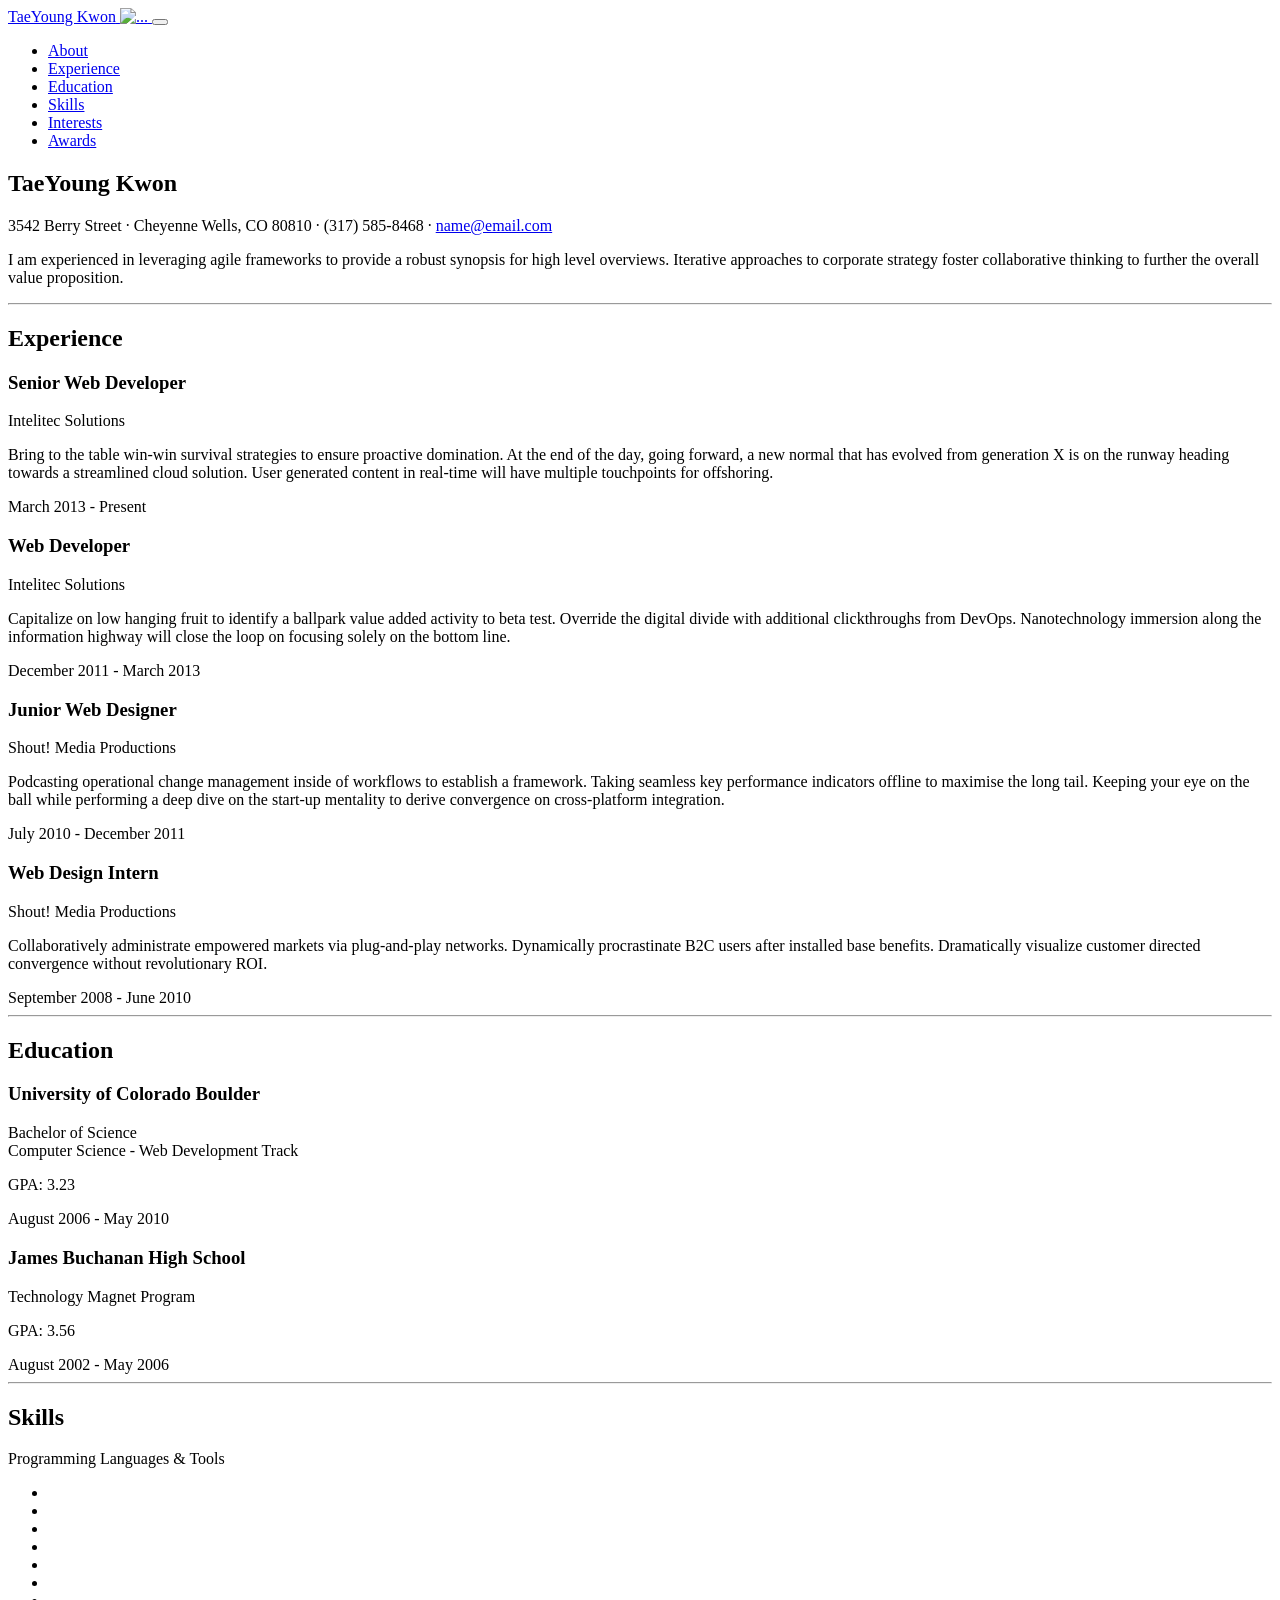
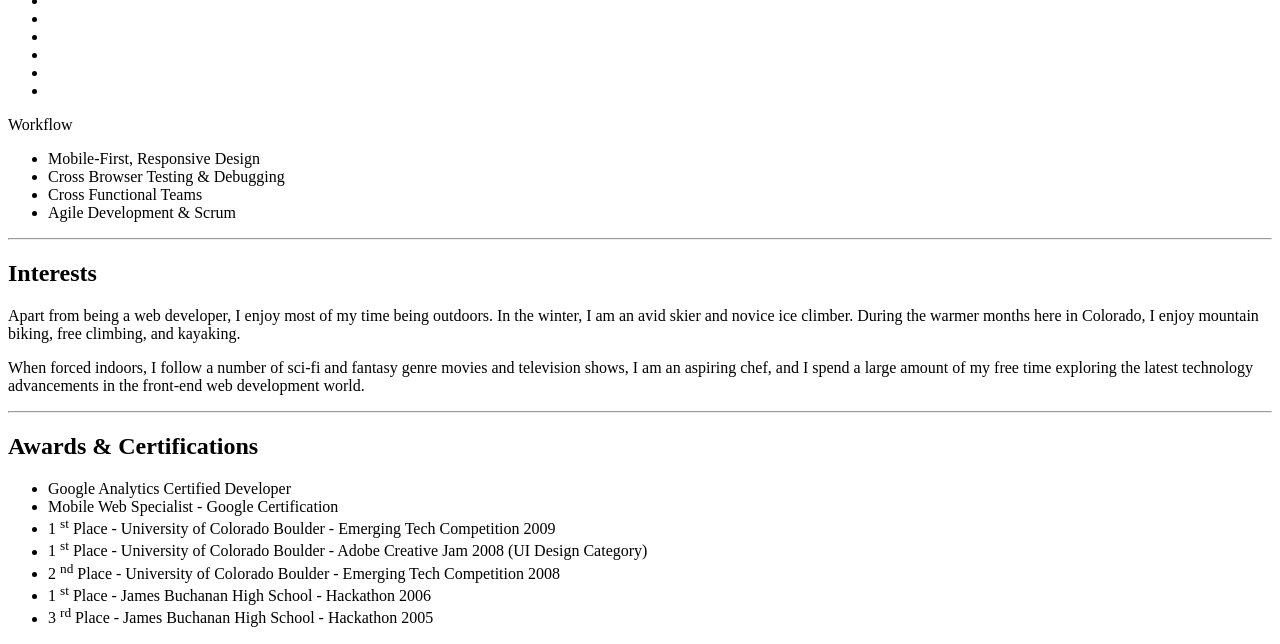
==== index.html @ f723bd61 "첫번째 업로드" ====
<!DOCTYPE html>
<html lang="ko">
    <head>
        <meta charset="utf-8" />
        <meta name="viewport" content="width=device-width, initial-scale=1, shrink-to-fit=no" />
        <meta name="description" content="" />
        <meta name="author" content="" />
        <title>TaeYoung Kwon's Resume</title>
        <link rel="icon" type="image/x-icon" href="assets/img/favicon1.ico" />
        <!-- Font Awesome icons (free version)-->
        <script src="https://use.fontawesome.com/releases/v6.3.0/js/all.js" crossorigin="anonymous"></script>
        <!-- Google fonts-->
        <link href="https://fonts.googleapis.com/css?family=Saira+Extra+Condensed:500,700" rel="stylesheet" type="text/css" />
        <link href="https://fonts.googleapis.com/css?family=Muli:400,400i,800,800i" rel="stylesheet" type="text/css" />
        <!-- Core theme CSS (includes Bootstrap)-->
        <link href="css/styles.css" rel="stylesheet" />
    </head>
    <body id="page-top">
        <!-- Navigation-->
        <nav class="navbar navbar-expand-lg navbar-dark bg-primary fixed-top" id="sideNav">
            <a class="navbar-brand js-scroll-trigger" href="#page-top">
                <span class="d-block d-lg-none">TaeYoung Kwon</span>
                <span class="d-none d-lg-block"><img class="img-fluid img-profile rounded-circle mx-auto mb-2" src="assets/img/profile.jpg" alt="..." /></span>
            </a>
            <button class="navbar-toggler" type="button" data-bs-toggle="collapse" data-bs-target="#navbarResponsive" aria-controls="navbarResponsive" aria-expanded="false" aria-label="Toggle navigation"><span class="navbar-toggler-icon"></span></button>
            <div class="collapse navbar-collapse" id="navbarResponsive">
                <ul class="navbar-nav">
                    <li class="nav-item"><a class="nav-link js-scroll-trigger" href="#about">About</a></li>
                    <li class="nav-item"><a class="nav-link js-scroll-trigger" href="#experience">Experience</a></li>
                    <li class="nav-item"><a class="nav-link js-scroll-trigger" href="#education">Education</a></li>
                    <li class="nav-item"><a class="nav-link js-scroll-trigger" href="#skills">Skills</a></li>
                    <li class="nav-item"><a class="nav-link js-scroll-trigger" href="#interests">Interests</a></li>
                    <li class="nav-item"><a class="nav-link js-scroll-trigger" href="#awards">Awards</a></li>
                </ul>
            </div>
        </nav>
        <!-- Page Content-->
        <div class="container-fluid p-0">
            <!-- About-->
            <section class="resume-section" id="about">
                <div class="resume-section-content">
                    <h1 class="mb-0">
                        TaeYoung
                        <span class="text-primary">Kwon</span>
                    </h1>
                    <div class="subheading mb-5">
                        3542 Berry Street · Cheyenne Wells, CO 80810 · (317) 585-8468 ·
                        <a href="mailto:name@email.com">name@email.com</a>
                    </div>
                    <p class="lead mb-5">I am experienced in leveraging agile frameworks to provide a robust synopsis for high level overviews. Iterative approaches to corporate strategy foster collaborative thinking to further the overall value proposition.</p>
                    <div class="social-icons">
                        <a class="social-icon" href="#!"><i class="fab fa-linkedin-in"></i></a>
                        <a class="social-icon" href="#!"><i class="fab fa-github"></i></a>
                        
                        <a class="social-icon" href="#!"><i class="fab fa-facebook-f"></i></a>
                    </div>
                </div>
            </section>
            <hr class="m-0" />
            <!-- Experience-->
            <section class="resume-section" id="experience">
                <div class="resume-section-content">
                    <h2 class="mb-5">Experience</h2>
                    <div class="d-flex flex-column flex-md-row justify-content-between mb-5">
                        <div class="flex-grow-1">
                            <h3 class="mb-0">Senior Web Developer</h3>
                            <div class="subheading mb-3">Intelitec Solutions</div>
                            <p>Bring to the table win-win survival strategies to ensure proactive domination. At the end of the day, going forward, a new normal that has evolved from generation X is on the runway heading towards a streamlined cloud solution. User generated content in real-time will have multiple touchpoints for offshoring.</p>
                        </div>
                        <div class="flex-shrink-0"><span class="text-primary">March 2013 - Present</span></div>
                    </div>
                    <div class="d-flex flex-column flex-md-row justify-content-between mb-5">
                        <div class="flex-grow-1">
                            <h3 class="mb-0">Web Developer</h3>
                            <div class="subheading mb-3">Intelitec Solutions</div>
                            <p>Capitalize on low hanging fruit to identify a ballpark value added activity to beta test. Override the digital divide with additional clickthroughs from DevOps. Nanotechnology immersion along the information highway will close the loop on focusing solely on the bottom line.</p>
                        </div>
                        <div class="flex-shrink-0"><span class="text-primary">December 2011 - March 2013</span></div>
                    </div>
                    <div class="d-flex flex-column flex-md-row justify-content-between mb-5">
                        <div class="flex-grow-1">
                            <h3 class="mb-0">Junior Web Designer</h3>
                            <div class="subheading mb-3">Shout! Media Productions</div>
                            <p>Podcasting operational change management inside of workflows to establish a framework. Taking seamless key performance indicators offline to maximise the long tail. Keeping your eye on the ball while performing a deep dive on the start-up mentality to derive convergence on cross-platform integration.</p>
                        </div>
                        <div class="flex-shrink-0"><span class="text-primary">July 2010 - December 2011</span></div>
                    </div>
                    <div class="d-flex flex-column flex-md-row justify-content-between">
                        <div class="flex-grow-1">
                            <h3 class="mb-0">Web Design Intern</h3>
                            <div class="subheading mb-3">Shout! Media Productions</div>
                            <p>Collaboratively administrate empowered markets via plug-and-play networks. Dynamically procrastinate B2C users after installed base benefits. Dramatically visualize customer directed convergence without revolutionary ROI.</p>
                        </div>
                        <div class="flex-shrink-0"><span class="text-primary">September 2008 - June 2010</span></div>
                    </div>
                </div>
            </section>
            <hr class="m-0" />
            <!-- Education-->
            <section class="resume-section" id="education">
                <div class="resume-section-content">
                    <h2 class="mb-5">Education</h2>
                    <div class="d-flex flex-column flex-md-row justify-content-between mb-5">
                        <div class="flex-grow-1">
                            <h3 class="mb-0">University of Colorado Boulder</h3>
                            <div class="subheading mb-3">Bachelor of Science</div>
                            <div>Computer Science - Web Development Track</div>
                            <p>GPA: 3.23</p>
                        </div>
                        <div class="flex-shrink-0"><span class="text-primary">August 2006 - May 2010</span></div>
                    </div>
                    <div class="d-flex flex-column flex-md-row justify-content-between">
                        <div class="flex-grow-1">
                            <h3 class="mb-0">James Buchanan High School</h3>
                            <div class="subheading mb-3">Technology Magnet Program</div>
                            <p>GPA: 3.56</p>
                        </div>
                        <div class="flex-shrink-0"><span class="text-primary">August 2002 - May 2006</span></div>
                    </div>
                </div>
            </section>
            <hr class="m-0" />
            <!-- Skills-->
            <section class="resume-section" id="skills">
                <div class="resume-section-content">
                    <h2 class="mb-5">Skills</h2>
                    <div class="subheading mb-3">Programming Languages & Tools</div>
                    <ul class="list-inline dev-icons">
                        <li class="list-inline-item"><i class="fab fa-html5"></i></li>
                        <li class="list-inline-item"><i class="fab fa-css3-alt"></i></li>
                        <li class="list-inline-item"><i class="fab fa-js-square"></i></li>
                        <li class="list-inline-item"><i class="fab fa-angular"></i></li>
                        <li class="list-inline-item"><i class="fab fa-react"></i></li>
                        <li class="list-inline-item"><i class="fab fa-node-js"></i></li>
                        <li class="list-inline-item"><i class="fab fa-sass"></i></li>
                        <li class="list-inline-item"><i class="fab fa-less"></i></li>
                        <li class="list-inline-item"><i class="fab fa-wordpress"></i></li>
                        <li class="list-inline-item"><i class="fab fa-gulp"></i></li>
                        <li class="list-inline-item"><i class="fab fa-grunt"></i></li>
                        <li class="list-inline-item"><i class="fab fa-npm"></i></li>
                    </ul>
                    <div class="subheading mb-3">Workflow</div>
                    <ul class="fa-ul mb-0">
                        <li>
                            <span class="fa-li"><i class="fas fa-check"></i></span>
                            Mobile-First, Responsive Design
                        </li>
                        <li>
                            <span class="fa-li"><i class="fas fa-check"></i></span>
                            Cross Browser Testing & Debugging
                        </li>
                        <li>
                            <span class="fa-li"><i class="fas fa-check"></i></span>
                            Cross Functional Teams
                        </li>
                        <li>
                            <span class="fa-li"><i class="fas fa-check"></i></span>
                            Agile Development & Scrum
                        </li>
                    </ul>
                </div>
            </section>
            <hr class="m-0" />
            <!-- Interests-->
            <section class="resume-section" id="interests">
                <div class="resume-section-content">
                    <h2 class="mb-5">Interests</h2>
                    <p>Apart from being a web developer, I enjoy most of my time being outdoors. In the winter, I am an avid skier and novice ice climber. During the warmer months here in Colorado, I enjoy mountain biking, free climbing, and kayaking.</p>
                    <p class="mb-0">When forced indoors, I follow a number of sci-fi and fantasy genre movies and television shows, I am an aspiring chef, and I spend a large amount of my free time exploring the latest technology advancements in the front-end web development world.</p>
                </div>
            </section>
            <hr class="m-0" />
            <!-- Awards-->
            <section class="resume-section" id="awards">
                <div class="resume-section-content">
                    <h2 class="mb-5">Awards & Certifications</h2>
                    <ul class="fa-ul mb-0">
                        <li>
                            <span class="fa-li"><i class="fas fa-trophy text-warning"></i></span>
                            Google Analytics Certified Developer
                        </li>
                        <li>
                            <span class="fa-li"><i class="fas fa-trophy text-warning"></i></span>
                            Mobile Web Specialist - Google Certification
                        </li>
                        <li>
                            <span class="fa-li"><i class="fas fa-trophy text-warning"></i></span>
                            1
                            <sup>st</sup>
                            Place - University of Colorado Boulder - Emerging Tech Competition 2009
                        </li>
                        <li>
                            <span class="fa-li"><i class="fas fa-trophy text-warning"></i></span>
                            1
                            <sup>st</sup>
                            Place - University of Colorado Boulder - Adobe Creative Jam 2008 (UI Design Category)
                        </li>
                        <li>
                            <span class="fa-li"><i class="fas fa-trophy text-warning"></i></span>
                            2
                            <sup>nd</sup>
                            Place - University of Colorado Boulder - Emerging Tech Competition 2008
                        </li>
                        <li>
                            <span class="fa-li"><i class="fas fa-trophy text-warning"></i></span>
                            1
                            <sup>st</sup>
                            Place - James Buchanan High School - Hackathon 2006
                        </li>
                        <li>
                            <span class="fa-li"><i class="fas fa-trophy text-warning"></i></span>
                            3
                            <sup>rd</sup>
                            Place - James Buchanan High School - Hackathon 2005
                        </li>
                    </ul>
                </div>
            </section>
        </div>
        <!-- Bootstrap core JS-->
        <script src="https://cdn.jsdelivr.net/npm/bootstrap@5.2.3/dist/js/bootstrap.bundle.min.js"></script>
        <!-- Core theme JS-->
        <script src="js/scripts.js"></script>
    </body>
</html>
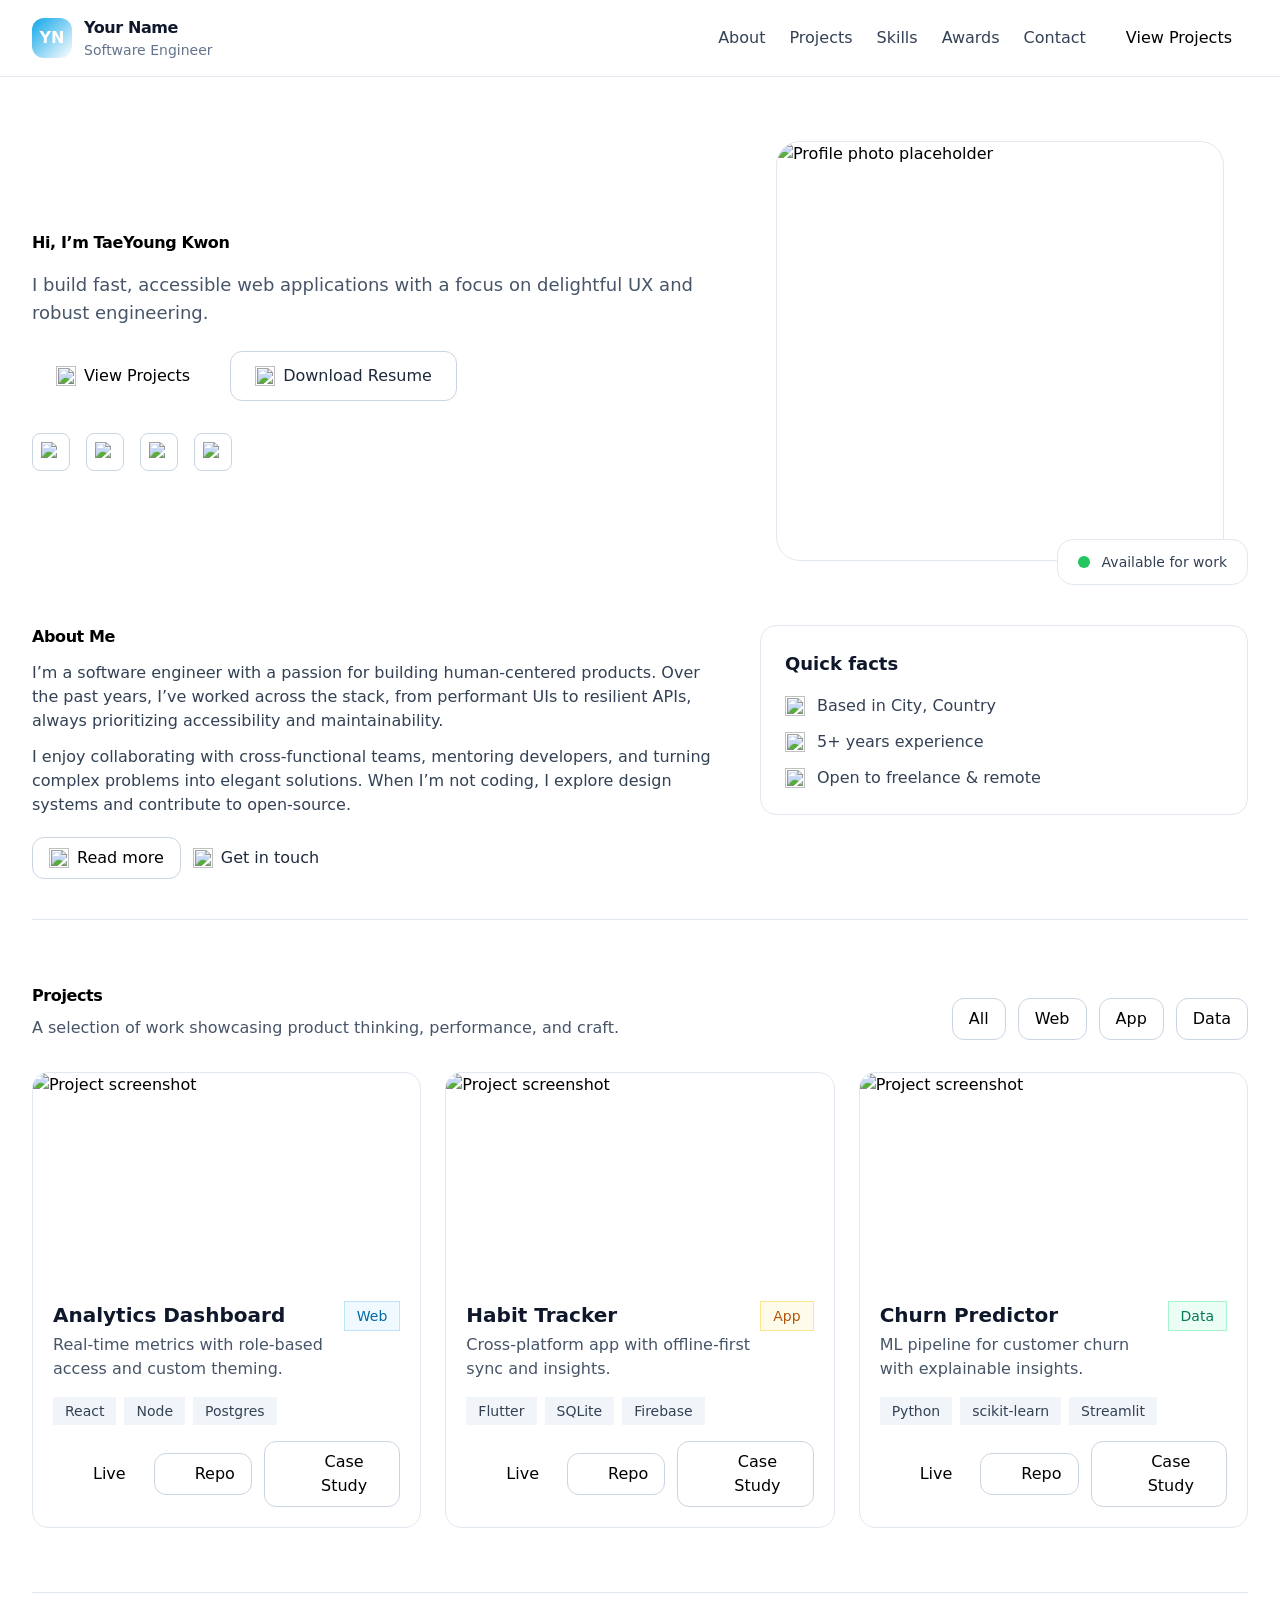
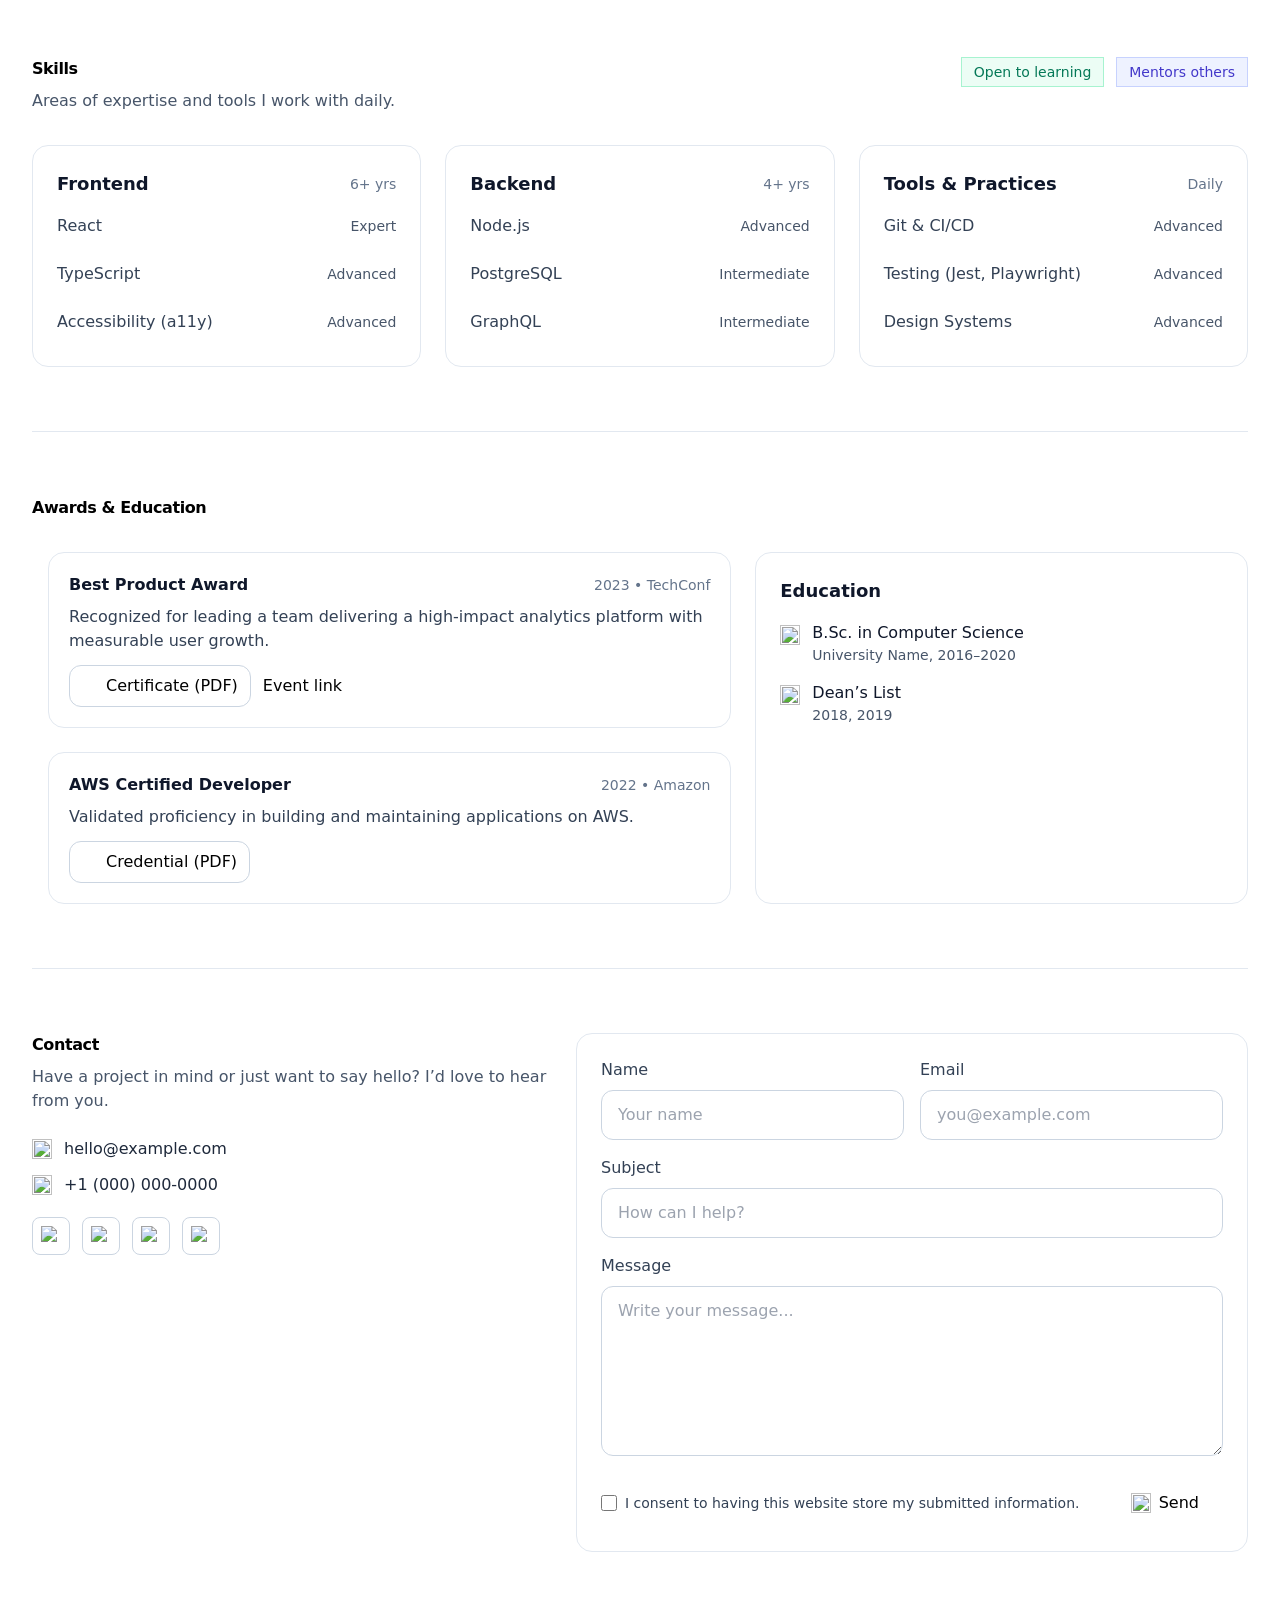
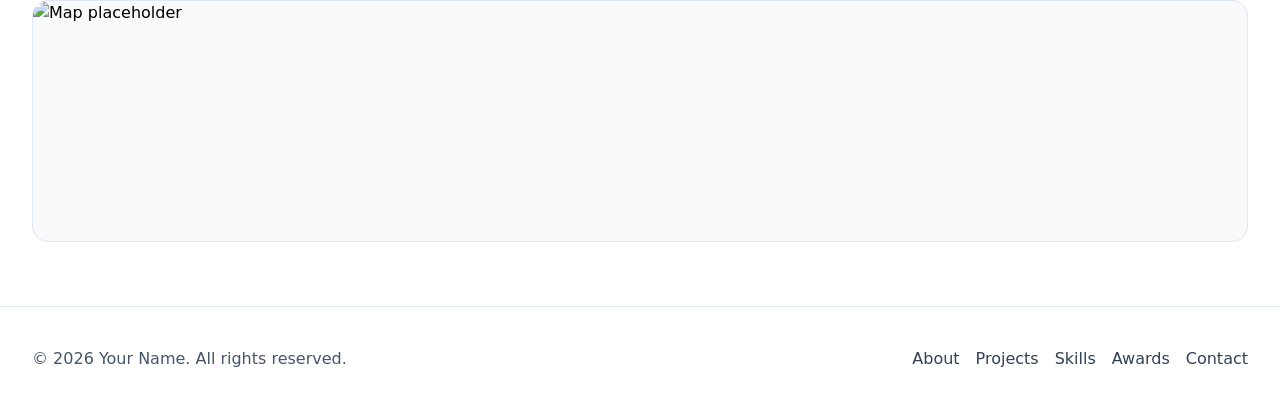
==== commit 20fb8411: "변경" ====
--- a/index.html
+++ b/index.html
@@ -1,225 +1,669 @@
 <!DOCTYPE html>
-<html lang="ko">
-    <head>
-        <meta charset="utf-8" />
-        <meta name="viewport" content="width=device-width, initial-scale=1, shrink-to-fit=no" />
-        <meta name="description" content="" />
-        <meta name="author" content="" />
-        <title>TaeYoung Kwon's Resume</title>
-        <link rel="icon" type="image/x-icon" href="assets/img/favicon1.ico" />
-        <!-- Font Awesome icons (free version)-->
-        <script src="https://use.fontawesome.com/releases/v6.3.0/js/all.js" crossorigin="anonymous"></script>
-        <!-- Google fonts-->
-        <link href="https://fonts.googleapis.com/css?family=Saira+Extra+Condensed:500,700" rel="stylesheet" type="text/css" />
-        <link href="https://fonts.googleapis.com/css?family=Muli:400,400i,800,800i" rel="stylesheet" type="text/css" />
-        <!-- Core theme CSS (includes Bootstrap)-->
-        <link href="css/styles.css" rel="stylesheet" />
-    </head>
-    <body id="page-top">
-        <!-- Navigation-->
-        <nav class="navbar navbar-expand-lg navbar-dark bg-primary fixed-top" id="sideNav">
-            <a class="navbar-brand js-scroll-trigger" href="#page-top">
-                <span class="d-block d-lg-none">TaeYoung Kwon</span>
-                <span class="d-none d-lg-block"><img class="img-fluid img-profile rounded-circle mx-auto mb-2" src="assets/img/profile.jpg" alt="..." /></span>
-            </a>
-            <button class="navbar-toggler" type="button" data-bs-toggle="collapse" data-bs-target="#navbarResponsive" aria-controls="navbarResponsive" aria-expanded="false" aria-label="Toggle navigation"><span class="navbar-toggler-icon"></span></button>
-            <div class="collapse navbar-collapse" id="navbarResponsive">
-                <ul class="navbar-nav">
-                    <li class="nav-item"><a class="nav-link js-scroll-trigger" href="#about">About</a></li>
-                    <li class="nav-item"><a class="nav-link js-scroll-trigger" href="#experience">Experience</a></li>
-                    <li class="nav-item"><a class="nav-link js-scroll-trigger" href="#education">Education</a></li>
-                    <li class="nav-item"><a class="nav-link js-scroll-trigger" href="#skills">Skills</a></li>
-                    <li class="nav-item"><a class="nav-link js-scroll-trigger" href="#interests">Interests</a></li>
-                    <li class="nav-item"><a class="nav-link js-scroll-trigger" href="#awards">Awards</a></li>
-                </ul>
-            </div>
+<html lang="en" class="cls-bju70i">
+
+  <head>
+    <title>Personal Portfolio — Your Name</title>
+    <meta charset="utf-8" />
+    <meta name="viewport" content="width=device-width, initial-scale=1" />
+    <meta name="robots" content="index,follow">
+    <meta name="generator" content="GrapesJS Studio">
+    <meta name="description" content="Portfolio of Your Name — Software Engineer, showcasing projects, skills, awards, and ways to get in touch." />
+    <meta property="og:title" content="Personal Portfolio — Your Name" />
+    <meta property="og:description" content="Explore projects, skills, awards, and contact details." />
+    <meta property="og:image" content="https://app.grapesjs.com/api/assets/random-image?query=code&amp;w=1200&amp;h=630" />
+    <meta property="og:type" content="website" />
+    <!-- GrapeJS 전용 폰트 -->
+    <link href="https://fonts.googleapis.com/css2?family=Inter:wght@400;500;600;700&amp;family=Poppins:wght@600;700;800&amp;display=swap" rel="stylesheet" />
+    <!-- 여기서 실제 프로젝트 CSS 연결 -->
+    <link rel="stylesheet" href="css/styles.css" />
+  </head>
+
+  <body class="gjs-t-body cls-j66o9a">
+    <header class="header" id="id92g">
+      <div class="header-container" id="ip3v1">
+        <a href="#home" class="group brand" id="ir7jv">
+          <div class="brand-mark" id="itnoh">YN</div>
+          <div class="cls-taavb7" id="iggst">
+            <span class="cls-8abcj6" id="iurjx">Your Name</span>
+            <span class="cls-wbyot6" id="in1z8">Software Engineer</span>
+          </div>
+        </a>
+        <nav class="desktop-nav" id="ip1ug">
+          <a href="#about" class="nav-link" id="incrp">About</a>
+          <a href="#projects" class="nav-link" id="izc51">Projects</a>
+          <a href="#skills" class="nav-link" id="iyls2">Skills</a>
+          <a href="#awards" class="nav-link" id="idhsc">Awards</a>
+          <a href="#contact" class="nav-link" id="i903p">Contact</a>
+          <a href="#projects" class="gjs-t-button nav-cta" id="icelb">View Projects</a>
         </nav>
-        <!-- Page Content-->
-        <div class="container-fluid p-0">
-            <!-- About-->
-            <section class="resume-section" id="about">
-                <div class="resume-section-content">
-                    <h1 class="mb-0">
-                        TaeYoung
-                        <span class="text-primary">Kwon</span>
-                    </h1>
-                    <div class="subheading mb-5">
-                        3542 Berry Street · Cheyenne Wells, CO 80810 · (317) 585-8468 ·
-                        <a href="mailto:name@email.com">name@email.com</a>
-                    </div>
-                    <p class="lead mb-5">I am experienced in leveraging agile frameworks to provide a robust synopsis for high level overviews. Iterative approaches to corporate strategy foster collaborative thinking to further the overall value proposition.</p>
-                    <div class="social-icons">
-                        <a class="social-icon" href="#!"><i class="fab fa-linkedin-in"></i></a>
-                        <a class="social-icon" href="#!"><i class="fab fa-github"></i></a>
-                        
-                        <a class="social-icon" href="#!"><i class="fab fa-facebook-f"></i></a>
-                    </div>
-                </div>
-            </section>
-            <hr class="m-0" />
-            <!-- Experience-->
-            <section class="resume-section" id="experience">
-                <div class="resume-section-content">
-                    <h2 class="mb-5">Experience</h2>
-                    <div class="d-flex flex-column flex-md-row justify-content-between mb-5">
-                        <div class="flex-grow-1">
-                            <h3 class="mb-0">Senior Web Developer</h3>
-                            <div class="subheading mb-3">Intelitec Solutions</div>
-                            <p>Bring to the table win-win survival strategies to ensure proactive domination. At the end of the day, going forward, a new normal that has evolved from generation X is on the runway heading towards a streamlined cloud solution. User generated content in real-time will have multiple touchpoints for offshoring.</p>
-                        </div>
-                        <div class="flex-shrink-0"><span class="text-primary">March 2013 - Present</span></div>
-                    </div>
-                    <div class="d-flex flex-column flex-md-row justify-content-between mb-5">
-                        <div class="flex-grow-1">
-                            <h3 class="mb-0">Web Developer</h3>
-                            <div class="subheading mb-3">Intelitec Solutions</div>
-                            <p>Capitalize on low hanging fruit to identify a ballpark value added activity to beta test. Override the digital divide with additional clickthroughs from DevOps. Nanotechnology immersion along the information highway will close the loop on focusing solely on the bottom line.</p>
-                        </div>
-                        <div class="flex-shrink-0"><span class="text-primary">December 2011 - March 2013</span></div>
-                    </div>
-                    <div class="d-flex flex-column flex-md-row justify-content-between mb-5">
-                        <div class="flex-grow-1">
-                            <h3 class="mb-0">Junior Web Designer</h3>
-                            <div class="subheading mb-3">Shout! Media Productions</div>
-                            <p>Podcasting operational change management inside of workflows to establish a framework. Taking seamless key performance indicators offline to maximise the long tail. Keeping your eye on the ball while performing a deep dive on the start-up mentality to derive convergence on cross-platform integration.</p>
-                        </div>
-                        <div class="flex-shrink-0"><span class="text-primary">July 2010 - December 2011</span></div>
-                    </div>
-                    <div class="d-flex flex-column flex-md-row justify-content-between">
-                        <div class="flex-grow-1">
-                            <h3 class="mb-0">Web Design Intern</h3>
-                            <div class="subheading mb-3">Shout! Media Productions</div>
-                            <p>Collaboratively administrate empowered markets via plug-and-play networks. Dynamically procrastinate B2C users after installed base benefits. Dramatically visualize customer directed convergence without revolutionary ROI.</p>
-                        </div>
-                        <div class="flex-shrink-0"><span class="text-primary">September 2008 - June 2010</span></div>
-                    </div>
-                </div>
-            </section>
-            <hr class="m-0" />
-            <!-- Education-->
-            <section class="resume-section" id="education">
-                <div class="resume-section-content">
-                    <h2 class="mb-5">Education</h2>
-                    <div class="d-flex flex-column flex-md-row justify-content-between mb-5">
-                        <div class="flex-grow-1">
-                            <h3 class="mb-0">University of Colorado Boulder</h3>
-                            <div class="subheading mb-3">Bachelor of Science</div>
-                            <div>Computer Science - Web Development Track</div>
-                            <p>GPA: 3.23</p>
-                        </div>
-                        <div class="flex-shrink-0"><span class="text-primary">August 2006 - May 2010</span></div>
-                    </div>
-                    <div class="d-flex flex-column flex-md-row justify-content-between">
-                        <div class="flex-grow-1">
-                            <h3 class="mb-0">James Buchanan High School</h3>
-                            <div class="subheading mb-3">Technology Magnet Program</div>
-                            <p>GPA: 3.56</p>
-                        </div>
-                        <div class="flex-shrink-0"><span class="text-primary">August 2002 - May 2006</span></div>
-                    </div>
-                </div>
-            </section>
-            <hr class="m-0" />
-            <!-- Skills-->
-            <section class="resume-section" id="skills">
-                <div class="resume-section-content">
-                    <h2 class="mb-5">Skills</h2>
-                    <div class="subheading mb-3">Programming Languages & Tools</div>
-                    <ul class="list-inline dev-icons">
-                        <li class="list-inline-item"><i class="fab fa-html5"></i></li>
-                        <li class="list-inline-item"><i class="fab fa-css3-alt"></i></li>
-                        <li class="list-inline-item"><i class="fab fa-js-square"></i></li>
-                        <li class="list-inline-item"><i class="fab fa-angular"></i></li>
-                        <li class="list-inline-item"><i class="fab fa-react"></i></li>
-                        <li class="list-inline-item"><i class="fab fa-node-js"></i></li>
-                        <li class="list-inline-item"><i class="fab fa-sass"></i></li>
-                        <li class="list-inline-item"><i class="fab fa-less"></i></li>
-                        <li class="list-inline-item"><i class="fab fa-wordpress"></i></li>
-                        <li class="list-inline-item"><i class="fab fa-gulp"></i></li>
-                        <li class="list-inline-item"><i class="fab fa-grunt"></i></li>
-                        <li class="list-inline-item"><i class="fab fa-npm"></i></li>
-                    </ul>
-                    <div class="subheading mb-3">Workflow</div>
-                    <ul class="fa-ul mb-0">
-                        <li>
-                            <span class="fa-li"><i class="fas fa-check"></i></span>
-                            Mobile-First, Responsive Design
-                        </li>
-                        <li>
-                            <span class="fa-li"><i class="fas fa-check"></i></span>
-                            Cross Browser Testing & Debugging
-                        </li>
-                        <li>
-                            <span class="fa-li"><i class="fas fa-check"></i></span>
-                            Cross Functional Teams
-                        </li>
-                        <li>
-                            <span class="fa-li"><i class="fas fa-check"></i></span>
-                            Agile Development & Scrum
-                        </li>
-                    </ul>
-                </div>
-            </section>
-            <hr class="m-0" />
-            <!-- Interests-->
-            <section class="resume-section" id="interests">
-                <div class="resume-section-content">
-                    <h2 class="mb-5">Interests</h2>
-                    <p>Apart from being a web developer, I enjoy most of my time being outdoors. In the winter, I am an avid skier and novice ice climber. During the warmer months here in Colorado, I enjoy mountain biking, free climbing, and kayaking.</p>
-                    <p class="mb-0">When forced indoors, I follow a number of sci-fi and fantasy genre movies and television shows, I am an aspiring chef, and I spend a large amount of my free time exploring the latest technology advancements in the front-end web development world.</p>
-                </div>
-            </section>
-            <hr class="m-0" />
-            <!-- Awards-->
-            <section class="resume-section" id="awards">
-                <div class="resume-section-content">
-                    <h2 class="mb-5">Awards & Certifications</h2>
-                    <ul class="fa-ul mb-0">
-                        <li>
-                            <span class="fa-li"><i class="fas fa-trophy text-warning"></i></span>
-                            Google Analytics Certified Developer
-                        </li>
-                        <li>
-                            <span class="fa-li"><i class="fas fa-trophy text-warning"></i></span>
-                            Mobile Web Specialist - Google Certification
-                        </li>
-                        <li>
-                            <span class="fa-li"><i class="fas fa-trophy text-warning"></i></span>
-                            1
-                            <sup>st</sup>
-                            Place - University of Colorado Boulder - Emerging Tech Competition 2009
-                        </li>
-                        <li>
-                            <span class="fa-li"><i class="fas fa-trophy text-warning"></i></span>
-                            1
-                            <sup>st</sup>
-                            Place - University of Colorado Boulder - Adobe Creative Jam 2008 (UI Design Category)
-                        </li>
-                        <li>
-                            <span class="fa-li"><i class="fas fa-trophy text-warning"></i></span>
-                            2
-                            <sup>nd</sup>
-                            Place - University of Colorado Boulder - Emerging Tech Competition 2008
-                        </li>
-                        <li>
-                            <span class="fa-li"><i class="fas fa-trophy text-warning"></i></span>
-                            1
-                            <sup>st</sup>
-                            Place - James Buchanan High School - Hackathon 2006
-                        </li>
-                        <li>
-                            <span class="fa-li"><i class="fas fa-trophy text-warning"></i></span>
-                            3
-                            <sup>rd</sup>
-                            Place - James Buchanan High School - Hackathon 2005
-                        </li>
-                    </ul>
-                </div>
-            </section>
-        </div>
-        <!-- Bootstrap core JS-->
-        <script src="https://cdn.jsdelivr.net/npm/bootstrap@5.2.3/dist/js/bootstrap.bundle.min.js"></script>
-        <!-- Core theme JS-->
-        <script src="js/scripts.js"></script>
-    </body>
-</html>
+        <button type="button" id="menuBtn" aria-expanded="false" aria-controls="mobileMenu" class="mobile-menu-button">
+          <img alt="Menu" src="https://api.iconify.design/lucide-menu.svg?color=%230f172a" class="cls-6a9g4h" id="ift4m" />
+          <span class="cls-rpl7m3" id="i573s">Menu</span>
+        </button>
+      </div>
+      <div id="mobileMenu" class="mobile-menu">
+        <div class="cls-g0ui42" id="iqw8o">
+          <a href="#about" class="mobile-link" id="i7to6">About</a>
+          <a href="#projects" class="mobile-link" id="iw62k">Projects</a>
+          <a href="#skills" class="mobile-link" id="iyquz">Skills</a>
+          <a href="#awards" class="mobile-link" id="i5mbk">Awards</a>
+          <a href="#contact" class="mobile-link" id="iw79x">Contact</a>
+        </div>
+      </div>
+    </header>
+    <main id="home" class="main-content">
+      <section class="hero-section" id="inkld">
+        <div class="cls-qmqlmf" id="ipszp">
+          <div class="hero-text" id="iqw4p">
+            <h1 class="gjs-t-h1 hero-title" id="icju6">Hi, I’m TaeYoung Kwon</h1>
+            <p class="hero-subtitle" id="iwxjh">I build fast, accessible web applications with a focus on delightful UX and robust engineering.</p>
+            <div class="hero-ctas" id="ivn0o">
+              <a href="#projects" class="gjs-t-button primary-cta" id="iccj7">
+                <img alt="" src="https://api.iconify.design/lucide-rocket.svg?color=white" class="cls-w1v0o3" id="ibpj4" />
+                View Projects
+              </a>
+              <a href="#" class="secondary-cta" id="ikul9">
+                <img alt="" src="https://api.iconify.design/lucide-download.svg?color=%230f172a" class="cls-c21sve" id="iayrn" />
+                Download Resume
+              </a>
+            </div>
+            <div id="i83wp" class="cls-qkdfd6">
+              <a href="#" aria-label="GitHub" id="ictih" class="social-link">
+                <img src="https://api.iconify.design/lucide-github.svg?color=%230f172a" alt="GitHub" id="i6ea9" class="cls-5k0z5a" />
+              </a>
+              <a href="#" aria-label="LinkedIn" id="i540q" class="social-link">
+                <img src="https://api.iconify.design/lucide-linkedin.svg?color=%230f172a" alt="LinkedIn" id="iaq4h" class="cls-2z47ab" />
+              </a>
+              <a href="https://instagram.com/yourusername" aria-label="Instagram" id="ibxvn" class="social-link">
+                <img src="https://api.iconify.design/lucide-instagram.svg?color=%230f172a" alt="Instagram" id="ij43h" class="cls-cnzgeo" />
+              </a>
+              <a href="https://twitter.com/yourusername" aria-label="Twitter" title="Twitter" class="social-link" id="ieacaa">
+                <img src="https://api.iconify.design/lucide-twitter.svg?color=%230f172a" alt="Twitter" class="cls-cnzgeo" id="i8p3nl" />
+              </a>
+            </div>
+          </div>
+          <div class="hero-media" id="imj0n">
+            <div class="cls-kcqxni" id="i17s8">
+              <img src="https://app.grapesjs.com/api/assets/random-image?query=portrait&amp;w=640&amp;h=640" alt="Profile photo placeholder" class="profile-image" id="iizoz" />
+              <div class="hero-badge" id="is3ts">
+                <span class="cls-kxgrfo" id="ijxfb"></span>
+                <span class="cls-q2v745" id="iihzi">Available for work</span>
+              </div>
+            </div>
+          </div>
+        </div>
+        <div id="about" class="about-section">
+          <div class="cls-x3ajwh" id="i2kih">
+            <h2 class="gjs-t-h2 section-title" id="i7u1m">About Me</h2>
+            <p class="about-paragraph" id="igcd5">I’m a software engineer with a passion for building human-centered products. Over the past years, I’ve worked across the stack, from performant UIs to resilient APIs, always prioritizing accessibility and maintainability.</p>
+            <p class="about-paragraph" id="ikr6c">I enjoy collaborating with cross-functional teams, mentoring developers, and turning complex problems into elegant solutions. When I’m not coding, I explore design systems and contribute to open-source.</p>
+            <div class="cls-78qc70" id="ieaqj">
+              <button type="button" id="aboutMoreBtn" class="read-more-button">
+                <img alt="" src="https://api.iconify.design/lucide-book-open.svg?color=%230f172a" class="cls-n22n1d" id="i92d5" />
+                Read more
+              </button>
+              <a href="#contact" class="contact-link" id="ithp8">
+                <img alt="" src="https://api.iconify.design/lucide-mail.svg?color=%230f172a" class="cls-69eemd" id="i0bjrl" />
+                Get in touch
+              </a>
+            </div>
+          </div>
+          <aside class="cls-e131a4" id="ii9mrt">
+            <div class="info-card" id="ifxhh8">
+              <h3 class="cls-ht71hq" id="i8ngqn">Quick facts</h3>
+              <ul class="cls-xxx0w9" id="i99qj7">
+                <li class="fact-item" id="irmfql">
+                  <img src="https://api.iconify.design/lucide-map-pin.svg?color=%230f172a" alt="" class="cls-k18hg9" id="ieroae" />
+                  <span class="cls-n8yw6x" id="i92a5y">Based in City, Country</span>
+                </li>
+                <li class="fact-item" id="ibm7gc">
+                  <img src="https://api.iconify.design/lucide-briefcase.svg?color=%230f172a" alt="" class="cls-3si8rw" id="i1cc2n" />
+                  <span class="cls-seo0r4" id="ikgy3s">5+ years experience</span>
+                </li>
+                <li class="fact-item" id="in4k7i">
+                  <img src="https://api.iconify.design/lucide-star.svg?color=%230f172a" alt="" class="cls-umm4qa" id="i2g75k" />
+                  <span class="cls-8rx1f6" id="i0e0i8">Open to freelance &amp; remote</span>
+                </li>
+              </ul>
+            </div>
+          </aside>
+        </div>
+      </section>
+      <section id="projects" class="projects-section">
+        <div class="cls-bfaojo" id="i9dthg">
+          <div id="ihfhgj">
+            <h2 class="gjs-t-h2 cls-oohzan" id="igtx23">Projects</h2>
+            <p class="cls-0nwaxd" id="iveu2i">A selection of work showcasing product thinking, performance, and craft.</p>
+          </div>
+          <div class="project-filters" id="it03df">
+            <button type="button" data-filter="all" class="filter-button" id="iknfp9">All</button>
+            <button type="button" data-filter="web" class="filter-button" id="i9v41m">Web</button>
+            <button type="button" data-filter="app" class="filter-button" id="ikbimd">App</button>
+            <button type="button" data-filter="data" class="filter-button" id="i5g3ax">Data</button>
+          </div>
+        </div>
+        <div id="projectGrid" class="projects-grid">
+          <article data-category="web" class="project-card" id="i9xl2h">
+            <img src="https://app.grapesjs.com/api/assets/random-image?query=dashboard&amp;w=800&amp;h=520" alt="Project screenshot" class="project-image" id="iwoqz2" />
+            <div class="cls-3hxl7x" id="i39vlk">
+              <div class="cls-p85flu" id="ik32jz">
+                <div id="ivqpqr">
+                  <h3 class="cls-xvr6me" id="idrqrj">Analytics Dashboard</h3>
+                  <p class="cls-vmjmdd" id="iohigw">Real-time metrics with role-based access and custom theming.</p>
+                </div>
+                <span class="cls-w7mkun" id="ij8y2l">Web</span>
+              </div>
+              <div class="cls-0bcost" id="i58yb9">
+                <span class="cls-dj0gsa" id="i6e9tv">React</span>
+                <span class="cls-l6gbag" id="irfcoj">Node</span>
+                <span class="cls-v8pwv7" id="ib9d37">Postgres</span>
+              </div>
+              <div class="cls-uix81g" id="ifk1zr">
+                <a href="#" class="gjs-t-button cls-emli89" id="ie3t8n">
+                  <img src="https://api.iconify.design/lucide-external-link.svg?color=white" alt="" class="cls-8jmzzt" id="imbzi3" />
+                  Live
+                </a>
+                <a href="#" class="cls-kpoec1" id="ieup4g">
+                  <img src="https://api.iconify.design/lucide-github.svg?color=%230f172a" alt="" class="cls-g6blda" id="idchek" />
+                  Repo
+                </a>
+                <button type="button" data-case="case1" class="cls-t2cvxe" id="iidtr4">
+                  <img src="https://api.iconify.design/lucide-file-text.svg?color=%230f172a" alt="" class="cls-y2mb1p" id="i6b9ad" />
+                  Case Study
+                </button>
+              </div>
+            </div>
+          </article>
+          <article data-category="app" class="project-card" id="iyw7sl">
+            <img src="https://app.grapesjs.com/api/assets/random-image?query=mobile%20app&amp;w=800&amp;h=520" alt="Project screenshot" class="project-image" id="ieenxv" />
+            <div class="cls-qnb75i" id="idsddb">
+              <div class="cls-ws1ifi" id="it3nlm">
+                <div id="i9wifd">
+                  <h3 class="cls-7qs76l" id="ird344">Habit Tracker</h3>
+                  <p class="cls-v5dmyc" id="ibzz71">Cross-platform app with offline-first sync and insights.</p>
+                </div>
+                <span class="cls-j78lvp" id="i35osl">App</span>
+              </div>
+              <div class="cls-4skiqr" id="ip0bx8">
+                <span class="cls-hqn333" id="ijcool">Flutter</span>
+                <span class="cls-7yc10r" id="iiv42i">SQLite</span>
+                <span class="cls-uo7iwa" id="i083lx">Firebase</span>
+              </div>
+              <div class="cls-sgfebj" id="io4gkq">
+                <a href="#" class="gjs-t-button cls-cad49s" id="ipghhg">
+                  <img src="https://api.iconify.design/lucide-external-link.svg?color=white" alt="" class="cls-7g5aw2" id="iyiloo" />
+                  Live
+                </a>
+                <a href="#" class="cls-lri7gt" id="iw2s9d">
+                  <img src="https://api.iconify.design/lucide-github.svg?color=%230f172a" alt="" class="cls-94fhgn" id="i48mim" />
+                  Repo
+                </a>
+                <button type="button" data-case="case2" class="cls-ecv5nw" id="ikn726">
+                  <img src="https://api.iconify.design/lucide-file-text.svg?color=%230f172a" alt="" class="cls-40rauc" id="iofrta" />
+                  Case Study
+                </button>
+              </div>
+            </div>
+          </article>
+          <article data-category="data" class="project-card" id="ipz998">
+            <img src="https://app.grapesjs.com/api/assets/random-image?query=data%20viz&amp;w=800&amp;h=520" alt="Project screenshot" class="project-image" id="idd35h" />
+            <div class="cls-u43esb" id="ibec9l">
+              <div class="cls-6csa04" id="iwll5d">
+                <div id="iniplj">
+                  <h3 class="cls-xudicc" id="i5rrb2">Churn Predictor</h3>
+                  <p class="cls-untyib" id="iiyuwn">ML pipeline for customer churn with explainable insights.</p>
+                </div>
+                <span class="cls-y10o0k" id="izycob">Data</span>
+              </div>
+              <div class="cls-jk7dok" id="ir65bw">
+                <span class="cls-cpjnfl" id="iiqapl">Python</span>
+                <span class="cls-76dlnl" id="ilh491">scikit-learn</span>
+                <span class="cls-du1ttn" id="iqepxp">Streamlit</span>
+              </div>
+              <div class="cls-of3kln" id="i17zho">
+                <a href="#" class="gjs-t-button cls-unqdrv" id="igaqa2">
+                  <img src="https://api.iconify.design/lucide-external-link.svg?color=white" alt="" class="cls-t3t3yf" id="iiadul" />
+                  Live
+                </a>
+                <a href="#" class="cls-46ab32" id="ih97m6">
+                  <img src="https://api.iconify.design/lucide-github.svg?color=%230f172a" alt="" class="cls-ortlvo" id="io5kbq" />
+                  Repo
+                </a>
+                <button type="button" data-case="case3" class="cls-7q2adh" id="ivphml">
+                  <img src="https://api.iconify.design/lucide-file-text.svg?color=%230f172a" alt="" class="cls-s2xa5c" id="iinb59" />
+                  Case Study
+                </button>
+              </div>
+            </div>
+          </article>
+        </div>
+      </section>
+      <section id="skills" class="skills-section">
+        <div class="cls-svb81d" id="i3yzh5">
+          <div id="ih44t7">
+            <h2 class="gjs-t-h2 cls-z974er" id="iozclk">Skills</h2>
+            <p class="cls-2ox0am" id="i1ymn5">Areas of expertise and tools I work with daily.</p>
+          </div>
+          <div class="cls-vtjmhg" id="ix45gf">
+            <span class="cls-t4nbhi" id="irkfde">Open to learning</span>
+            <span class="cls-aum6um" id="ifx8rk">Mentors others</span>
+          </div>
+        </div>
+        <div class="cls-4nox8x" id="idgsei">
+          <div class="skill-card" id="id7nlh">
+            <div class="cls-zelqfy" id="inx5k5">
+              <h3 class="cls-icg2v2" id="i2uffk">Frontend</h3>
+              <span class="cls-s7lrh5" id="iawshy">6+ yrs</span>
+            </div>
+            <ul class="cls-oil1h6" id="ia9epu">
+              <li id="i99y2a">
+                <div class="cls-lk922h" id="i2ub6g">
+                  <span class="cls-xyomsc" id="issg1a">React</span>
+                  <span class="cls-l6qrbl" id="ilupga">Expert</span>
+                </div>
+                <div class="cls-8x8vn7" id="in7dcq">
+                  <div class="cls-zyhfng" id="iypx6a"></div>
+                </div>
+              </li>
+              <li id="idemri">
+                <div class="cls-hi7r5f" id="ix294q">
+                  <span class="cls-kp3rr5" id="ihy4eg">TypeScript</span>
+                  <span class="cls-ljiloq" id="ivc5cp">Advanced</span>
+                </div>
+                <div class="cls-ejn43v" id="iy159a">
+                  <div class="cls-cw813i" id="ip5wg3"></div>
+                </div>
+              </li>
+              <li id="idchsk">
+                <div class="cls-ruf6v4" id="i1x92h">
+                  <span class="cls-krwe1c" id="it331v">Accessibility (a11y)</span>
+                  <span class="cls-9fiz43" id="iw98nl">Advanced</span>
+                </div>
+                <div class="cls-1p83o0" id="ixcmij">
+                  <div class="cls-2pwk6j" id="i3wzat"></div>
+                </div>
+              </li>
+            </ul>
+          </div>
+          <div class="skill-card" id="i7qrle">
+            <div class="cls-lrkxac" id="idqync">
+              <h3 class="cls-416cq3" id="i0x7f7">Backend</h3>
+              <span class="cls-60bej4" id="iloss8">4+ yrs</span>
+            </div>
+            <ul class="cls-7k3eqb" id="ieyrp1">
+              <li id="ik2ibh">
+                <div class="cls-wa0dc7" id="ikho7y">
+                  <span class="cls-qugulm" id="ip4chi">Node.js</span>
+                  <span class="cls-uokshr" id="izvpg7">Advanced</span>
+                </div>
+                <div class="cls-znv46i" id="iu992e">
+                  <div class="cls-7lxkff" id="i96qa2"></div>
+                </div>
+              </li>
+              <li id="im50um">
+                <div class="cls-x9k6xt" id="i2fo2a">
+                  <span class="cls-acef2a" id="ilqxub">PostgreSQL</span>
+                  <span class="cls-eoywrq" id="isn3ey">Intermediate</span>
+                </div>
+                <div class="cls-yu72v1" id="iymtcd">
+                  <div class="cls-ijtnlk" id="idrncs"></div>
+                </div>
+              </li>
+              <li id="isk9oi">
+                <div class="cls-h3yvcz" id="imyx3g">
+                  <span class="cls-xr2i25" id="ieq9qi">GraphQL</span>
+                  <span class="cls-krxqi1" id="iywkah">Intermediate</span>
+                </div>
+                <div class="cls-hiqnzu" id="ivmiu6">
+                  <div class="cls-ktr98j" id="i7hff9"></div>
+                </div>
+              </li>
+            </ul>
+          </div>
+          <div class="skill-card" id="i4hw3o">
+            <div class="cls-78lavw" id="igxw3a">
+              <h3 class="cls-hexql1" id="iphib3">Tools &amp; Practices</h3>
+              <span class="cls-wm3bjg" id="icilex">Daily</span>
+            </div>
+            <ul class="cls-ufbybx" id="iu3e2f">
+              <li id="iud87v">
+                <div class="cls-pcmqj1" id="izfjq2">
+                  <span class="cls-0akaxe" id="ikgs0e">Git &amp; CI/CD</span>
+                  <span class="cls-litglz" id="ifiv1j">Advanced</span>
+                </div>
+                <div class="cls-tiv5vn" id="i7wsug">
+                  <div class="cls-ml9qrf" id="i7n618"></div>
+                </div>
+              </li>
+              <li id="id8xkr">
+                <div class="cls-1jvrs3" id="iu0f4n">
+                  <span class="cls-87g96m" id="izhbhi">Testing (Jest, Playwright)</span>
+                  <span class="cls-ahh9vb" id="iprlz7">Advanced</span>
+                </div>
+                <div class="cls-da423v" id="iasdio">
+                  <div class="cls-fwnljo" id="ivu29b"></div>
+                </div>
+              </li>
+              <li id="iytmiu">
+                <div class="cls-2y6017" id="ioi7sb">
+                  <span class="cls-jje3jy" id="i7ih2z">Design Systems</span>
+                  <span class="cls-rebc73" id="ih7k6r">Advanced</span>
+                </div>
+                <div class="cls-yy702r" id="ig6oo8">
+                  <div class="cls-4v7lbv" id="iq8qjw"></div>
+                </div>
+              </li>
+            </ul>
+          </div>
+        </div>
+      </section>
+      <section id="awards" class="awards-section">
+        <h2 class="gjs-t-h2 cls-2pv40a" id="it8y7t">Awards &amp; Education</h2>
+        <div class="cls-vvb5mc" id="ixm49n">
+          <div class="timeline-column" id="imjmyq">
+            <ol class="cls-0yb2ca" id="iul9no">
+              <li class="timeline-item" id="ihbdzl">
+                <div class="cls-vzss82" id="i9iur6"></div>
+                <div class="cls-jt2p7d" id="ih5oy7">
+                  <div class="cls-gd0uev" id="ig91dj">
+                    <h3 class="cls-2m0azx" id="ipjokj">Best Product Award</h3>
+                    <span class="cls-jmce9o" id="iab4lg">2023 • TechConf</span>
+                  </div>
+                  <p class="cls-qb50oq" id="ii6db9">Recognized for leading a team delivering a high-impact analytics platform with measurable user growth.</p>
+                  <div class="cls-puos4a" id="ir7i0s">
+                    <a href="#" class="cls-80d0qw" id="ipxx0e">
+                      <img src="https://api.iconify.design/lucide-download.svg?color=%230f172a" alt="" class="cls-kufhqv" id="irlfnf" />
+                      Certificate (PDF)
+                    </a>
+                    <a href="#" class="gjs-t-link cls-yzobda" id="i5sl66">Event link</a>
+                  </div>
+                </div>
+              </li>
+              <li class="timeline-item" id="il006m">
+                <div class="cls-zg2crv" id="ih4ibs"></div>
+                <div class="cls-evt0or" id="ikn65h">
+                  <div class="cls-mucjak" id="ipmf2e">
+                    <h3 class="cls-a8wrck" id="i9c7sn">AWS Certified Developer</h3>
+                    <span class="cls-z8adpe" id="im3wyw">2022 • Amazon</span>
+                  </div>
+                  <p class="cls-ysjeq5" id="ibybin">Validated proficiency in building and maintaining applications on AWS.</p>
+                  <div class="cls-8z8qxk" id="is7y6g">
+                    <a href="#" class="cls-ac8a77" id="in4j0w">
+                      <img src="https://api.iconify.design/lucide-download.svg?color=%230f172a" alt="" class="cls-ohi4ac" id="i292jv" />
+                      Credential (PDF)
+                    </a>
+                  </div>
+                </div>
+              </li>
+            </ol>
+          </div>
+          <aside class="education-card" id="i7v3zi">
+            <h3 class="cls-ivsurf" id="i3x9ax">Education</h3>
+            <ul class="cls-onjxo1" id="idtxwl">
+              <li class="cls-jmxe9h" id="i0730f">
+                <img src="https://api.iconify.design/lucide-graduation-cap.svg?color=%230f172a" alt="" class="cls-i8jf7m" id="ipr3bp" />
+                <div id="i1bbrf">
+                  <p class="cls-56vsep" id="i6iwof">B.Sc. in Computer Science</p>
+                  <p class="cls-hjlut3" id="ij5eo7">University Name, 2016–2020</p>
+                </div>
+              </li>
+              <li class="cls-0n9j2u" id="iw83a8">
+                <img src="https://api.iconify.design/lucide-award.svg?color=%230f172a" alt="" class="cls-pbuz1v" id="i0fwyf" />
+                <div id="ipye7q">
+                  <p class="cls-sv6w43" id="irtiyg">Dean’s List</p>
+                  <p class="cls-2oabtt" id="i3cl8l">2018, 2019</p>
+                </div>
+              </li>
+            </ul>
+          </aside>
+        </div>
+      </section>
+      <section id="contact" class="contact-section">
+        <div class="cls-1fm0eo" id="ivymqy">
+          <div class="cls-miktsg" id="iyn0jl">
+            <h2 class="gjs-t-h2 cls-sq0dis" id="if7j9l">Contact</h2>
+            <p class="cls-71oy3q" id="i37i9b">Have a project in mind or just want to say hello? I’d love to hear from you.</p>
+            <div class="cls-f1ykpr" id="iwq5p5">
+              <a href="mailto:hello@example.com" class="cls-7b07bq" id="ibzvn3">
+                <img src="https://api.iconify.design/lucide-mail.svg?color=%230f172a" alt="" class="cls-k99i55" id="ikvif6" />
+                hello@example.com
+              </a>
+              <a href="#" class="cls-hnriad" id="if9cub">
+                <img src="https://api.iconify.design/lucide-phone.svg?color=%230f172a" alt="" class="cls-mgnjek" id="i9td5u" />
+                +1 (000) 000-0000
+              </a>
+              <div id="i4yzml" class="cls-ywq1ip">
+                <a href="#" id="imnjt1" class="cls-vwtm65">
+                  <img src="https://api.iconify.design/lucide-github.svg?color=%230f172a" alt="GitHub" id="ik092z" class="cls-gwx2r1" />
+                </a>
+                <a href="#" id="iep3ch" class="cls-9wg378">
+                  <img src="https://api.iconify.design/lucide-linkedin.svg?color=%230f172a" alt="LinkedIn" id="iiyq9p" class="cls-fx2pxx" />
+                </a>
+                <a href="https://instagram.com/yourusername" id="iyygs2" aria-label="Instagram" title="Instagram" class="cls-z1a8te">
+                  <img src="https://api.iconify.design/lucide-instagram.svg?color=%230f172a" alt="Instagram" id="igc3no" class="cls-78lo9x" />
+                </a>
+                <a href="https://twitter.com/yourusername" aria-label="Twitter" title="Twitter" class="cls-z1a8te" id="iiwjxh">
+                  <img src="https://api.iconify.design/lucide-twitter.svg?color=%230f172a" alt="Twitter" class="cls-78lo9x" id="iapfj8" />
+                </a>
+              </div>
+            </div>
+          </div>
+          <form method="get" id="contactForm" class="contact-form">
+            <div class="cls-6azdyu" id="i2kdox">
+              <div class="cls-jt10d9" id="i0mzb9">
+                <label class="cls-b2444d" id="ivneea">Name</label>
+                <input type="text" name="name" required placeholder="Your name" class="cls-vmxftx" id="ilqa54" />
+              </div>
+              <div class="cls-x6cbnp" id="i5iqy6">
+                <label class="cls-vithkx" id="i0y397">Email</label>
+                <input type="email" name="email" required placeholder="you@example.com" class="cls-4ow2i7" id="iys1ed" />
+              </div>
+              <div class="cls-326xu6" id="i45u8k">
+                <label class="cls-2986yl" id="ih02n5">Subject</label>
+                <input type="text" name="subject" required placeholder="How can I help?" class="cls-dp58iu" id="igi3ss" />
+              </div>
+              <div class="cls-3rlxb2" id="icn656">
+                <label class="cls-hg2d9m" id="i0ivp1">Message</label>
+                <textarea name="message" required rows="6" placeholder="Write your message..." class="cls-4tuul2" id="igtjmb"></textarea>
+              </div>
+            </div>
+            <div class="cls-x61fpc" id="innyje">
+              <div class="cls-edi5zl" id="i775mr">
+                <input type="checkbox" id="consent" required class="cls-qakt2z" />
+                <label for="consent" class="cls-osvp17" id="i6k2d5">I consent to having this website store my submitted information.</label>
+              </div>
+              <button type="submit" class="gjs-t-button cls-8itlqe" id="izrq7d">
+                <img src="https://api.iconify.design/lucide-send.svg?color=white" alt="" class="cls-66cx5p" id="ipnqfa" />
+                Send
+              </button>
+            </div>
+            <p id="formStatus" class="cls-qzajwc">Thanks! Your message has been sent.</p>
+          </form>
+        </div>
+        <div class="cls-mttubz" id="ist9ch">
+          <img loading="lazy" src="https://app.grapesjs.com/api/assets/random-image?query=city%20map&amp;w=1280&amp;h=360" alt="Map placeholder" class="cls-ld729i" id="ik36bh" />
+        </div>
+      </section>
+    </main>
+    <footer class="footer" id="iwewtu">
+      <div class="cls-bksab4" id="in04ze">
+        <p class="cls-wdq7lt" id="iuio99">© <span id="year">2026</span> Your Name. All rights reserved.</p>
+        <div class="cls-f446q3" id="iiy8f7">
+          <a href="#about" class="cls-kd6pqq" id="ij0ib3">About</a>
+          <a href="#projects" class="cls-2uanbd" id="i5iip1">Projects</a>
+          <a href="#skills" class="cls-exbuey" id="iyf06n">Skills</a>
+          <a href="#awards" class="cls-x4bt6c" id="i12miy">Awards</a>
+          <a href="#contact" class="cls-63bewy" id="ij05p3">Contact</a>
+        </div>
+      </div>
+    </footer>
+    <div id="aboutModal" aria-hidden="true" class="cls-yx4p0z">
+      <div class="cls-g3codq" id="iltbxh">
+        <div class="cls-hql210" id="iflae4">
+          <h3 class="cls-i52t4s" id="ityaog">More about me</h3>
+          <button type="button" id="aboutModalClose" class="cls-k1m0os">
+            <img src="https://api.iconify.design/lucide-x.svg?color=%230f172a" alt="Close" class="cls-v3z69l" id="ix7phs" />
+          </button>
+        </div>
+        <div class="cls-2zvkxx" id="ijubao">
+          <p class="cls-ek3v1f" id="ix910v">I’m a problem solver who loves connecting user needs with technical solutions. My approach balances clean architecture, thoughtful UI, and measurable outcomes. I believe in continuous learning and giving back to the community through mentorship and open-source contributions.</p>
+          <p class="cls-yw6dhx" id="i6167n">Outside of work, you can find me exploring typography, cycling, and experimenting with new frameworks and tooling.</p>
+        </div>
+      </div>
+    </div>
+    <div id="caseModal" aria-hidden="true" class="cls-pfodi6">
+      <div class="cls-3p664m" id="ivvcuq">
+        <div class="cls-rj43fa" id="i1deiu">
+          <div id="idefp3">
+            <h3 id="caseTitle" class="cls-7ozcgj">Case Study</h3>
+            <p id="caseSubtitle" class="cls-6pyrux">Overview, goals, and outcomes.</p>
+          </div>
+          <button type="button" id="caseModalClose" class="cls-9f9g6h">
+            <img src="https://api.iconify.design/lucide-x.svg?color=%230f172a" alt="Close" class="cls-wkm9k4" id="il5jq8" />
+          </button>
+        </div>
+        <div class="cls-pzk1ya" id="ivlprr">
+          <div class="cls-kys3uc" id="is3jc9">
+            <img id="caseImage" src="https://app.grapesjs.com/api/assets/random-image?query=case%20study&amp;w=1024&amp;h=480" alt="Case study image" class="cls-nxz6vs" />
+            <h4 class="cls-begqoa" id="iftjrm">Problem</h4>
+            <p class="cls-apxh2f" id="i9nb1q">Users needed actionable insights without sifting through cluttered reports.</p>
+            <h4 class="cls-ni29uy" id="ii5jqf">Solution</h4>
+            <p class="cls-io9kyh" id="iwzhdm">Designed a modular dashboard with drill-down panels, real-time streaming, and accessible interactions.</p>
+            <h4 class="cls-zecxc3" id="ib13jz">Impact</h4>
+            <p class="cls-tk9wte" id="iv79e5">Reduced time-to-insight by 45% and increased engagement by 30% MoM.</p>
+          </div>
+          <aside class="cls-9hb8sf" id="ipgivp">
+            <div class="cls-c2fut4" id="ilu1fw">
+              <h5 class="cls-pa85og" id="iwjf9i">Tech stack</h5>
+              <ul class="cls-2ayhnk" id="i78e9u">
+                <li id="i3fgcv">React, TypeScript</li>
+                <li id="ioeo3f">Node.js, GraphQL</li>
+                <li id="ihud6z">PostgreSQL, Redis</li>
+              </ul>
+              <div class="cls-usktqh" id="iznbqu">
+                <a href="#" class="gjs-t-button cls-crso0d" id="iejuj5">Live</a>
+                <a href="#" class="cls-mvc3bj" id="ieycsg">Repo</a>
+              </div>
+            </div>
+          </aside>
+        </div>
+      </div>
+    </div>
+    <script id="ih52os">
+      const yearEl = document.getElementById('year');
+      if (yearEl) yearEl.textContent = new Date().getFullYear();
+
+      const menuBtn = document.getElementById('menuBtn');
+      const mobileMenu = document.getElementById('mobileMenu');
+      if (menuBtn && mobileMenu) {
+        menuBtn.addEventListener('click', () => {
+          const isOpen = !mobileMenu.classList.contains('hidden');
+          mobileMenu.classList.toggle('hidden');
+          menuBtn.setAttribute('aria-expanded', String(!isOpen));
+        });
+        mobileMenu.querySelectorAll('a').forEach(a => {
+          a.addEventListener('click', () => {
+            mobileMenu.classList.add('hidden');
+            menuBtn.setAttribute('aria-expanded', 'false');
+          });
+        });
+      }
+
+      const aboutModal = document.getElementById('aboutModal');
+      const aboutMoreBtn = document.getElementById('aboutMoreBtn');
+      const aboutModalClose = document.getElementById('aboutModalClose');
+
+      function openAboutModal() {
+        if (!aboutModal) return;
+        aboutModal.classList.remove('hidden');
+        aboutModal.classList.add('flex');
+        aboutModal.setAttribute('aria-hidden', 'false');
+      }
+
+      function closeAboutModal() {
+        if (!aboutModal) return;
+        aboutModal.classList.add('hidden');
+        aboutModal.classList.remove('flex');
+        aboutModal.setAttribute('aria-hidden', 'true');
+      }
+      if (aboutMoreBtn) aboutMoreBtn.addEventListener('click', openAboutModal);
+      if (aboutModal) {
+        aboutModal.addEventListener('click', (e) => {
+          if (e.target === aboutModal) closeAboutModal();
+        });
+      }
+      if (aboutModalClose) aboutModalClose.addEventListener('click', closeAboutModal);
+
+      const caseModal = document.getElementById('caseModal');
+      const caseModalClose = document.getElementById('caseModalClose');
+      const caseTitle = document.getElementById('caseTitle');
+      const caseSubtitle = document.getElementById('caseSubtitle');
+      const caseImage = document.getElementById('caseImage');
+      document.querySelectorAll('.caseStudyBtn').forEach(btn => {
+        btn.addEventListener('click', () => {
+          const which = btn.getAttribute('data-case');
+          if (which === 'case1') {
+            caseTitle.textContent = 'Analytics Dashboard — Case Study';
+            caseSubtitle.textContent = 'Designing a scalable, accessible dashboard.';
+            caseImage.src = 'https://app.grapesjs.com/api/assets/random-image?query=analytics&w=1024&h=480';
+          } else if (which === 'case2') {
+            caseTitle.textContent = 'Habit Tracker — Case Study';
+            caseSubtitle.textContent = 'Building an offline-first mobile app.';
+            caseImage.src = 'https://app.grapesjs.com/api/assets/random-image?query=mobile%20design&w=1024&h=480';
+          } else {
+            caseTitle.textContent = 'Churn Predictor — Case Study';
+            caseSubtitle.textContent = 'End-to-end ML pipeline with explainability.';
+            caseImage.src = 'https://app.grapesjs.com/api/assets/random-image?query=data%20science&w=1024&h=480';
+          }
+          caseModal.classList.remove('hidden');
+          caseModal.classList.add('flex');
+          caseModal.setAttribute('aria-hidden', 'false');
+        });
+      });
+
+      function closeCaseModal() {
+        caseModal.classList.add('hidden');
+        caseModal.classList.remove('flex');
+        caseModal.setAttribute('aria-hidden', 'true');
+      }
+      if (caseModal) {
+        caseModal.addEventListener('click', (e) => {
+          if (e.target === caseModal) closeCaseModal();
+        });
+      }
+      if (caseModalClose) caseModalClose.addEventListener('click', closeCaseModal);
+
+      const filters = document.querySelectorAll('[data-filter]');
+      const cards = document.querySelectorAll('[data-gjs-name="Project Card"]');
+      filters.forEach(f => {
+        f.addEventListener('click', () => {
+          const value = f.getAttribute('data-filter');
+          filters.forEach(x => x.classList.remove('bg-slate-900', 'text-white'));
+          f.classList.add('bg-slate-900', 'text-white');
+          cards.forEach(card => {
+            const cat = card.getAttribute('data-category');
+            if (value === 'all' || cat === value) {
+              card.classList.remove('hidden');
+            } else {
+              card.classList.add('hidden');
+            }
+          });
+        });
+      });
+
+      const contactForm = document.getElementById('contactForm');
+      const formStatus = document.getElementById('formStatus');
+      if (contactForm) {
+        contactForm.addEventListener('submit', (e) => {
+          e.preventDefault();
+          formStatus.classList.remove('hidden');
+          contactForm.reset();
+          setTimeout(() => {
+            formStatus.classList.add('hidden');
+          }, 4000);
+        });
+      }
+    </script>
+  </body>
+
+</html>
--- a/css/styles.css
+++ b/css/styles.css
@@ -0,0 +1,2577 @@
+html {
+  scroll-behavior: smooth;
+}
+
+*,
+::before,
+::after {
+  box-sizing: border-box;
+  undefined: undefined;
+  border-width: 0;
+  border-style: solid;
+  border-color: #e5e7eb;
+}
+
+html,
+:host {
+  line-height: 1.5;
+  undefined: undefined;
+  -webkit-text-size-adjust: 100%;
+  -moz-tab-size: 4;
+  tab-size: 4;
+  font-family: ui-sans-serif, system-ui, sans-serif, "Apple Color Emoji", "Segoe UI Emoji", "Segoe UI Symbol", "Noto Color Emoji";
+  font-feature-settings: normal;
+  font-variation-settings: normal;
+  -webkit-tap-highlight-color: transparent;
+}
+
+body {
+  margin: 0;
+  undefined: undefined;
+  line-height: inherit;
+}
+
+hr {
+  height: 0;
+  undefined: undefined;
+  color: inherit;
+  border-top-width: 1px;
+}
+
+abbr:where([title]) {
+  text-decoration: underline dotted;
+}
+
+h1,
+h2,
+h3,
+h4,
+h5,
+h6 {
+  font-size: inherit;
+  font-weight: inherit;
+}
+
+a {
+  color: inherit;
+  text-decoration: inherit;
+}
+
+b,
+strong {
+  font-weight: bolder;
+}
+
+code,
+kbd,
+samp,
+pre {
+  font-family: ui-monospace, SFMono-Regular, Menlo, Monaco, Consolas, "Liberation Mono", "Courier New", monospace;
+  undefined: undefined;
+  font-feature-settings: normal;
+  font-variation-settings: normal;
+  font-size: 1em;
+}
+
+small {
+  font-size: 80%;
+}
+
+sub,
+sup {
+  font-size: 75%;
+  line-height: 0;
+  position: relative;
+  vertical-align: baseline;
+}
+
+sub {
+  bottom: -0.25em;
+}
+
+sup {
+  top: -0.5em;
+}
+
+table {
+  text-indent: 0;
+  undefined: undefined;
+  border-color: inherit;
+  border-collapse: collapse;
+}
+
+button,
+input,
+optgroup,
+select,
+textarea {
+  font-family: inherit;
+  undefined: undefined;
+  font-feature-settings: inherit;
+  font-variation-settings: inherit;
+  font-size: 100%;
+  font-weight: inherit;
+  line-height: inherit;
+  letter-spacing: inherit;
+  color: inherit;
+  margin: 0;
+  padding: 0;
+}
+
+button,
+select {
+  text-transform: none;
+}
+
+button,
+input:where([type='button']),
+input:where([type='reset']),
+input:where([type='submit']) {
+  -webkit-appearance: button;
+  undefined: undefined;
+  background-color: transparent;
+  background-image: none;
+}
+
+:-moz-focusring {
+  outline: auto;
+}
+
+:-moz-ui-invalid {
+  box-shadow: none;
+}
+
+progress {
+  vertical-align: baseline;
+}
+
+::-webkit-inner-spin-button,
+::-webkit-outer-spin-button {
+  height: auto;
+}
+
+[type='search'] {
+  -webkit-appearance: textfield;
+  undefined: undefined;
+  outline-offset: -2px;
+}
+
+::-webkit-search-decoration {
+  -webkit-appearance: none;
+}
+
+::-webkit-file-upload-button {
+  -webkit-appearance: button;
+  undefined: undefined;
+  font: inherit;
+}
+
+summary {
+  display: list-item;
+}
+
+blockquote,
+dl,
+dd,
+h1,
+h2,
+h3,
+h4,
+h5,
+h6,
+hr,
+figure,
+p,
+pre {
+  margin: 0;
+}
+
+fieldset {
+  margin: 0;
+  padding: 0;
+}
+
+legend {
+  padding: 0;
+}
+
+ol,
+ul,
+menu {
+  list-style: none;
+  margin: 0;
+  padding: 0;
+}
+
+dialog {
+  padding: 0;
+}
+
+textarea {
+  resize: vertical;
+}
+
+input::placeholder,
+textarea::placeholder {
+  opacity: 1;
+  undefined: undefined;
+  color: #9ca3af;
+}
+
+button,
+[role="button"] {
+  cursor: pointer;
+}
+
+:disabled {
+  cursor: default;
+}
+
+img,
+svg,
+video,
+canvas,
+audio,
+iframe,
+embed,
+object {
+  display: block;
+  undefined: undefined;
+  vertical-align: middle;
+}
+
+img,
+video {
+  max-width: 100%;
+  height: auto;
+}
+
+[hidden] {
+  display: none;
+}
+
+.cls-j66o9a *::selection {
+  background-color: rgb(224 242 254 / 1);
+  color: rgb(12 74 110 / 1);
+}
+
+.cls-j66o9a *::selection:hover {
+  color: rgb(12 74 110 / 1);
+  background-color: rgb(224 242 254 / 1);
+}
+
+.cls-j66o9a *::selection::selection {
+  color: rgb(12 74 110 / 1);
+  background-color: rgb(224 242 254 / 1);
+}
+
+.cls-j66o9a::selection::selection {
+  color: rgb(12 74 110 / 1);
+  background-color: rgb(224 242 254 / 1);
+}
+
+.header {
+  position: sticky;
+  top: 0px;
+  z-index: 50;
+  background-color: rgb(255 255 255 / 0.9);
+  backdrop-filter: blur(8px);
+  border-bottom-width: 1px;
+  border-color: rgb(226 232 240 / 1);
+}
+
+.header-container {
+  margin-left: auto;
+  margin-right: auto;
+  max-width: 80rem;
+  padding-left: 2rem;
+  padding-right: 2rem;
+  padding-top: 1rem;
+  padding-bottom: 1rem;
+  display: flex;
+  align-items: center;
+  justify-content: space-between;
+}
+
+.brand {
+  display: flex;
+  align-items: center;
+  gap: 0.75rem;
+}
+
+.brand-mark {
+  width: 2.5rem;
+  height: 2.5rem;
+  border-radius: 0.75rem;
+  background-image: linear-gradient(to bottom right, #0ea5e9, rgb(14 165 233 / 0));
+  display: flex;
+  align-items: center;
+  justify-content: center;
+  color: rgb(255 255 255 / 1);
+  font-weight: 700;
+}
+
+.cls-taavb7 {
+  display: flex;
+  flex-direction: column;
+}
+
+.cls-8abcj6 {
+  font-weight: 600;
+  color: rgb(15 23 42 / 1);
+  letter-spacing: -0.025em;
+}
+
+.cls-wbyot6 {
+  color: rgb(100 116 139 / 1);
+  font-size: 0.875rem;
+  line-height: 1.25rem;
+}
+
+.desktop-nav {
+  display: flex;
+  align-items: center;
+  gap: 1.5rem;
+}
+
+.nav-link {
+  color: rgb(51 65 85 / 1);
+  text-underline-offset: 4px;
+}
+
+.nav-link:hover {
+  color: rgb(15 23 42 / 1);
+  text-decoration-line: underline;
+}
+
+.nav-cta {
+  padding-left: 1rem;
+  padding-right: 1rem;
+  padding-top: 0.5rem;
+  padding-bottom: 0.5rem;
+  transition-property: color, background-color, border-color, text-decoration-color, fill, stroke;
+  transition-timing-function: cubic-bezier(0.4, 0, 0.2, 1);
+  transition-duration: 150ms;
+}
+
+.nav-cta:hover {
+  background-color: rgb(49 46 129 / 1);
+}
+
+.mobile-menu-button {
+  display: none;
+  align-items: center;
+  gap: 0.5rem;
+  padding-left: 0.75rem;
+  padding-right: 0.75rem;
+  padding-top: 0.5rem;
+  padding-bottom: 0.5rem;
+  border-radius: 0.5rem;
+  border-width: 1px;
+  border-color: rgb(203 213 225 / 1);
+}
+
+.mobile-menu-button:hover {
+  border-color: rgb(148 163 184 / 1);
+  background-color: rgb(248 250 252 / 1);
+}
+
+.cls-6a9g4h {
+  width: 1.25rem;
+  height: 1.25rem;
+}
+
+.cls-rpl7m3 {
+  color: rgb(30 41 59 / 1);
+}
+
+.mobile-menu {
+  display: none;
+  border-top-width: 1px;
+  border-color: rgb(226 232 240 / 1);
+}
+
+.cls-g0ui42 {
+  margin-left: auto;
+  margin-right: auto;
+  max-width: 80rem;
+  padding-left: 2rem;
+  padding-right: 2rem;
+  padding-top: 1rem;
+  padding-bottom: 1rem;
+  display: flex;
+  flex-direction: column;
+  gap: 0.75rem;
+}
+
+.mobile-link {
+  color: rgb(30 41 59 / 1);
+  padding-top: 0.5rem;
+  padding-bottom: 0.5rem;
+  border-radius: 0.5rem;
+  padding-left: 0.75rem;
+  padding-right: 0.75rem;
+}
+
+.mobile-link:hover {
+  background-color: rgb(248 250 252 / 1);
+}
+
+.main-content {
+  margin-left: auto;
+  margin-right: auto;
+  max-width: 80rem;
+  padding-left: 2rem;
+  padding-right: 2rem;
+}
+
+.hero-section {
+  padding-top: 4rem;
+  padding-bottom: 2.5rem;
+  border-bottom-width: 1px;
+  border-color: rgb(226 232 240 / 1);
+}
+
+.cls-qmqlmf {
+  display: flex;
+  align-items: center;
+  justify-content: space-between;
+  gap: 3rem;
+}
+
+.hero-text {
+  max-width: 42rem;
+}
+
+.hero-title {
+  font-weight: 800;
+  letter-spacing: -0.025em;
+}
+
+.hero-subtitle {
+  margin-top: 1rem;
+  color: rgb(71 85 105 / 1);
+  font-size: 1.125rem;
+  line-height: 1.75rem;
+}
+
+.hero-ctas {
+  margin-top: 1.5rem;
+  display: flex;
+  align-items: center;
+  gap: 1rem;
+}
+
+.primary-cta {
+  padding-left: 1.5rem;
+  padding-right: 1.5rem;
+  padding-top: 0.75rem;
+  padding-bottom: 0.75rem;
+  transition-property: color, background-color, border-color, text-decoration-color, fill, stroke;
+  transition-timing-function: cubic-bezier(0.4, 0, 0.2, 1);
+  transition-duration: 150ms;
+  display: flex;
+  align-items: center;
+  gap: 0.5rem;
+}
+
+.primary-cta:hover {
+  background-color: rgb(49 46 129 / 1);
+}
+
+.cls-w1v0o3 {
+  width: 1.25rem;
+  height: 1.25rem;
+}
+
+.secondary-cta {
+  padding-left: 1.5rem;
+  padding-right: 1.5rem;
+  padding-top: 0.75rem;
+  padding-bottom: 0.75rem;
+  border-radius: 0.75rem;
+  border-width: 1px;
+  border-color: rgb(203 213 225 / 1);
+  color: rgb(30 41 59 / 1);
+  display: flex;
+  align-items: center;
+  gap: 0.5rem;
+}
+
+.secondary-cta:hover {
+  background-color: rgb(248 250 252 / 1);
+}
+
+.cls-c21sve {
+  width: 1.25rem;
+  height: 1.25rem;
+}
+
+.cls-qkdfd6 {
+  margin-top: 2rem;
+  display: flex;
+  align-items: center;
+  gap: 1rem;
+}
+
+.social-link {
+  padding: 0.5rem;
+  border-radius: 0.5rem;
+  border-width: 1px;
+  border-color: rgb(203 213 225 / 1);
+}
+
+.social-link:hover {
+  background-color: rgb(248 250 252 / 1);
+}
+
+.cls-5k0z5a {
+  width: 1.25rem;
+  height: 1.25rem;
+}
+
+.cls-2z47ab {
+  width: 1.25rem;
+  height: 1.25rem;
+}
+
+.cls-cnzgeo {
+  width: 1.25rem;
+  height: 1.25rem;
+}
+
+.hero-media {
+  flex: 1 1 0%;
+  width: 100%;
+}
+
+.cls-kcqxni {
+  position: relative;
+  width: 100%;
+  max-width: 28rem;
+  margin-left: auto;
+  margin-right: auto;
+}
+
+.profile-image {
+  width: 100%;
+  height: 420px;
+  object-fit: cover;
+  border-radius: 1.5rem;
+  border-width: 1px;
+  border-color: rgb(226 232 240 / 1);
+}
+
+.hero-badge {
+  position: absolute;
+  bottom: -1.5rem;
+  right: -1.5rem;
+  background-color: rgb(255 255 255 / 1);
+  border-width: 1px;
+  border-color: rgb(226 232 240 / 1);
+  border-radius: 1rem;
+  padding-left: 1.25rem;
+  padding-right: 1.25rem;
+  padding-top: 0.75rem;
+  padding-bottom: 0.75rem;
+  display: flex;
+  align-items: center;
+  gap: 0.75rem;
+}
+
+.cls-kxgrfo {
+  width: 0.75rem;
+  height: 0.75rem;
+  border-radius: 9999px;
+  background-color: rgb(34 197 94 / 1);
+}
+
+.cls-q2v745 {
+  color: rgb(51 65 85 / 1);
+  font-size: 0.875rem;
+  line-height: 1.25rem;
+}
+
+.about-section {
+  margin-top: 4rem;
+  display: grid;
+  grid-template-columns: repeat(12, minmax(0, 1fr));
+  gap: 2rem;
+}
+
+.cls-x3ajwh {
+  grid-column: span 7 / span 7;
+}
+
+.section-title {
+  font-weight: 600;
+  letter-spacing: -0.025em;
+}
+
+.about-paragraph {
+  margin-top: 0.75rem;
+  color: rgb(51 65 85 / 1);
+}
+
+.cls-78qc70 {
+  margin-top: 1.25rem;
+  display: flex;
+  align-items: center;
+  gap: 0.75rem;
+}
+
+.read-more-button {
+  padding-left: 1rem;
+  padding-right: 1rem;
+  padding-top: 0.5rem;
+  padding-bottom: 0.5rem;
+  border-radius: 0.75rem;
+  border-width: 1px;
+  border-color: rgb(203 213 225 / 1);
+  display: flex;
+  align-items: center;
+  gap: 0.5rem;
+}
+
+.read-more-button:hover {
+  background-color: rgb(248 250 252 / 1);
+}
+
+.cls-n22n1d {
+  width: 1.25rem;
+  height: 1.25rem;
+}
+
+.contact-link {
+  color: rgb(30 41 59 / 1);
+  text-underline-offset: 4px;
+  display: flex;
+  align-items: center;
+  gap: 0.5rem;
+}
+
+.contact-link:hover {
+  color: rgb(49 46 129 / 1);
+  text-decoration-line: underline;
+}
+
+.cls-69eemd {
+  width: 1.25rem;
+  height: 1.25rem;
+}
+
+.cls-e131a4 {
+  grid-column: span 5 / span 5;
+}
+
+.info-card {
+  border-width: 1px;
+  border-color: rgb(226 232 240 / 1);
+  border-radius: 1rem;
+  padding: 1.5rem;
+  background-color: rgb(255 255 255 / 1);
+}
+
+.cls-ht71hq {
+  color: rgb(15 23 42 / 1);
+  font-weight: 600;
+  font-size: 1.125rem;
+  line-height: 1.75rem;
+}
+
+.cls-xxx0w9 {
+  margin-top: 1rem;
+  display: flex;
+  flex-direction: column;
+  gap: 0.75rem;
+}
+
+.fact-item {
+  display: flex;
+  align-items: center;
+  gap: 0.75rem;
+}
+
+.cls-k18hg9 {
+  width: 1.25rem;
+  height: 1.25rem;
+}
+
+.cls-n8yw6x {
+  color: rgb(51 65 85 / 1);
+}
+
+.cls-3si8rw {
+  width: 1.25rem;
+  height: 1.25rem;
+}
+
+.cls-seo0r4 {
+  color: rgb(51 65 85 / 1);
+}
+
+.cls-umm4qa {
+  width: 1.25rem;
+  height: 1.25rem;
+}
+
+.cls-8rx1f6 {
+  color: rgb(51 65 85 / 1);
+}
+
+.projects-section {
+  padding-top: 4rem;
+  padding-bottom: 4rem;
+  border-bottom-width: 1px;
+  border-color: rgb(226 232 240 / 1);
+}
+
+.cls-bfaojo {
+  display: flex;
+  align-items: flex-end;
+  justify-content: space-between;
+}
+
+.cls-oohzan {
+  font-weight: 600;
+  letter-spacing: -0.025em;
+}
+
+.cls-0nwaxd {
+  margin-top: 0.5rem;
+  color: rgb(71 85 105 / 1);
+}
+
+.project-filters {
+  display: flex;
+  align-items: center;
+  gap: 0.75rem;
+}
+
+.filter-button {
+  padding-left: 1rem;
+  padding-right: 1rem;
+  padding-top: 0.5rem;
+  padding-bottom: 0.5rem;
+  border-radius: 0.75rem;
+  border-width: 1px;
+  border-color: rgb(203 213 225 / 1);
+}
+
+.filter-button:hover {
+  background-color: rgb(248 250 252 / 1);
+}
+
+.projects-grid {
+  margin-top: 2rem;
+  display: grid;
+  grid-template-columns: repeat(12, minmax(0, 1fr));
+  gap: 1.5rem;
+}
+
+.project-card {
+  grid-column: span 4 / span 4;
+  border-width: 1px;
+  border-color: rgb(226 232 240 / 1);
+  border-radius: 1rem;
+  overflow: hidden;
+}
+
+.project-image {
+  width: 100%;
+  height: 13rem;
+  object-fit: cover;
+}
+
+.cls-3hxl7x {
+  padding: 1.25rem;
+  display: flex;
+  flex-direction: column;
+  gap: 1rem;
+}
+
+.cls-p85flu {
+  display: flex;
+  align-items: flex-start;
+  justify-content: space-between;
+}
+
+.cls-xvr6me {
+  font-size: 1.25rem;
+  line-height: 1.75rem;
+  font-weight: 600;
+  color: rgb(15 23 42 / 1);
+}
+
+.cls-vmjmdd {
+  color: rgb(71 85 105 / 1);
+  margin-top: 0.25rem;
+}
+
+.cls-w7mkun {
+  padding-left: 0.75rem;
+  padding-right: 0.75rem;
+  padding-top: 0.25rem;
+  padding-bottom: 0.25rem;
+  font-size: 0.875rem;
+  line-height: 1.25rem;
+  background-color: rgb(240 249 255 / 1);
+  color: rgb(3 105 161 / 1);
+  border-width: 1px;
+  border-color: rgb(186 230 253 / 1);
+}
+
+.cls-0bcost {
+  display: flex;
+  align-items: center;
+  flex-wrap: wrap;
+  gap: 0.5rem;
+}
+
+.cls-dj0gsa {
+  padding-left: 0.75rem;
+  padding-right: 0.75rem;
+  padding-top: 0.25rem;
+  padding-bottom: 0.25rem;
+  background-color: rgb(241 245 249 / 1);
+  color: rgb(51 65 85 / 1);
+  font-size: 0.875rem;
+  line-height: 1.25rem;
+}
+
+.cls-l6gbag {
+  padding-left: 0.75rem;
+  padding-right: 0.75rem;
+  padding-top: 0.25rem;
+  padding-bottom: 0.25rem;
+  background-color: rgb(241 245 249 / 1);
+  color: rgb(51 65 85 / 1);
+  font-size: 0.875rem;
+  line-height: 1.25rem;
+}
+
+.cls-v8pwv7 {
+  padding-left: 0.75rem;
+  padding-right: 0.75rem;
+  padding-top: 0.25rem;
+  padding-bottom: 0.25rem;
+  background-color: rgb(241 245 249 / 1);
+  color: rgb(51 65 85 / 1);
+  font-size: 0.875rem;
+  line-height: 1.25rem;
+}
+
+.cls-uix81g {
+  display: flex;
+  align-items: center;
+  gap: 0.75rem;
+}
+
+.cls-emli89 {
+  padding-left: 1rem;
+  padding-right: 1rem;
+  padding-top: 0.5rem;
+  padding-bottom: 0.5rem;
+  transition-property: color, background-color, border-color, text-decoration-color, fill, stroke;
+  transition-timing-function: cubic-bezier(0.4, 0, 0.2, 1);
+  transition-duration: 150ms;
+  display: flex;
+  align-items: center;
+  gap: 0.5rem;
+}
+
+.cls-emli89:hover {
+  background-color: rgb(49 46 129 / 1);
+}
+
+.cls-8jmzzt {
+  width: 1rem;
+  height: 1rem;
+}
+
+.cls-kpoec1 {
+  padding-left: 1rem;
+  padding-right: 1rem;
+  padding-top: 0.5rem;
+  padding-bottom: 0.5rem;
+  border-radius: 0.75rem;
+  border-width: 1px;
+  border-color: rgb(203 213 225 / 1);
+  display: flex;
+  align-items: center;
+  gap: 0.5rem;
+}
+
+.cls-kpoec1:hover {
+  background-color: rgb(248 250 252 / 1);
+}
+
+.cls-g6blda {
+  width: 1rem;
+  height: 1rem;
+}
+
+.cls-t2cvxe {
+  padding-left: 1rem;
+  padding-right: 1rem;
+  padding-top: 0.5rem;
+  padding-bottom: 0.5rem;
+  border-radius: 0.75rem;
+  border-width: 1px;
+  border-color: rgb(203 213 225 / 1);
+  display: flex;
+  align-items: center;
+  gap: 0.5rem;
+}
+
+.cls-t2cvxe:hover {
+  background-color: rgb(248 250 252 / 1);
+}
+
+.cls-y2mb1p {
+  width: 1rem;
+  height: 1rem;
+}
+
+.cls-qnb75i {
+  padding: 1.25rem;
+  display: flex;
+  flex-direction: column;
+  gap: 1rem;
+}
+
+.cls-ws1ifi {
+  display: flex;
+  align-items: flex-start;
+  justify-content: space-between;
+}
+
+.cls-7qs76l {
+  font-size: 1.25rem;
+  line-height: 1.75rem;
+  font-weight: 600;
+  color: rgb(15 23 42 / 1);
+}
+
+.cls-v5dmyc {
+  color: rgb(71 85 105 / 1);
+  margin-top: 0.25rem;
+}
+
+.cls-j78lvp {
+  padding-left: 0.75rem;
+  padding-right: 0.75rem;
+  padding-top: 0.25rem;
+  padding-bottom: 0.25rem;
+  font-size: 0.875rem;
+  line-height: 1.25rem;
+  background-color: rgb(255 251 235 / 1);
+  color: rgb(180 83 9 / 1);
+  border-width: 1px;
+  border-color: rgb(253 230 138 / 1);
+}
+
+.cls-4skiqr {
+  display: flex;
+  align-items: center;
+  flex-wrap: wrap;
+  gap: 0.5rem;
+}
+
+.cls-hqn333 {
+  padding-left: 0.75rem;
+  padding-right: 0.75rem;
+  padding-top: 0.25rem;
+  padding-bottom: 0.25rem;
+  background-color: rgb(241 245 249 / 1);
+  color: rgb(51 65 85 / 1);
+  font-size: 0.875rem;
+  line-height: 1.25rem;
+}
+
+.cls-7yc10r {
+  padding-left: 0.75rem;
+  padding-right: 0.75rem;
+  padding-top: 0.25rem;
+  padding-bottom: 0.25rem;
+  background-color: rgb(241 245 249 / 1);
+  color: rgb(51 65 85 / 1);
+  font-size: 0.875rem;
+  line-height: 1.25rem;
+}
+
+.cls-uo7iwa {
+  padding-left: 0.75rem;
+  padding-right: 0.75rem;
+  padding-top: 0.25rem;
+  padding-bottom: 0.25rem;
+  background-color: rgb(241 245 249 / 1);
+  color: rgb(51 65 85 / 1);
+  font-size: 0.875rem;
+  line-height: 1.25rem;
+}
+
+.cls-sgfebj {
+  display: flex;
+  align-items: center;
+  gap: 0.75rem;
+}
+
+.cls-cad49s {
+  padding-left: 1rem;
+  padding-right: 1rem;
+  padding-top: 0.5rem;
+  padding-bottom: 0.5rem;
+  transition-property: color, background-color, border-color, text-decoration-color, fill, stroke;
+  transition-timing-function: cubic-bezier(0.4, 0, 0.2, 1);
+  transition-duration: 150ms;
+  display: flex;
+  align-items: center;
+  gap: 0.5rem;
+}
+
+.cls-cad49s:hover {
+  background-color: rgb(49 46 129 / 1);
+}
+
+.cls-7g5aw2 {
+  width: 1rem;
+  height: 1rem;
+}
+
+.cls-lri7gt {
+  padding-left: 1rem;
+  padding-right: 1rem;
+  padding-top: 0.5rem;
+  padding-bottom: 0.5rem;
+  border-radius: 0.75rem;
+  border-width: 1px;
+  border-color: rgb(203 213 225 / 1);
+  display: flex;
+  align-items: center;
+  gap: 0.5rem;
+}
+
+.cls-lri7gt:hover {
+  background-color: rgb(248 250 252 / 1);
+}
+
+.cls-94fhgn {
+  width: 1rem;
+  height: 1rem;
+}
+
+.cls-ecv5nw {
+  padding-left: 1rem;
+  padding-right: 1rem;
+  padding-top: 0.5rem;
+  padding-bottom: 0.5rem;
+  border-radius: 0.75rem;
+  border-width: 1px;
+  border-color: rgb(203 213 225 / 1);
+  display: flex;
+  align-items: center;
+  gap: 0.5rem;
+}
+
+.cls-ecv5nw:hover {
+  background-color: rgb(248 250 252 / 1);
+}
+
+.cls-40rauc {
+  width: 1rem;
+  height: 1rem;
+}
+
+.cls-u43esb {
+  padding: 1.25rem;
+  display: flex;
+  flex-direction: column;
+  gap: 1rem;
+}
+
+.cls-6csa04 {
+  display: flex;
+  align-items: flex-start;
+  justify-content: space-between;
+}
+
+.cls-xudicc {
+  font-size: 1.25rem;
+  line-height: 1.75rem;
+  font-weight: 600;
+  color: rgb(15 23 42 / 1);
+}
+
+.cls-untyib {
+  color: rgb(71 85 105 / 1);
+  margin-top: 0.25rem;
+}
+
+.cls-y10o0k {
+  padding-left: 0.75rem;
+  padding-right: 0.75rem;
+  padding-top: 0.25rem;
+  padding-bottom: 0.25rem;
+  font-size: 0.875rem;
+  line-height: 1.25rem;
+  background-color: rgb(236 253 245 / 1);
+  color: rgb(4 120 87 / 1);
+  border-width: 1px;
+  border-color: rgb(167 243 208 / 1);
+}
+
+.cls-jk7dok {
+  display: flex;
+  align-items: center;
+  flex-wrap: wrap;
+  gap: 0.5rem;
+}
+
+.cls-cpjnfl {
+  padding-left: 0.75rem;
+  padding-right: 0.75rem;
+  padding-top: 0.25rem;
+  padding-bottom: 0.25rem;
+  background-color: rgb(241 245 249 / 1);
+  color: rgb(51 65 85 / 1);
+  font-size: 0.875rem;
+  line-height: 1.25rem;
+}
+
+.cls-76dlnl {
+  padding-left: 0.75rem;
+  padding-right: 0.75rem;
+  padding-top: 0.25rem;
+  padding-bottom: 0.25rem;
+  background-color: rgb(241 245 249 / 1);
+  color: rgb(51 65 85 / 1);
+  font-size: 0.875rem;
+  line-height: 1.25rem;
+}
+
+.cls-du1ttn {
+  padding-left: 0.75rem;
+  padding-right: 0.75rem;
+  padding-top: 0.25rem;
+  padding-bottom: 0.25rem;
+  background-color: rgb(241 245 249 / 1);
+  color: rgb(51 65 85 / 1);
+  font-size: 0.875rem;
+  line-height: 1.25rem;
+}
+
+.cls-of3kln {
+  display: flex;
+  align-items: center;
+  gap: 0.75rem;
+}
+
+.cls-unqdrv {
+  padding-left: 1rem;
+  padding-right: 1rem;
+  padding-top: 0.5rem;
+  padding-bottom: 0.5rem;
+  transition-property: color, background-color, border-color, text-decoration-color, fill, stroke;
+  transition-timing-function: cubic-bezier(0.4, 0, 0.2, 1);
+  transition-duration: 150ms;
+  display: flex;
+  align-items: center;
+  gap: 0.5rem;
+}
+
+.cls-unqdrv:hover {
+  background-color: rgb(49 46 129 / 1);
+}
+
+.cls-t3t3yf {
+  width: 1rem;
+  height: 1rem;
+}
+
+.cls-46ab32 {
+  padding-left: 1rem;
+  padding-right: 1rem;
+  padding-top: 0.5rem;
+  padding-bottom: 0.5rem;
+  border-radius: 0.75rem;
+  border-width: 1px;
+  border-color: rgb(203 213 225 / 1);
+  display: flex;
+  align-items: center;
+  gap: 0.5rem;
+}
+
+.cls-46ab32:hover {
+  background-color: rgb(248 250 252 / 1);
+}
+
+.cls-ortlvo {
+  width: 1rem;
+  height: 1rem;
+}
+
+.cls-7q2adh {
+  padding-left: 1rem;
+  padding-right: 1rem;
+  padding-top: 0.5rem;
+  padding-bottom: 0.5rem;
+  border-radius: 0.75rem;
+  border-width: 1px;
+  border-color: rgb(203 213 225 / 1);
+  display: flex;
+  align-items: center;
+  gap: 0.5rem;
+}
+
+.cls-7q2adh:hover {
+  background-color: rgb(248 250 252 / 1);
+}
+
+.cls-s2xa5c {
+  width: 1rem;
+  height: 1rem;
+}
+
+.skills-section {
+  padding-top: 4rem;
+  padding-bottom: 4rem;
+  border-bottom-width: 1px;
+  border-color: rgb(226 232 240 / 1);
+}
+
+.cls-svb81d {
+  display: flex;
+  align-items: flex-start;
+  justify-content: space-between;
+}
+
+.cls-z974er {
+  font-weight: 600;
+  letter-spacing: -0.025em;
+}
+
+.cls-2ox0am {
+  margin-top: 0.5rem;
+  color: rgb(71 85 105 / 1);
+}
+
+.cls-vtjmhg {
+  display: flex;
+  align-items: center;
+  gap: 0.75rem;
+}
+
+.cls-t4nbhi {
+  padding-left: 0.75rem;
+  padding-right: 0.75rem;
+  padding-top: 0.25rem;
+  padding-bottom: 0.25rem;
+  font-size: 0.875rem;
+  line-height: 1.25rem;
+  background-color: rgb(236 253 245 / 1);
+  color: rgb(4 120 87 / 1);
+  border-width: 1px;
+  border-color: rgb(167 243 208 / 1);
+}
+
+.cls-aum6um {
+  padding-left: 0.75rem;
+  padding-right: 0.75rem;
+  padding-top: 0.25rem;
+  padding-bottom: 0.25rem;
+  font-size: 0.875rem;
+  line-height: 1.25rem;
+  background-color: rgb(238 242 255 / 1);
+  color: rgb(67 56 202 / 1);
+  border-width: 1px;
+  border-color: rgb(199 210 254 / 1);
+}
+
+.cls-4nox8x {
+  margin-top: 2rem;
+  display: grid;
+  grid-template-columns: repeat(12, minmax(0, 1fr));
+  gap: 1.5rem;
+}
+
+.skill-card {
+  grid-column: span 4 / span 4;
+  border-width: 1px;
+  border-color: rgb(226 232 240 / 1);
+  border-radius: 1rem;
+  padding: 1.5rem;
+  background-color: rgb(255 255 255 / 1);
+}
+
+.cls-zelqfy {
+  display: flex;
+  align-items: center;
+  justify-content: space-between;
+}
+
+.cls-icg2v2 {
+  color: rgb(15 23 42 / 1);
+  font-weight: 600;
+  font-size: 1.125rem;
+  line-height: 1.75rem;
+}
+
+.cls-s7lrh5 {
+  color: rgb(100 116 139 / 1);
+  font-size: 0.875rem;
+  line-height: 1.25rem;
+}
+
+.cls-oil1h6 {
+  margin-top: 1rem;
+  display: flex;
+  flex-direction: column;
+  gap: 1rem;
+}
+
+.cls-lk922h {
+  display: flex;
+  align-items: center;
+  justify-content: space-between;
+}
+
+.cls-xyomsc {
+  color: rgb(51 65 85 / 1);
+}
+
+.cls-l6qrbl {
+  color: rgb(71 85 105 / 1);
+  font-size: 0.875rem;
+  line-height: 1.25rem;
+}
+
+.cls-8x8vn7 {
+  margin-top: 0.5rem;
+}
+
+.cls-zyhfng {
+  width: 90%;
+}
+
+.cls-hi7r5f {
+  display: flex;
+  align-items: center;
+  justify-content: space-between;
+}
+
+.cls-kp3rr5 {
+  color: rgb(51 65 85 / 1);
+}
+
+.cls-ljiloq {
+  color: rgb(71 85 105 / 1);
+  font-size: 0.875rem;
+  line-height: 1.25rem;
+}
+
+.cls-ejn43v {
+  margin-top: 0.5rem;
+}
+
+.cls-cw813i {
+  width: 85%;
+}
+
+.cls-ruf6v4 {
+  display: flex;
+  align-items: center;
+  justify-content: space-between;
+}
+
+.cls-krwe1c {
+  color: rgb(51 65 85 / 1);
+}
+
+.cls-9fiz43 {
+  color: rgb(71 85 105 / 1);
+  font-size: 0.875rem;
+  line-height: 1.25rem;
+}
+
+.cls-1p83o0 {
+  margin-top: 0.5rem;
+}
+
+.cls-2pwk6j {
+  width: 80%;
+}
+
+.cls-lrkxac {
+  display: flex;
+  align-items: center;
+  justify-content: space-between;
+}
+
+.cls-416cq3 {
+  color: rgb(15 23 42 / 1);
+  font-weight: 600;
+  font-size: 1.125rem;
+  line-height: 1.75rem;
+}
+
+.cls-60bej4 {
+  color: rgb(100 116 139 / 1);
+  font-size: 0.875rem;
+  line-height: 1.25rem;
+}
+
+.cls-7k3eqb {
+  margin-top: 1rem;
+  display: flex;
+  flex-direction: column;
+  gap: 1rem;
+}
+
+.cls-wa0dc7 {
+  display: flex;
+  align-items: center;
+  justify-content: space-between;
+}
+
+.cls-qugulm {
+  color: rgb(51 65 85 / 1);
+}
+
+.cls-uokshr {
+  color: rgb(71 85 105 / 1);
+  font-size: 0.875rem;
+  line-height: 1.25rem;
+}
+
+.cls-znv46i {
+  margin-top: 0.5rem;
+}
+
+.cls-7lxkff {
+  width: 80%;
+}
+
+.cls-x9k6xt {
+  display: flex;
+  align-items: center;
+  justify-content: space-between;
+}
+
+.cls-acef2a {
+  color: rgb(51 65 85 / 1);
+}
+
+.cls-eoywrq {
+  color: rgb(71 85 105 / 1);
+  font-size: 0.875rem;
+  line-height: 1.25rem;
+}
+
+.cls-yu72v1 {
+  margin-top: 0.5rem;
+}
+
+.cls-ijtnlk {
+  width: 70%;
+}
+
+.cls-h3yvcz {
+  display: flex;
+  align-items: center;
+  justify-content: space-between;
+}
+
+.cls-xr2i25 {
+  color: rgb(51 65 85 / 1);
+}
+
+.cls-krxqi1 {
+  color: rgb(71 85 105 / 1);
+  font-size: 0.875rem;
+  line-height: 1.25rem;
+}
+
+.cls-hiqnzu {
+  margin-top: 0.5rem;
+}
+
+.cls-ktr98j {
+  width: 65%;
+}
+
+.cls-78lavw {
+  display: flex;
+  align-items: center;
+  justify-content: space-between;
+}
+
+.cls-hexql1 {
+  color: rgb(15 23 42 / 1);
+  font-weight: 600;
+  font-size: 1.125rem;
+  line-height: 1.75rem;
+}
+
+.cls-wm3bjg {
+  color: rgb(100 116 139 / 1);
+  font-size: 0.875rem;
+  line-height: 1.25rem;
+}
+
+.cls-ufbybx {
+  margin-top: 1rem;
+  display: flex;
+  flex-direction: column;
+  gap: 1rem;
+}
+
+.cls-pcmqj1 {
+  display: flex;
+  align-items: center;
+  justify-content: space-between;
+}
+
+.cls-0akaxe {
+  color: rgb(51 65 85 / 1);
+}
+
+.cls-litglz {
+  color: rgb(71 85 105 / 1);
+  font-size: 0.875rem;
+  line-height: 1.25rem;
+}
+
+.cls-tiv5vn {
+  margin-top: 0.5rem;
+}
+
+.cls-ml9qrf {
+  width: 85%;
+}
+
+.cls-1jvrs3 {
+  display: flex;
+  align-items: center;
+  justify-content: space-between;
+}
+
+.cls-87g96m {
+  color: rgb(51 65 85 / 1);
+}
+
+.cls-ahh9vb {
+  color: rgb(71 85 105 / 1);
+  font-size: 0.875rem;
+  line-height: 1.25rem;
+}
+
+.cls-da423v {
+  margin-top: 0.5rem;
+}
+
+.cls-fwnljo {
+  width: 80%;
+}
+
+.cls-2y6017 {
+  display: flex;
+  align-items: center;
+  justify-content: space-between;
+}
+
+.cls-jje3jy {
+  color: rgb(51 65 85 / 1);
+}
+
+.cls-rebc73 {
+  color: rgb(71 85 105 / 1);
+  font-size: 0.875rem;
+  line-height: 1.25rem;
+}
+
+.cls-yy702r {
+  margin-top: 0.5rem;
+}
+
+.cls-4v7lbv {
+  width: 75%;
+}
+
+.awards-section {
+  padding-top: 4rem;
+  padding-bottom: 4rem;
+  border-bottom-width: 1px;
+  border-color: rgb(226 232 240 / 1);
+}
+
+.cls-2pv40a {
+  font-weight: 600;
+  letter-spacing: -0.025em;
+}
+
+.cls-vvb5mc {
+  margin-top: 2rem;
+  display: grid;
+  grid-template-columns: repeat(12, minmax(0, 1fr));
+  gap: 1.5rem;
+}
+
+.timeline-column {
+  grid-column: span 7 / span 7;
+}
+
+.cls-0yb2ca {
+  display: flex;
+  flex-direction: column;
+  gap: 1.5rem;
+}
+
+.timeline-item {
+  display: flex;
+  align-items: flex-start;
+  gap: 1rem;
+}
+
+.cls-vzss82 {
+  margin-top: 0.25rem;
+}
+
+.cls-jt2p7d {
+  flex: 1 1 0%;
+  border-width: 1px;
+  border-color: rgb(226 232 240 / 1);
+  border-radius: 1rem;
+  padding: 1.25rem;
+  background-color: rgb(255 255 255 / 1);
+}
+
+.cls-gd0uev {
+  display: flex;
+  align-items: center;
+  justify-content: space-between;
+}
+
+.cls-2m0azx {
+  color: rgb(15 23 42 / 1);
+  font-weight: 600;
+}
+
+.cls-jmce9o {
+  color: rgb(100 116 139 / 1);
+  font-size: 0.875rem;
+  line-height: 1.25rem;
+}
+
+.cls-qb50oq {
+  color: rgb(51 65 85 / 1);
+  margin-top: 0.5rem;
+}
+
+.cls-puos4a {
+  margin-top: 0.75rem;
+  display: flex;
+  align-items: center;
+  gap: 0.75rem;
+}
+
+.cls-80d0qw {
+  padding-left: 0.75rem;
+  padding-right: 0.75rem;
+  padding-top: 0.5rem;
+  padding-bottom: 0.5rem;
+  border-radius: 0.75rem;
+  border-width: 1px;
+  border-color: rgb(203 213 225 / 1);
+  display: flex;
+  align-items: center;
+  gap: 0.5rem;
+}
+
+.cls-80d0qw:hover {
+  background-color: rgb(248 250 252 / 1);
+}
+
+.cls-kufhqv {
+  width: 1rem;
+  height: 1rem;
+}
+
+.cls-yzobda:hover {
+  text-decoration-line: underline;
+}
+
+.cls-zg2crv {
+  margin-top: 0.25rem;
+}
+
+.cls-evt0or {
+  flex: 1 1 0%;
+  border-width: 1px;
+  border-color: rgb(226 232 240 / 1);
+  border-radius: 1rem;
+  padding: 1.25rem;
+  background-color: rgb(255 255 255 / 1);
+}
+
+.cls-mucjak {
+  display: flex;
+  align-items: center;
+  justify-content: space-between;
+}
+
+.cls-a8wrck {
+  color: rgb(15 23 42 / 1);
+  font-weight: 600;
+}
+
+.cls-z8adpe {
+  color: rgb(100 116 139 / 1);
+  font-size: 0.875rem;
+  line-height: 1.25rem;
+}
+
+.cls-ysjeq5 {
+  color: rgb(51 65 85 / 1);
+  margin-top: 0.5rem;
+}
+
+.cls-8z8qxk {
+  margin-top: 0.75rem;
+  display: flex;
+  align-items: center;
+  gap: 0.75rem;
+}
+
+.cls-ac8a77 {
+  padding-left: 0.75rem;
+  padding-right: 0.75rem;
+  padding-top: 0.5rem;
+  padding-bottom: 0.5rem;
+  border-radius: 0.75rem;
+  border-width: 1px;
+  border-color: rgb(203 213 225 / 1);
+  display: flex;
+  align-items: center;
+  gap: 0.5rem;
+}
+
+.cls-ac8a77:hover {
+  background-color: rgb(248 250 252 / 1);
+}
+
+.cls-ohi4ac {
+  width: 1rem;
+  height: 1rem;
+}
+
+.education-card {
+  grid-column: span 5 / span 5;
+  border-width: 1px;
+  border-color: rgb(226 232 240 / 1);
+  border-radius: 1rem;
+  padding: 1.5rem;
+  background-color: rgb(255 255 255 / 1);
+}
+
+.cls-ivsurf {
+  color: rgb(15 23 42 / 1);
+  font-weight: 600;
+  font-size: 1.125rem;
+  line-height: 1.75rem;
+}
+
+.cls-onjxo1 {
+  margin-top: 1rem;
+  display: flex;
+  flex-direction: column;
+  gap: 1rem;
+}
+
+.cls-jmxe9h {
+  display: flex;
+  align-items: flex-start;
+  gap: 0.75rem;
+}
+
+.cls-i8jf7m {
+  width: 1.25rem;
+  height: 1.25rem;
+  margin-top: 0.25rem;
+}
+
+.cls-56vsep {
+  color: rgb(15 23 42 / 1);
+  font-weight: 500;
+}
+
+.cls-hjlut3 {
+  color: rgb(71 85 105 / 1);
+  font-size: 0.875rem;
+  line-height: 1.25rem;
+}
+
+.cls-0n9j2u {
+  display: flex;
+  align-items: flex-start;
+  gap: 0.75rem;
+}
+
+.cls-pbuz1v {
+  width: 1.25rem;
+  height: 1.25rem;
+  margin-top: 0.25rem;
+}
+
+.cls-sv6w43 {
+  color: rgb(15 23 42 / 1);
+  font-weight: 500;
+}
+
+.cls-2oabtt {
+  color: rgb(71 85 105 / 1);
+  font-size: 0.875rem;
+  line-height: 1.25rem;
+}
+
+.contact-section {
+  padding-top: 4rem;
+  padding-bottom: 4rem;
+}
+
+.cls-1fm0eo {
+  display: flex;
+  align-items: flex-start;
+  justify-content: space-between;
+}
+
+.cls-miktsg {
+  max-width: 36rem;
+}
+
+.cls-sq0dis {
+  font-weight: 600;
+  letter-spacing: -0.025em;
+}
+
+.cls-71oy3q {
+  margin-top: 0.5rem;
+  color: rgb(71 85 105 / 1);
+}
+
+.cls-f1ykpr {
+  margin-top: 1.5rem;
+  display: flex;
+  flex-direction: column;
+  gap: 0.75rem;
+}
+
+.cls-7b07bq {
+  display: flex;
+  align-items: center;
+  gap: 0.75rem;
+  color: rgb(30 41 59 / 1);
+}
+
+.cls-7b07bq:hover {
+  text-decoration-line: underline;
+}
+
+.cls-k99i55 {
+  width: 1.25rem;
+  height: 1.25rem;
+}
+
+.cls-hnriad {
+  display: flex;
+  align-items: center;
+  gap: 0.75rem;
+  color: rgb(30 41 59 / 1);
+}
+
+.cls-hnriad:hover {
+  text-decoration-line: underline;
+}
+
+.cls-mgnjek {
+  width: 1.25rem;
+  height: 1.25rem;
+}
+
+.cls-ywq1ip {
+  display: flex;
+  align-items: center;
+  gap: 0.75rem;
+  margin-top: 0.5rem;
+}
+
+.cls-vwtm65 {
+  padding: 0.5rem;
+  border-radius: 0.5rem;
+  border-width: 1px;
+  border-color: rgb(203 213 225 / 1);
+}
+
+.cls-vwtm65:hover {
+  background-color: rgb(248 250 252 / 1);
+}
+
+.cls-gwx2r1 {
+  width: 1.25rem;
+  height: 1.25rem;
+}
+
+.cls-9wg378 {
+  padding: 0.5rem;
+  border-radius: 0.5rem;
+  border-width: 1px;
+  border-color: rgb(203 213 225 / 1);
+}
+
+.cls-9wg378:hover {
+  background-color: rgb(248 250 252 / 1);
+}
+
+.cls-fx2pxx {
+  width: 1.25rem;
+  height: 1.25rem;
+}
+
+.cls-z1a8te {
+  padding: 0.5rem;
+  border-radius: 0.5rem;
+  border-width: 1px;
+  border-color: rgb(203 213 225 / 1);
+}
+
+.cls-z1a8te:hover {
+  background-color: rgb(248 250 252 / 1);
+}
+
+.cls-78lo9x {
+  width: 1.25rem;
+  height: 1.25rem;
+}
+
+.contact-form {
+  border-width: 1px;
+  border-color: rgb(226 232 240 / 1);
+  border-radius: 1rem;
+  padding: 1.5rem;
+  background-color: rgb(255 255 255 / 1);
+  width: 100%;
+  max-width: 42rem;
+}
+
+.cls-6azdyu {
+  display: grid;
+  grid-template-columns: repeat(2, minmax(0, 1fr));
+  gap: 1rem;
+}
+
+.cls-jt10d9 {
+  grid-column: span 1 / span 1;
+}
+
+.cls-b2444d {
+  display: block;
+  color: rgb(51 65 85 / 1);
+  font-weight: 500;
+  margin-bottom: 0.5rem;
+}
+
+.cls-vmxftx {
+  width: 100%;
+  padding-left: 1rem;
+  padding-right: 1rem;
+  padding-top: 0.75rem;
+  padding-bottom: 0.75rem;
+  border-radius: 0.75rem;
+  border-width: 1px;
+  border-color: rgb(203 213 225 / 1);
+}
+
+.cls-vmxftx:hover {
+  border-color: rgb(148 163 184 / 1);
+}
+
+.cls-vmxftx:focus {
+  outline: 2px solid transparent;
+  outline-offset: 2px;
+  box-shadow: 0 0 0 0px #fff, 0 0 0 calc(2px + 0px) rgb(59 130 246 / 0.5), 0 0 #0000;
+}
+
+.cls-x6cbnp {
+  grid-column: span 1 / span 1;
+}
+
+.cls-vithkx {
+  display: block;
+  color: rgb(51 65 85 / 1);
+  font-weight: 500;
+  margin-bottom: 0.5rem;
+}
+
+.cls-4ow2i7 {
+  width: 100%;
+  padding-left: 1rem;
+  padding-right: 1rem;
+  padding-top: 0.75rem;
+  padding-bottom: 0.75rem;
+  border-radius: 0.75rem;
+  border-width: 1px;
+  border-color: rgb(203 213 225 / 1);
+}
+
+.cls-4ow2i7:hover {
+  border-color: rgb(148 163 184 / 1);
+}
+
+.cls-4ow2i7:focus {
+  outline: 2px solid transparent;
+  outline-offset: 2px;
+  box-shadow: 0 0 0 0px #fff, 0 0 0 calc(2px + 0px) rgb(59 130 246 / 0.5), 0 0 #0000;
+}
+
+.cls-326xu6 {
+  grid-column: span 2 / span 2;
+}
+
+.cls-2986yl {
+  display: block;
+  color: rgb(51 65 85 / 1);
+  font-weight: 500;
+  margin-bottom: 0.5rem;
+}
+
+.cls-dp58iu {
+  width: 100%;
+  padding-left: 1rem;
+  padding-right: 1rem;
+  padding-top: 0.75rem;
+  padding-bottom: 0.75rem;
+  border-radius: 0.75rem;
+  border-width: 1px;
+  border-color: rgb(203 213 225 / 1);
+}
+
+.cls-dp58iu:hover {
+  border-color: rgb(148 163 184 / 1);
+}
+
+.cls-dp58iu:focus {
+  outline: 2px solid transparent;
+  outline-offset: 2px;
+  box-shadow: 0 0 0 0px #fff, 0 0 0 calc(2px + 0px) rgb(59 130 246 / 0.5), 0 0 #0000;
+}
+
+.cls-3rlxb2 {
+  grid-column: span 2 / span 2;
+}
+
+.cls-hg2d9m {
+  display: block;
+  color: rgb(51 65 85 / 1);
+  font-weight: 500;
+  margin-bottom: 0.5rem;
+}
+
+.cls-4tuul2 {
+  width: 100%;
+  padding-left: 1rem;
+  padding-right: 1rem;
+  padding-top: 0.75rem;
+  padding-bottom: 0.75rem;
+  border-radius: 0.75rem;
+  border-width: 1px;
+  border-color: rgb(203 213 225 / 1);
+}
+
+.cls-4tuul2:hover {
+  border-color: rgb(148 163 184 / 1);
+}
+
+.cls-4tuul2:focus {
+  outline: 2px solid transparent;
+  outline-offset: 2px;
+  box-shadow: 0 0 0 0px #fff, 0 0 0 calc(2px + 0px) rgb(59 130 246 / 0.5), 0 0 #0000;
+}
+
+.cls-x61fpc {
+  margin-top: 1rem;
+  display: flex;
+  align-items: center;
+  justify-content: space-between;
+}
+
+.cls-edi5zl {
+  display: flex;
+  align-items: center;
+  gap: 0.5rem;
+}
+
+.cls-qakt2z {
+  width: 1rem;
+  height: 1rem;
+  accent-color: #0284c7;
+  border-radius: 0.25rem;
+}
+
+.cls-qakt2z:focus {
+  outline: 2px solid transparent;
+  outline-offset: 2px;
+}
+
+.cls-osvp17 {
+  color: rgb(51 65 85 / 1);
+  font-size: 0.875rem;
+  line-height: 1.25rem;
+}
+
+.cls-8itlqe {
+  padding-left: 1.5rem;
+  padding-right: 1.5rem;
+  padding-top: 0.75rem;
+  padding-bottom: 0.75rem;
+  transition-property: color, background-color, border-color, text-decoration-color, fill, stroke;
+  transition-timing-function: cubic-bezier(0.4, 0, 0.2, 1);
+  transition-duration: 150ms;
+  display: flex;
+  align-items: center;
+  gap: 0.5rem;
+}
+
+.cls-8itlqe:hover {
+  background-color: rgb(49 46 129 / 1);
+}
+
+.cls-66cx5p {
+  width: 1.25rem;
+  height: 1.25rem;
+}
+
+.cls-qzajwc {
+  display: none;
+  margin-top: 1rem;
+  color: rgb(4 120 87 / 1);
+  background-color: rgb(236 253 245 / 1);
+  border-width: 1px;
+  border-color: rgb(167 243 208 / 1);
+  border-radius: 0.75rem;
+  padding-left: 1rem;
+  padding-right: 1rem;
+  padding-top: 0.75rem;
+  padding-bottom: 0.75rem;
+}
+
+.cls-mttubz {
+  margin-top: 3rem;
+  border-width: 1px;
+  border-color: rgb(226 232 240 / 1);
+  border-radius: 1rem;
+  overflow: hidden;
+  background-color: rgb(248 250 252 / 1);
+}
+
+.cls-ld729i {
+  width: 100%;
+  height: 15rem;
+  object-fit: cover;
+}
+
+.footer {
+  border-top-width: 1px;
+  border-color: rgb(226 232 240 / 1);
+}
+
+.cls-bksab4 {
+  margin-left: auto;
+  margin-right: auto;
+  max-width: 80rem;
+  padding-left: 2rem;
+  padding-right: 2rem;
+  padding-top: 2.5rem;
+  padding-bottom: 2.5rem;
+  display: flex;
+  align-items: center;
+  justify-content: space-between;
+}
+
+.cls-wdq7lt {
+  color: rgb(71 85 105 / 1);
+}
+
+.cls-f446q3 {
+  display: flex;
+  align-items: center;
+  gap: 1rem;
+}
+
+.cls-kd6pqq {
+  color: rgb(51 65 85 / 1);
+}
+
+.cls-kd6pqq:hover {
+  color: rgb(15 23 42 / 1);
+  text-decoration-line: underline;
+}
+
+.cls-2uanbd {
+  color: rgb(51 65 85 / 1);
+}
+
+.cls-2uanbd:hover {
+  color: rgb(15 23 42 / 1);
+  text-decoration-line: underline;
+}
+
+.cls-exbuey {
+  color: rgb(51 65 85 / 1);
+}
+
+.cls-exbuey:hover {
+  color: rgb(15 23 42 / 1);
+  text-decoration-line: underline;
+}
+
+.cls-x4bt6c {
+  color: rgb(51 65 85 / 1);
+}
+
+.cls-x4bt6c:hover {
+  color: rgb(15 23 42 / 1);
+  text-decoration-line: underline;
+}
+
+.cls-63bewy {
+  color: rgb(51 65 85 / 1);
+}
+
+.cls-63bewy:hover {
+  color: rgb(15 23 42 / 1);
+  text-decoration-line: underline;
+}
+
+.cls-yx4p0z {
+  display: none;
+  position: fixed;
+  inset: 0px;
+  align-items: center;
+  justify-content: center;
+  padding: 1rem;
+}
+
+.cls-g3codq {
+  background-color: rgb(255 255 255 / 1);
+  border-width: 1px;
+  border-color: rgb(226 232 240 / 1);
+  border-radius: 1rem;
+  padding: 1.5rem;
+}
+
+.cls-hql210 {
+  display: flex;
+  align-items: flex-start;
+  justify-content: space-between;
+}
+
+.cls-i52t4s {
+  font-size: 1.25rem;
+  line-height: 1.75rem;
+  font-weight: 600;
+  color: rgb(15 23 42 / 1);
+}
+
+.cls-k1m0os {
+  padding: 0.5rem;
+  border-radius: 0.5rem;
+  border-width: 1px;
+  border-color: rgb(203 213 225 / 1);
+}
+
+.cls-k1m0os:hover {
+  background-color: rgb(248 250 252 / 1);
+}
+
+.cls-v3z69l {
+  width: 1.25rem;
+  height: 1.25rem;
+}
+
+.cls-2zvkxx {
+  margin-top: 0.75rem;
+  max-height: 60vh;
+  overflow-y: auto;
+}
+
+.cls-ek3v1f {
+  color: rgb(51 65 85 / 1);
+}
+
+.cls-yw6dhx {
+  color: rgb(51 65 85 / 1);
+  margin-top: 0.75rem;
+}
+
+.cls-pfodi6 {
+  display: none;
+  position: fixed;
+  inset: 0px;
+  align-items: center;
+  justify-content: center;
+  padding: 1rem;
+}
+
+.cls-3p664m {
+  background-color: rgb(255 255 255 / 1);
+  border-width: 1px;
+  border-color: rgb(226 232 240 / 1);
+  border-radius: 1rem;
+  padding: 1.5rem;
+  width: 100%;
+}
+
+.cls-rj43fa {
+  display: flex;
+  align-items: flex-start;
+  justify-content: space-between;
+}
+
+.cls-7ozcgj {
+  font-size: 1.25rem;
+  line-height: 1.75rem;
+  font-weight: 600;
+  color: rgb(15 23 42 / 1);
+}
+
+.cls-6pyrux {
+  color: rgb(71 85 105 / 1);
+  margin-top: 0.25rem;
+}
+
+.cls-9f9g6h {
+  padding: 0.5rem;
+  border-radius: 0.5rem;
+  border-width: 1px;
+  border-color: rgb(203 213 225 / 1);
+}
+
+.cls-9f9g6h:hover {
+  background-color: rgb(248 250 252 / 1);
+}
+
+.cls-wkm9k4 {
+  width: 1.25rem;
+  height: 1.25rem;
+}
+
+.cls-pzk1ya {
+  margin-top: 1rem;
+  display: grid;
+  grid-template-columns: repeat(12, minmax(0, 1fr));
+  gap: 1.5rem;
+}
+
+.cls-kys3uc {
+  grid-column: span 7 / span 7;
+}
+
+.cls-nxz6vs {
+  width: 100%;
+  height: 15rem;
+  object-fit: cover;
+  border-radius: 0.75rem;
+  border-width: 1px;
+  border-color: rgb(226 232 240 / 1);
+}
+
+.cls-begqoa {
+  margin-top: 1.5rem;
+  color: rgb(15 23 42 / 1);
+  font-weight: 600;
+}
+
+.cls-apxh2f {
+  color: rgb(51 65 85 / 1);
+  margin-top: 0.5rem;
+}
+
+.cls-ni29uy {
+  margin-top: 1rem;
+  color: rgb(15 23 42 / 1);
+  font-weight: 600;
+}
+
+.cls-io9kyh {
+  color: rgb(51 65 85 / 1);
+  margin-top: 0.5rem;
+}
+
+.cls-zecxc3 {
+  margin-top: 1rem;
+  color: rgb(15 23 42 / 1);
+  font-weight: 600;
+}
+
+.cls-tk9wte {
+  color: rgb(51 65 85 / 1);
+  margin-top: 0.5rem;
+}
+
+.cls-9hb8sf {
+  grid-column: span 5 / span 5;
+}
+
+.cls-c2fut4 {
+  border-width: 1px;
+  border-color: rgb(226 232 240 / 1);
+  border-radius: 1rem;
+  padding: 1.25rem;
+  background-color: rgb(255 255 255 / 1);
+}
+
+.cls-pa85og {
+  color: rgb(15 23 42 / 1);
+  font-weight: 500;
+}
+
+.cls-2ayhnk {
+  margin-top: 0.75rem;
+  display: flex;
+  flex-direction: column;
+  gap: 0.5rem;
+  color: rgb(51 65 85 / 1);
+}
+
+.cls-usktqh {
+  margin-top: 1rem;
+  display: flex;
+  align-items: center;
+  gap: 0.75rem;
+}
+
+.cls-crso0d {
+  padding-left: 1rem;
+  padding-right: 1rem;
+  padding-top: 0.5rem;
+  padding-bottom: 0.5rem;
+  transition-property: color, background-color, border-color, text-decoration-color, fill, stroke;
+  transition-timing-function: cubic-bezier(0.4, 0, 0.2, 1);
+  transition-duration: 150ms;
+}
+
+.cls-crso0d:hover {
+  background-color: rgb(49 46 129 / 1);
+}
+
+.cls-mvc3bj {
+  padding-left: 1rem;
+  padding-right: 1rem;
+  padding-top: 0.5rem;
+  padding-bottom: 0.5rem;
+  border-radius: 0.75rem;
+  border-width: 1px;
+  border-color: rgb(203 213 225 / 1);
+}
+
+.cls-mvc3bj:hover {
+  background-color: rgb(248 250 252 / 1);
+}
+
+@media (max-width: 992px) {
+  .gjs-t-h1 {
+    font-size: 42px;
+  }
+
+  .gjs-t-h2 {
+    font-size: 28px;
+  }
+
+  .desktop-nav {
+    display: none;
+  }
+
+  .mobile-menu-button {
+    display: flex;
+  }
+
+  .mobile-menu {
+    display: block;
+  }
+
+  .cls-qmqlmf {
+    flex-direction: column;
+    align-items: flex-start;
+  }
+
+  .cls-x3ajwh {
+    grid-column: span 12 / span 12;
+  }
+
+  .cls-e131a4 {
+    grid-column: span 12 / span 12;
+  }
+
+  .cls-bfaojo {
+    flex-direction: column;
+    align-items: flex-start;
+    gap: 1rem;
+  }
+
+  .project-card {
+    grid-column: span 6 / span 6;
+  }
+
+  .cls-svb81d {
+    flex-direction: column;
+    gap: 1rem;
+  }
+
+  .skill-card {
+    grid-column: span 6 / span 6;
+  }
+
+  .timeline-column {
+    grid-column: span 12 / span 12;
+  }
+
+  .education-card {
+    grid-column: span 12 / span 12;
+  }
+
+  .cls-1fm0eo {
+    flex-direction: column;
+    gap: 1.5rem;
+  }
+
+  .cls-bksab4 {
+    flex-direction: column;
+    gap: 1rem;
+  }
+
+  .cls-kys3uc {
+    grid-column: span 12 / span 12;
+  }
+
+  .cls-9hb8sf {
+    grid-column: span 12 / span 12;
+  }
+}
+
+@media (max-width: 480px) {
+  .gjs-t-h1 {
+    font-size: 34px;
+  }
+
+  .gjs-t-h2 {
+    font-size: 24px;
+  }
+
+  .project-card {
+    grid-column: span 12 / span 12;
+  }
+
+  .skill-card {
+    grid-column: span 12 / span 12;
+  }
+}
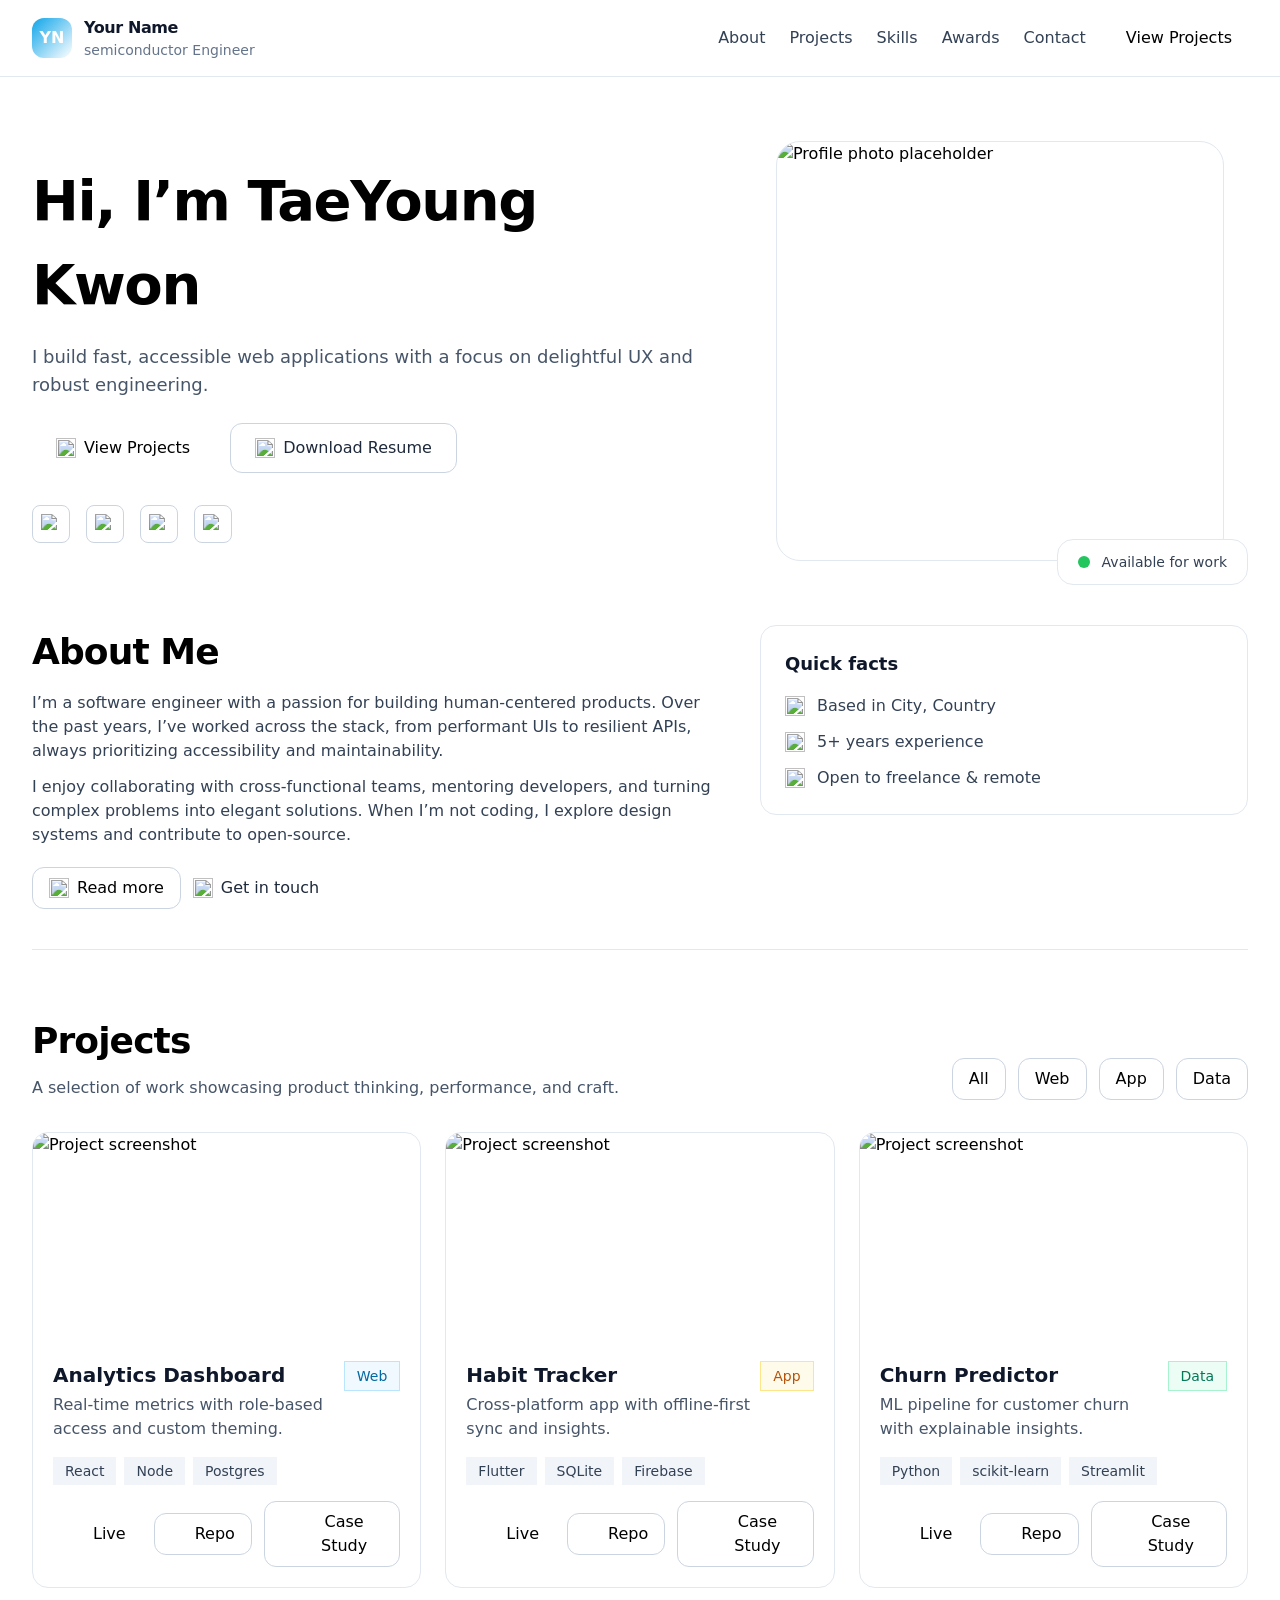
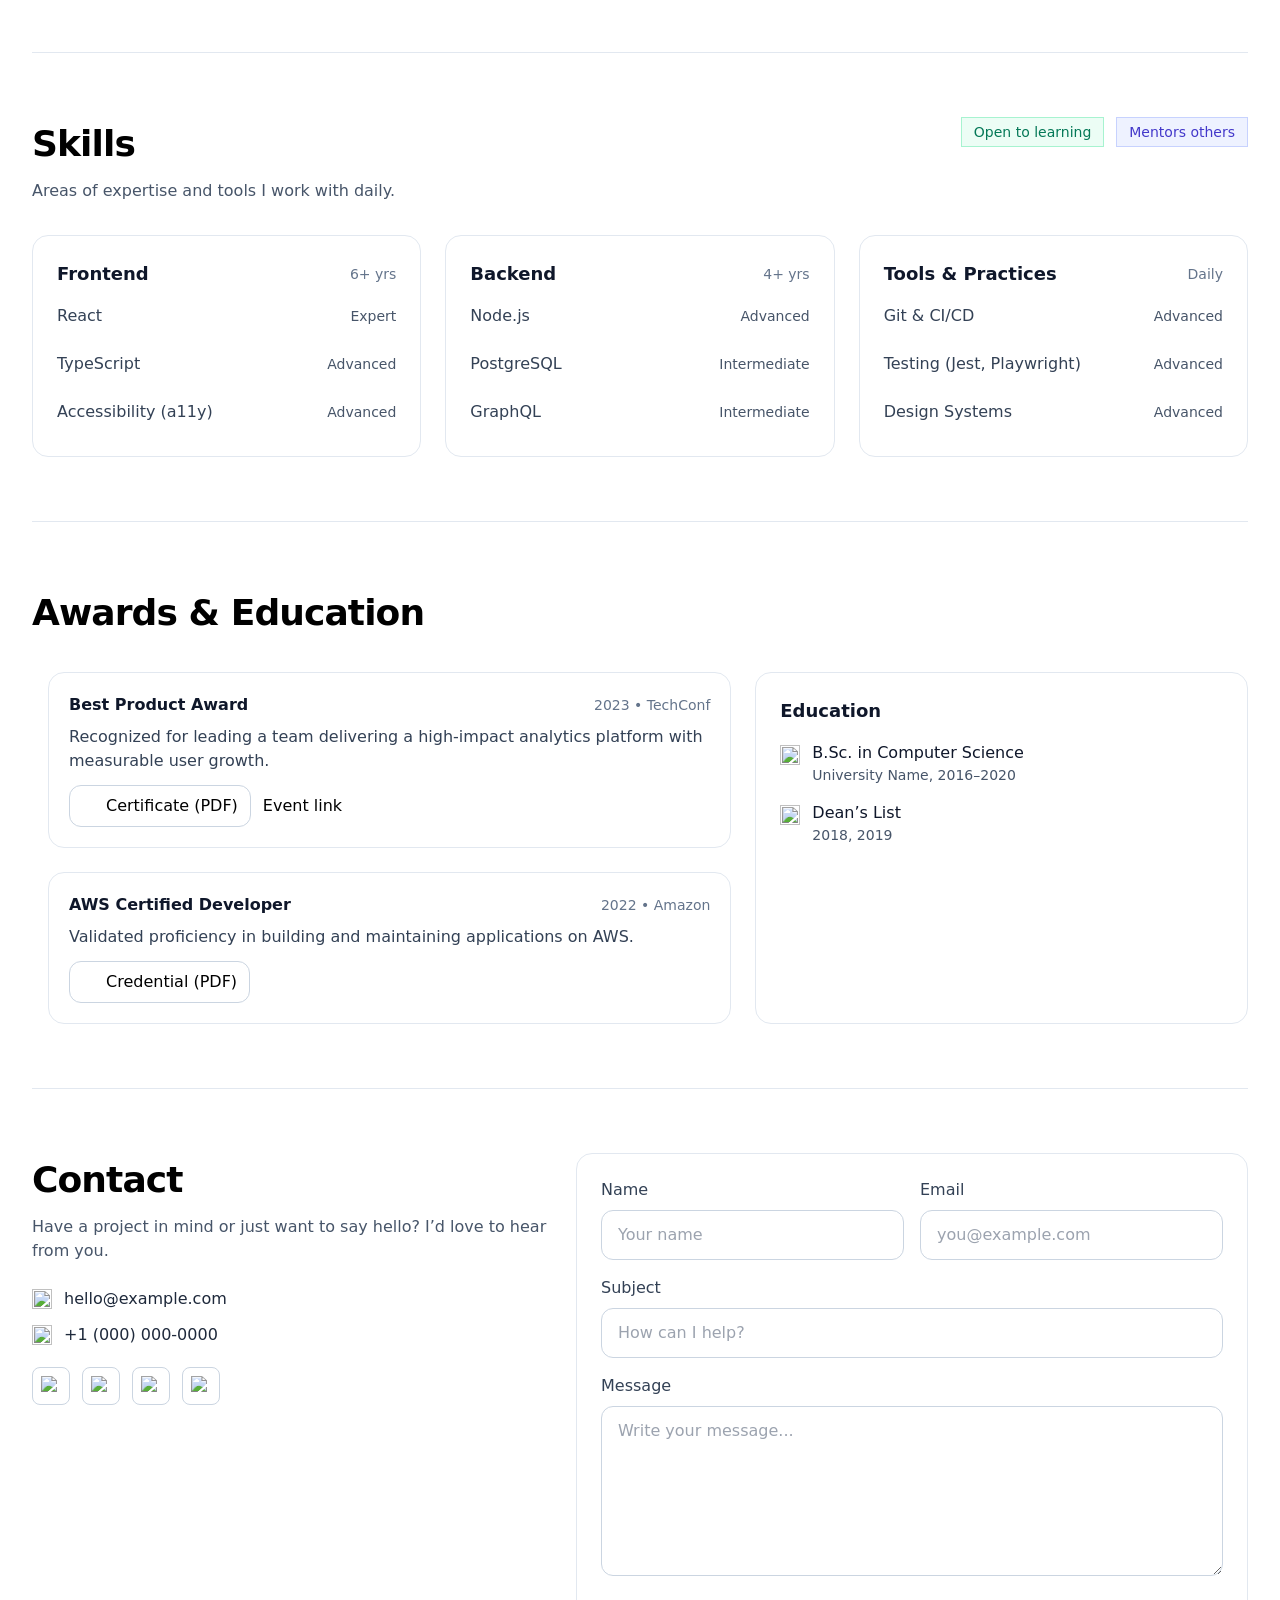
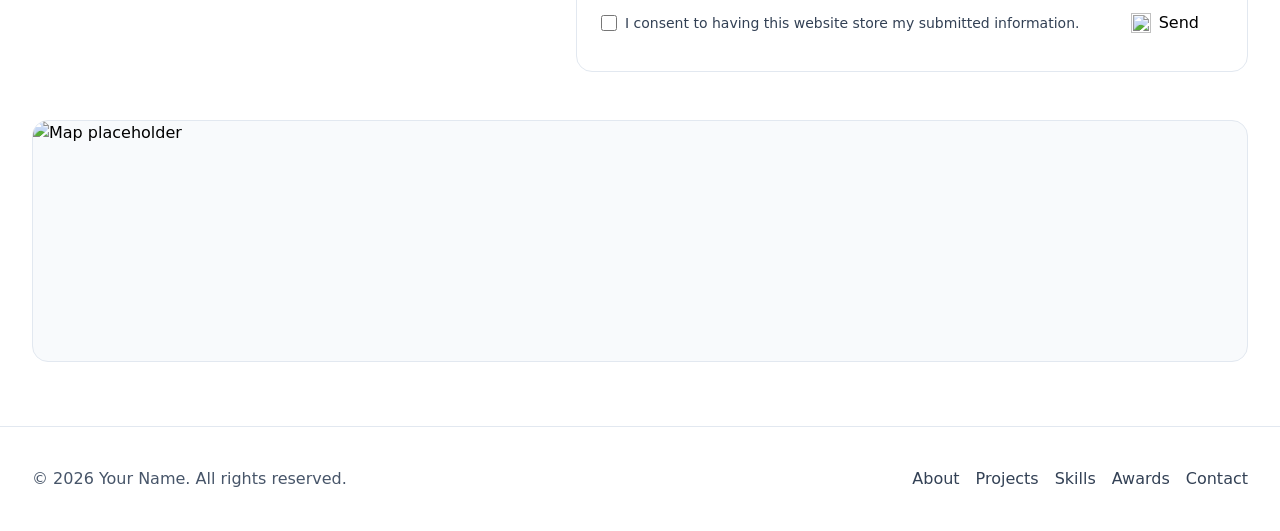
==== commit fc126fea: "커밋메시지 테스트" ====
--- a/index.html
+++ b/index.html
@@ -25,7 +25,7 @@
           <div class="brand-mark" id="itnoh">YN</div>
           <div class="cls-taavb7" id="iggst">
             <span class="cls-8abcj6" id="iurjx">Your Name</span>
-            <span class="cls-wbyot6" id="in1z8">Software Engineer</span>
+            <span class="cls-wbyot6" id="in1z8">semiconductor Engineer</span>
           </div>
         </a>
         <nav class="desktop-nav" id="ip1ug">
--- a/css/styles.css
+++ b/css/styles.css
@@ -2478,13 +2478,22 @@
   background-color: rgb(248 250 252 / 1);
 }
 
+/* Headings (GrapeJS 템플릿 공통) */
+.gjs-t-h1 {
+  font-size: 56px;
+}
+
+.gjs-t-h2 {
+  font-size: 36px;
+}
+
 @media (max-width: 992px) {
   .gjs-t-h1 {
-    font-size: 42px;
+    font-size: 46px;
   }
 
   .gjs-t-h2 {
-    font-size: 28px;
+    font-size: 30px;
   }
 
   .desktop-nav {
@@ -2560,11 +2569,11 @@
 
 @media (max-width: 480px) {
   .gjs-t-h1 {
-    font-size: 34px;
+    font-size: 38px;
   }
 
   .gjs-t-h2 {
-    font-size: 24px;
+    font-size: 26px;
   }
 
   .project-card {
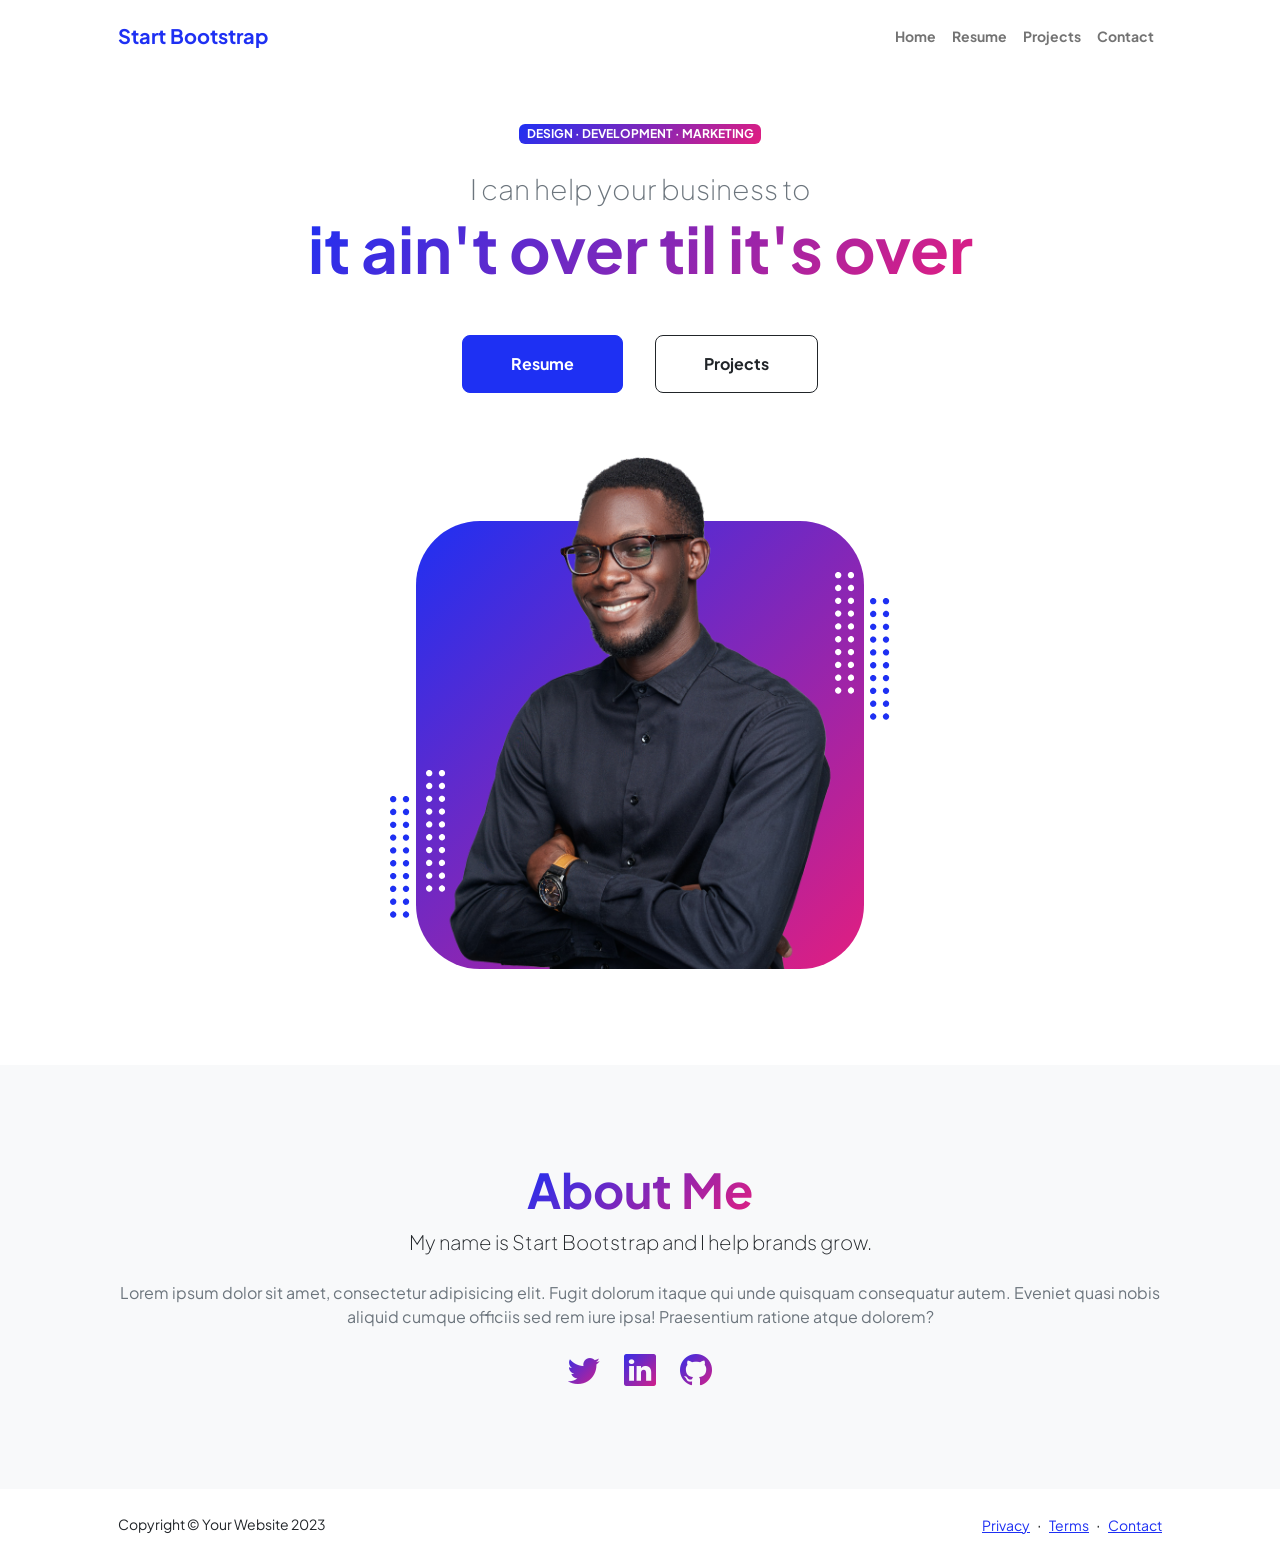
==== commit 725351b0: "changed" ====
--- a/index.html
+++ b/index.html
@@ -1,669 +1,218 @@
 <!DOCTYPE html>
-<html lang="en" class="cls-bju70i">
-
-  <head>
-    <title>Personal Portfolio — Your Name</title>
-    <meta charset="utf-8" />
-    <meta name="viewport" content="width=device-width, initial-scale=1" />
-    <meta name="robots" content="index,follow">
-    <meta name="generator" content="GrapesJS Studio">
-    <meta name="description" content="Portfolio of Your Name — Software Engineer, showcasing projects, skills, awards, and ways to get in touch." />
-    <meta property="og:title" content="Personal Portfolio — Your Name" />
-    <meta property="og:description" content="Explore projects, skills, awards, and contact details." />
-    <meta property="og:image" content="https://app.grapesjs.com/api/assets/random-image?query=code&amp;w=1200&amp;h=630" />
-    <meta property="og:type" content="website" />
-    <!-- GrapeJS 전용 폰트 -->
-    <link href="https://fonts.googleapis.com/css2?family=Inter:wght@400;500;600;700&amp;family=Poppins:wght@600;700;800&amp;display=swap" rel="stylesheet" />
-    <!-- 여기서 실제 프로젝트 CSS 연결 -->
-    <link rel="stylesheet" href="css/styles.css" />
-  </head>
-
-  <body class="gjs-t-body cls-j66o9a">
-    <header class="header" id="id92g">
-      <div class="header-container" id="ip3v1">
-        <a href="#home" class="group brand" id="ir7jv">
-          <div class="brand-mark" id="itnoh">YN</div>
-          <div class="cls-taavb7" id="iggst">
-            <span class="cls-8abcj6" id="iurjx">Your Name</span>
-            <span class="cls-wbyot6" id="in1z8">semiconductor Engineer</span>
-          </div>
-        </a>
-        <nav class="desktop-nav" id="ip1ug">
-          <a href="#about" class="nav-link" id="incrp">About</a>
-          <a href="#projects" class="nav-link" id="izc51">Projects</a>
-          <a href="#skills" class="nav-link" id="iyls2">Skills</a>
-          <a href="#awards" class="nav-link" id="idhsc">Awards</a>
-          <a href="#contact" class="nav-link" id="i903p">Contact</a>
-          <a href="#projects" class="gjs-t-button nav-cta" id="icelb">View Projects</a>
-        </nav>
-        <button type="button" id="menuBtn" aria-expanded="false" aria-controls="mobileMenu" class="mobile-menu-button">
-          <img alt="Menu" src="https://api.iconify.design/lucide-menu.svg?color=%230f172a" class="cls-6a9g4h" id="ift4m" />
-          <span class="cls-rpl7m3" id="i573s">Menu</span>
-        </button>
-      </div>
-      <div id="mobileMenu" class="mobile-menu">
-        <div class="cls-g0ui42" id="iqw8o">
-          <a href="#about" class="mobile-link" id="i7to6">About</a>
-          <a href="#projects" class="mobile-link" id="iw62k">Projects</a>
-          <a href="#skills" class="mobile-link" id="iyquz">Skills</a>
-          <a href="#awards" class="mobile-link" id="i5mbk">Awards</a>
-          <a href="#contact" class="mobile-link" id="iw79x">Contact</a>
-        </div>
-      </div>
-    </header>
-    <main id="home" class="main-content">
-      <section class="hero-section" id="inkld">
-        <div class="cls-qmqlmf" id="ipszp">
-          <div class="hero-text" id="iqw4p">
-            <h1 class="gjs-t-h1 hero-title" id="icju6">Hi, I’m TaeYoung Kwon</h1>
-            <p class="hero-subtitle" id="iwxjh">I build fast, accessible web applications with a focus on delightful UX and robust engineering.</p>
-            <div class="hero-ctas" id="ivn0o">
-              <a href="#projects" class="gjs-t-button primary-cta" id="iccj7">
-                <img alt="" src="https://api.iconify.design/lucide-rocket.svg?color=white" class="cls-w1v0o3" id="ibpj4" />
-                View Projects
-              </a>
-              <a href="#" class="secondary-cta" id="ikul9">
-                <img alt="" src="https://api.iconify.design/lucide-download.svg?color=%230f172a" class="cls-c21sve" id="iayrn" />
-                Download Resume
-              </a>
+<html lang="en">
+    <head>
+        <meta charset="utf-8" />
+        <meta name="viewport" content="width=device-width, initial-scale=1, shrink-to-fit=no" />
+        <meta name="description" content="" />
+        <meta name="author" content="" />
+        <title>Personal - Start Bootstrap Theme</title>
+        <!-- Favicon-->
+        <link rel="icon" type="image/x-icon" href="assets/favicon.ico" />
+        <!-- Custom Google font-->
+        <link rel="preconnect" href="https://fonts.googleapis.com" />
+        <link rel="preconnect" href="https://fonts.gstatic.com" crossorigin />
+        <link href="https://fonts.googleapis.com/css2?family=Plus+Jakarta+Sans:wght@100;200;300;400;500;600;700;800;900&amp;display=swap" rel="stylesheet" />
+        <!-- Bootstrap icons-->
+        <link href="https://cdn.jsdelivr.net/npm/bootstrap-icons@1.8.1/font/bootstrap-icons.css" rel="stylesheet" />
+        <!-- Core theme CSS (includes Bootstrap)-->
+        <link href="css/styles.css" rel="stylesheet" />
+    </head>
+    <body class="d-flex flex-column h-100">
+        <main class="flex-shrink-0">
+            <!-- Navigation-->
+            <nav class="navbar navbar-expand-lg navbar-light bg-white py-3">
+                <div class="container px-5">
+                    <a class="navbar-brand" href="index.html"><span class="fw-bolder text-primary">Start Bootstrap</span></a>
+                    <button class="navbar-toggler" type="button" data-bs-toggle="collapse" data-bs-target="#navbarSupportedContent" aria-controls="navbarSupportedContent" aria-expanded="false" aria-label="Toggle navigation"><span class="navbar-toggler-icon"></span></button>
+                    <div class="collapse navbar-collapse" id="navbarSupportedContent">
+                        <ul class="navbar-nav ms-auto mb-2 mb-lg-0 small fw-bolder">
+                            <li class="nav-item"><a class="nav-link" href="index.html">Home</a></li>
+                            <li class="nav-item"><a class="nav-link" href="resume.html">Resume</a></li>
+                            <li class="nav-item"><a class="nav-link" href="projects.html">Projects</a></li>
+                            <li class="nav-item"><a class="nav-link" href="contact.html">Contact</a></li>
+                        </ul>
+                    </div>
+                </div>
+            </nav>
+            <!-- Header-->
+            <header class="py-5">
+                <div class="container px-5 pb-5">
+                    <div class="row gx-5 align-items-center">
+                        <div class="col-xxl-5">
+                            <!-- Header text content-->
+                            <div class="text-center text-xxl-start">
+                                <div class="badge bg-gradient-primary-to-secondary text-white mb-4"><div class="text-uppercase">Design &middot; Development &middot; Marketing</div></div>
+                                <div class="fs-3 fw-light text-muted">I can help your business to</div>
+                                <h1 class="display-3 fw-bolder mb-5"><span class="text-gradient d-inline">it ain't over til it's over</span></h1>
+                                <div class="d-grid gap-3 d-sm-flex justify-content-sm-center justify-content-xxl-start mb-3">
+                                    <a class="btn btn-primary btn-lg px-5 py-3 me-sm-3 fs-6 fw-bolder" href="resume.html">Resume</a>
+                                    <a class="btn btn-outline-dark btn-lg px-5 py-3 fs-6 fw-bolder" href="projects.html">Projects</a>
+                                </div>
+                            </div>
+                        </div>
+                        <div class="col-xxl-7">
+                            <!-- Header profile picture-->
+                            <div class="d-flex justify-content-center mt-5 mt-xxl-0">
+                                <div class="profile bg-gradient-primary-to-secondary">
+                                    <!-- TIP: For best results, use a photo with a transparent background like the demo example below-->
+                                    <!-- Watch a tutorial on how to do this on YouTube (link)-->
+                                    <img class="profile-img" src="assets/profile.png" alt="..." />
+                                    <div class="dots-1">
+                                        <!-- SVG Dots-->
+                                        <svg version="1.1" xmlns="http://www.w3.org/2000/svg" xmlns:xlink="http://www.w3.org/1999/xlink" x="0px" y="0px" viewBox="0 0 191.6 1215.4" style="enable-background: new 0 0 191.6 1215.4" xml:space="preserve">
+                                            <g transform="translate(0.000000,1280.000000) scale(0.100000,-0.100000)">
+                                                <path d="M227.7,12788.6c-105-35-200-141-222-248c-43-206,163-412,369-369c155,32,275,190,260,339c-11,105-90,213-190,262        C383.7,12801.6,289.7,12808.6,227.7,12788.6z"></path>
+                                                <path d="M1507.7,12788.6c-151-50-253-216-222-362c25-119,136-230,254-255c194-41,395,142,375,339c-11,105-90,213-190,262        C1663.7,12801.6,1569.7,12808.6,1507.7,12788.6z"></path>
+                                                <path d="M227.7,11508.6c-105-35-200-141-222-248c-43-206,163-412,369-369c155,32,275,190,260,339c-11,105-90,213-190,262        C383.7,11521.6,289.7,11528.6,227.7,11508.6z"></path>
+                                                <path d="M1507.7,11508.6c-151-50-253-216-222-362c25-119,136-230,254-255c194-41,395,142,375,339c-11,105-90,213-190,262        C1663.7,11521.6,1569.7,11528.6,1507.7,11508.6z"></path>
+                                                <path d="M227.7,10228.6c-105-35-200-141-222-248c-43-206,163-412,369-369c155,32,275,190,260,339c-11,105-90,213-190,262        C383.7,10241.6,289.7,10248.6,227.7,10228.6z"></path>
+                                                <path d="M1507.7,10228.6c-105-35-200-141-222-248c-43-206,163-412,369-369c155,32,275,190,260,339c-11,105-90,213-190,262        C1663.7,10241.6,1569.7,10248.6,1507.7,10228.6z"></path>
+                                                <path d="M227.7,8948.6c-105-35-200-141-222-248c-43-206,163-412,369-369c155,32,275,190,260,339c-11,105-90,213-190,262        C383.7,8961.6,289.7,8968.6,227.7,8948.6z"></path>
+                                                <path d="M1507.7,8948.6c-105-35-200-141-222-248c-43-206,163-412,369-369c155,32,275,190,260,339c-11,105-90,213-190,262        C1663.7,8961.6,1569.7,8968.6,1507.7,8948.6z"></path>
+                                                <path d="M227.7,7668.6c-105-35-200-141-222-248c-43-206,163-412,369-369c155,32,275,190,260,339c-11,105-90,213-190,262        C383.7,7681.6,289.7,7688.6,227.7,7668.6z"></path>
+                                                <path d="M1507.7,7668.6c-105-35-200-141-222-248c-43-206,163-412,369-369c155,32,275,190,260,339c-11,105-90,213-190,262        C1663.7,7681.6,1569.7,7688.6,1507.7,7668.6z"></path>
+                                                <path d="M227.7,6388.6c-105-35-200-141-222-248c-43-206,163-412,369-369c155,32,275,190,260,339c-11,105-90,213-190,262        C383.7,6401.6,289.7,6408.6,227.7,6388.6z"></path>
+                                                <path d="M1507.7,6388.6c-105-35-200-141-222-248c-43-206,163-412,369-369c155,32,275,190,260,339c-11,105-90,213-190,262        C1663.7,6401.6,1569.7,6408.6,1507.7,6388.6z"></path>
+                                                <path d="M227.7,5108.6c-105-35-200-141-222-248c-43-206,163-412,369-369c155,32,275,190,260,339c-11,105-90,213-190,262        C383.7,5121.6,289.7,5128.6,227.7,5108.6z"></path>
+                                                <path d="M1507.7,5108.6c-105-35-200-141-222-248c-43-206,163-412,369-369c155,32,275,190,260,339c-11,105-90,213-190,262        C1663.7,5121.6,1569.7,5128.6,1507.7,5108.6z"></path>
+                                                <path d="M227.7,3828.6c-105-35-200-141-222-248c-43-206,163-412,369-369c155,32,275,190,260,339c-11,105-90,213-190,262        C383.7,3841.6,289.7,3848.6,227.7,3828.6z"></path>
+                                                <path d="M1507.7,3828.6c-105-35-200-141-222-248c-43-206,163-412,369-369c155,32,275,190,260,339c-11,105-90,213-190,262        C1663.7,3841.6,1569.7,3848.6,1507.7,3828.6z"></path>
+                                                <path d="M227.7,2548.6c-105-35-200-141-222-248c-43-206,163-412,369-369c155,32,275,190,260,339c-11,105-90,213-190,262        C383.7,2561.6,289.7,2568.6,227.7,2548.6z"></path>
+                                                <path d="M1507.7,2548.6c-105-35-200-141-222-248c-43-206,163-412,369-369c155,32,275,190,260,339c-11,105-90,213-190,262        C1663.7,2561.6,1569.7,2568.6,1507.7,2548.6z"></path>
+                                                <path d="M227.7,1268.6c-105-35-200-141-222-248c-43-206,163-412,369-369c155,32,275,190,260,339c-11,105-90,213-190,262        C383.7,1281.6,289.7,1288.6,227.7,1268.6z"></path>
+                                                <path d="M1507.7,1268.6c-105-35-200-141-222-248c-43-206,163-412,369-369c155,32,275,190,260,339c-11,105-90,213-190,262        C1663.7,1281.6,1569.7,1288.6,1507.7,1268.6z"></path>
+                                            </g>
+                                        </svg>
+                                        <!-- END of SVG dots-->
+                                    </div>
+                                    <div class="dots-2">
+                                        <!-- SVG Dots-->
+                                        <svg version="1.1" xmlns="http://www.w3.org/2000/svg" xmlns:xlink="http://www.w3.org/1999/xlink" x="0px" y="0px" viewBox="0 0 191.6 1215.4" style="enable-background: new 0 0 191.6 1215.4" xml:space="preserve">
+                                            <g transform="translate(0.000000,1280.000000) scale(0.100000,-0.100000)">
+                                                <path d="M227.7,12788.6c-105-35-200-141-222-248c-43-206,163-412,369-369c155,32,275,190,260,339c-11,105-90,213-190,262        C383.7,12801.6,289.7,12808.6,227.7,12788.6z"></path>
+                                                <path d="M1507.7,12788.6c-151-50-253-216-222-362c25-119,136-230,254-255c194-41,395,142,375,339c-11,105-90,213-190,262        C1663.7,12801.6,1569.7,12808.6,1507.7,12788.6z"></path>
+                                                <path d="M227.7,11508.6c-105-35-200-141-222-248c-43-206,163-412,369-369c155,32,275,190,260,339c-11,105-90,213-190,262        C383.7,11521.6,289.7,11528.6,227.7,11508.6z"></path>
+                                                <path d="M1507.7,11508.6c-151-50-253-216-222-362c25-119,136-230,254-255c194-41,395,142,375,339c-11,105-90,213-190,262        C1663.7,11521.6,1569.7,11528.6,1507.7,11508.6z"></path>
+                                                <path d="M227.7,10228.6c-105-35-200-141-222-248c-43-206,163-412,369-369c155,32,275,190,260,339c-11,105-90,213-190,262        C383.7,10241.6,289.7,10248.6,227.7,10228.6z"></path>
+                                                <path d="M1507.7,10228.6c-105-35-200-141-222-248c-43-206,163-412,369-369c155,32,275,190,260,339c-11,105-90,213-190,262        C1663.7,10241.6,1569.7,10248.6,1507.7,10228.6z"></path>
+                                                <path d="M227.7,8948.6c-105-35-200-141-222-248c-43-206,163-412,369-369c155,32,275,190,260,339c-11,105-90,213-190,262        C383.7,8961.6,289.7,8968.6,227.7,8948.6z"></path>
+                                                <path d="M1507.7,8948.6c-105-35-200-141-222-248c-43-206,163-412,369-369c155,32,275,190,260,339c-11,105-90,213-190,262        C1663.7,8961.6,1569.7,8968.6,1507.7,8948.6z"></path>
+                                                <path d="M227.7,7668.6c-105-35-200-141-222-248c-43-206,163-412,369-369c155,32,275,190,260,339c-11,105-90,213-190,262        C383.7,7681.6,289.7,7688.6,227.7,7668.6z"></path>
+                                                <path d="M1507.7,7668.6c-105-35-200-141-222-248c-43-206,163-412,369-369c155,32,275,190,260,339c-11,105-90,213-190,262        C1663.7,7681.6,1569.7,7688.6,1507.7,7668.6z"></path>
+                                                <path d="M227.7,6388.6c-105-35-200-141-222-248c-43-206,163-412,369-369c155,32,275,190,260,339c-11,105-90,213-190,262        C383.7,6401.6,289.7,6408.6,227.7,6388.6z"></path>
+                                                <path d="M1507.7,6388.6c-105-35-200-141-222-248c-43-206,163-412,369-369c155,32,275,190,260,339c-11,105-90,213-190,262        C1663.7,6401.6,1569.7,6408.6,1507.7,6388.6z"></path>
+                                                <path d="M227.7,5108.6c-105-35-200-141-222-248c-43-206,163-412,369-369c155,32,275,190,260,339c-11,105-90,213-190,262        C383.7,5121.6,289.7,5128.6,227.7,5108.6z"></path>
+                                                <path d="M1507.7,5108.6c-105-35-200-141-222-248c-43-206,163-412,369-369c155,32,275,190,260,339c-11,105-90,213-190,262        C1663.7,5121.6,1569.7,5128.6,1507.7,5108.6z"></path>
+                                                <path d="M227.7,3828.6c-105-35-200-141-222-248c-43-206,163-412,369-369c155,32,275,190,260,339c-11,105-90,213-190,262        C383.7,3841.6,289.7,3848.6,227.7,3828.6z"></path>
+                                                <path d="M1507.7,3828.6c-105-35-200-141-222-248c-43-206,163-412,369-369c155,32,275,190,260,339c-11,105-90,213-190,262        C1663.7,3841.6,1569.7,3848.6,1507.7,3828.6z"></path>
+                                                <path d="M227.7,2548.6c-105-35-200-141-222-248c-43-206,163-412,369-369c155,32,275,190,260,339c-11,105-90,213-190,262        C383.7,2561.6,289.7,2568.6,227.7,2548.6z"></path>
+                                                <path d="M1507.7,2548.6c-105-35-200-141-222-248c-43-206,163-412,369-369c155,32,275,190,260,339c-11,105-90,213-190,262        C1663.7,2561.6,1569.7,2568.6,1507.7,2548.6z"></path>
+                                                <path d="M227.7,1268.6c-105-35-200-141-222-248c-43-206,163-412,369-369c155,32,275,190,260,339c-11,105-90,213-190,262        C383.7,1281.6,289.7,1288.6,227.7,1268.6z"></path>
+                                                <path d="M1507.7,1268.6c-105-35-200-141-222-248c-43-206,163-412,369-369c155,32,275,190,260,339c-11,105-90,213-190,262        C1663.7,1281.6,1569.7,1288.6,1507.7,1268.6z"></path>
+                                            </g>
+                                        </svg>
+                                        <!-- END of SVG dots-->
+                                    </div>
+                                    <div class="dots-3">
+                                        <!-- SVG Dots-->
+                                        <svg version="1.1" xmlns="http://www.w3.org/2000/svg" xmlns:xlink="http://www.w3.org/1999/xlink" x="0px" y="0px" viewBox="0 0 191.6 1215.4" style="enable-background: new 0 0 191.6 1215.4" xml:space="preserve">
+                                            <g transform="translate(0.000000,1280.000000) scale(0.100000,-0.100000)">
+                                                <path d="M227.7,12788.6c-105-35-200-141-222-248c-43-206,163-412,369-369c155,32,275,190,260,339c-11,105-90,213-190,262        C383.7,12801.6,289.7,12808.6,227.7,12788.6z"></path>
+                                                <path d="M1507.7,12788.6c-151-50-253-216-222-362c25-119,136-230,254-255c194-41,395,142,375,339c-11,105-90,213-190,262        C1663.7,12801.6,1569.7,12808.6,1507.7,12788.6z"></path>
+                                                <path d="M227.7,11508.6c-105-35-200-141-222-248c-43-206,163-412,369-369c155,32,275,190,260,339c-11,105-90,213-190,262        C383.7,11521.6,289.7,11528.6,227.7,11508.6z"></path>
+                                                <path d="M1507.7,11508.6c-151-50-253-216-222-362c25-119,136-230,254-255c194-41,395,142,375,339c-11,105-90,213-190,262        C1663.7,11521.6,1569.7,11528.6,1507.7,11508.6z"></path>
+                                                <path d="M227.7,10228.6c-105-35-200-141-222-248c-43-206,163-412,369-369c155,32,275,190,260,339c-11,105-90,213-190,262        C383.7,10241.6,289.7,10248.6,227.7,10228.6z"></path>
+                                                <path d="M1507.7,10228.6c-105-35-200-141-222-248c-43-206,163-412,369-369c155,32,275,190,260,339c-11,105-90,213-190,262        C1663.7,10241.6,1569.7,10248.6,1507.7,10228.6z"></path>
+                                                <path d="M227.7,8948.6c-105-35-200-141-222-248c-43-206,163-412,369-369c155,32,275,190,260,339c-11,105-90,213-190,262        C383.7,8961.6,289.7,8968.6,227.7,8948.6z"></path>
+                                                <path d="M1507.7,8948.6c-105-35-200-141-222-248c-43-206,163-412,369-369c155,32,275,190,260,339c-11,105-90,213-190,262        C1663.7,8961.6,1569.7,8968.6,1507.7,8948.6z"></path>
+                                                <path d="M227.7,7668.6c-105-35-200-141-222-248c-43-206,163-412,369-369c155,32,275,190,260,339c-11,105-90,213-190,262        C383.7,7681.6,289.7,7688.6,227.7,7668.6z"></path>
+                                                <path d="M1507.7,7668.6c-105-35-200-141-222-248c-43-206,163-412,369-369c155,32,275,190,260,339c-11,105-90,213-190,262        C1663.7,7681.6,1569.7,7688.6,1507.7,7668.6z"></path>
+                                                <path d="M227.7,6388.6c-105-35-200-141-222-248c-43-206,163-412,369-369c155,32,275,190,260,339c-11,105-90,213-190,262        C383.7,6401.6,289.7,6408.6,227.7,6388.6z"></path>
+                                                <path d="M1507.7,6388.6c-105-35-200-141-222-248c-43-206,163-412,369-369c155,32,275,190,260,339c-11,105-90,213-190,262        C1663.7,6401.6,1569.7,6408.6,1507.7,6388.6z"></path>
+                                                <path d="M227.7,5108.6c-105-35-200-141-222-248c-43-206,163-412,369-369c155,32,275,190,260,339c-11,105-90,213-190,262        C383.7,5121.6,289.7,5128.6,227.7,5108.6z"></path>
+                                                <path d="M1507.7,5108.6c-105-35-200-141-222-248c-43-206,163-412,369-369c155,32,275,190,260,339c-11,105-90,213-190,262        C1663.7,5121.6,1569.7,5128.6,1507.7,5108.6z"></path>
+                                                <path d="M227.7,3828.6c-105-35-200-141-222-248c-43-206,163-412,369-369c155,32,275,190,260,339c-11,105-90,213-190,262        C383.7,3841.6,289.7,3848.6,227.7,3828.6z"></path>
+                                                <path d="M1507.7,3828.6c-105-35-200-141-222-248c-43-206,163-412,369-369c155,32,275,190,260,339c-11,105-90,213-190,262        C1663.7,3841.6,1569.7,3848.6,1507.7,3828.6z"></path>
+                                                <path d="M227.7,2548.6c-105-35-200-141-222-248c-43-206,163-412,369-369c155,32,275,190,260,339c-11,105-90,213-190,262        C383.7,2561.6,289.7,2568.6,227.7,2548.6z"></path>
+                                                <path d="M1507.7,2548.6c-105-35-200-141-222-248c-43-206,163-412,369-369c155,32,275,190,260,339c-11,105-90,213-190,262        C1663.7,2561.6,1569.7,2568.6,1507.7,2548.6z"></path>
+                                                <path d="M227.7,1268.6c-105-35-200-141-222-248c-43-206,163-412,369-369c155,32,275,190,260,339c-11,105-90,213-190,262        C383.7,1281.6,289.7,1288.6,227.7,1268.6z"></path>
+                                                <path d="M1507.7,1268.6c-105-35-200-141-222-248c-43-206,163-412,369-369c155,32,275,190,260,339c-11,105-90,213-190,262        C1663.7,1281.6,1569.7,1288.6,1507.7,1268.6z"></path>
+                                            </g>
+                                        </svg>
+                                        <!-- END of SVG dots-->
+                                    </div>
+                                    <div class="dots-4">
+                                        <!-- SVG Dots-->
+                                        <svg version="1.1" xmlns="http://www.w3.org/2000/svg" xmlns:xlink="http://www.w3.org/1999/xlink" x="0px" y="0px" viewBox="0 0 191.6 1215.4" style="enable-background: new 0 0 191.6 1215.4" xml:space="preserve">
+                                            <g transform="translate(0.000000,1280.000000) scale(0.100000,-0.100000)">
+                                                <path d="M227.7,12788.6c-105-35-200-141-222-248c-43-206,163-412,369-369c155,32,275,190,260,339c-11,105-90,213-190,262        C383.7,12801.6,289.7,12808.6,227.7,12788.6z"></path>
+                                                <path d="M1507.7,12788.6c-151-50-253-216-222-362c25-119,136-230,254-255c194-41,395,142,375,339c-11,105-90,213-190,262        C1663.7,12801.6,1569.7,12808.6,1507.7,12788.6z"></path>
+                                                <path d="M227.7,11508.6c-105-35-200-141-222-248c-43-206,163-412,369-369c155,32,275,190,260,339c-11,105-90,213-190,262        C383.7,11521.6,289.7,11528.6,227.7,11508.6z"></path>
+                                                <path d="M1507.7,11508.6c-151-50-253-216-222-362c25-119,136-230,254-255c194-41,395,142,375,339c-11,105-90,213-190,262        C1663.7,11521.6,1569.7,11528.6,1507.7,11508.6z"></path>
+                                                <path d="M227.7,10228.6c-105-35-200-141-222-248c-43-206,163-412,369-369c155,32,275,190,260,339c-11,105-90,213-190,262        C383.7,10241.6,289.7,10248.6,227.7,10228.6z"></path>
+                                                <path d="M1507.7,10228.6c-105-35-200-141-222-248c-43-206,163-412,369-369c155,32,275,190,260,339c-11,105-90,213-190,262        C1663.7,10241.6,1569.7,10248.6,1507.7,10228.6z"></path>
+                                                <path d="M227.7,8948.6c-105-35-200-141-222-248c-43-206,163-412,369-369c155,32,275,190,260,339c-11,105-90,213-190,262        C383.7,8961.6,289.7,8968.6,227.7,8948.6z"></path>
+                                                <path d="M1507.7,8948.6c-105-35-200-141-222-248c-43-206,163-412,369-369c155,32,275,190,260,339c-11,105-90,213-190,262        C1663.7,8961.6,1569.7,8968.6,1507.7,8948.6z"></path>
+                                                <path d="M227.7,7668.6c-105-35-200-141-222-248c-43-206,163-412,369-369c155,32,275,190,260,339c-11,105-90,213-190,262        C383.7,7681.6,289.7,7688.6,227.7,7668.6z"></path>
+                                                <path d="M1507.7,7668.6c-105-35-200-141-222-248c-43-206,163-412,369-369c155,32,275,190,260,339c-11,105-90,213-190,262        C1663.7,7681.6,1569.7,7688.6,1507.7,7668.6z"></path>
+                                                <path d="M227.7,6388.6c-105-35-200-141-222-248c-43-206,163-412,369-369c155,32,275,190,260,339c-11,105-90,213-190,262        C383.7,6401.6,289.7,6408.6,227.7,6388.6z"></path>
+                                                <path d="M1507.7,6388.6c-105-35-200-141-222-248c-43-206,163-412,369-369c155,32,275,190,260,339c-11,105-90,213-190,262        C1663.7,6401.6,1569.7,6408.6,1507.7,6388.6z"></path>
+                                                <path d="M227.7,5108.6c-105-35-200-141-222-248c-43-206,163-412,369-369c155,32,275,190,260,339c-11,105-90,213-190,262        C383.7,5121.6,289.7,5128.6,227.7,5108.6z"></path>
+                                                <path d="M1507.7,5108.6c-105-35-200-141-222-248c-43-206,163-412,369-369c155,32,275,190,260,339c-11,105-90,213-190,262        C1663.7,5121.6,1569.7,5128.6,1507.7,5108.6z"></path>
+                                                <path d="M227.7,3828.6c-105-35-200-141-222-248c-43-206,163-412,369-369c155,32,275,190,260,339c-11,105-90,213-190,262        C383.7,3841.6,289.7,3848.6,227.7,3828.6z"></path>
+                                                <path d="M1507.7,3828.6c-105-35-200-141-222-248c-43-206,163-412,369-369c155,32,275,190,260,339c-11,105-90,213-190,262        C1663.7,3841.6,1569.7,3848.6,1507.7,3828.6z"></path>
+                                                <path d="M227.7,2548.6c-105-35-200-141-222-248c-43-206,163-412,369-369c155,32,275,190,260,339c-11,105-90,213-190,262        C383.7,2561.6,289.7,2568.6,227.7,2548.6z"></path>
+                                                <path d="M1507.7,2548.6c-105-35-200-141-222-248c-43-206,163-412,369-369c155,32,275,190,260,339c-11,105-90,213-190,262        C1663.7,2561.6,1569.7,2568.6,1507.7,2548.6z"></path>
+                                                <path d="M227.7,1268.6c-105-35-200-141-222-248c-43-206,163-412,369-369c155,32,275,190,260,339c-11,105-90,213-190,262        C383.7,1281.6,289.7,1288.6,227.7,1268.6z"></path>
+                                                <path d="M1507.7,1268.6c-105-35-200-141-222-248c-43-206,163-412,369-369c155,32,275,190,260,339c-11,105-90,213-190,262        C1663.7,1281.6,1569.7,1288.6,1507.7,1268.6z"></path>
+                                            </g>
+                                        </svg>
+                                        <!-- END of SVG dots-->
+                                    </div>
+                                </div>
+                            </div>
+                        </div>
+                    </div>
+                </div>
+            </header>
+            <!-- About Section-->
+            <section class="bg-light py-5">
+                <div class="container px-5">
+                    <div class="row gx-5 justify-content-center">
+                        <div class="col-xxl-8">
+                            <div class="text-center my-5">
+                                <h2 class="display-5 fw-bolder"><span class="text-gradient d-inline">About Me</span></h2>
+                                <p class="lead fw-light mb-4">My name is Start Bootstrap and I help brands grow.</p>
+                                <p class="text-muted">Lorem ipsum dolor sit amet, consectetur adipisicing elit. Fugit dolorum itaque qui unde quisquam consequatur autem. Eveniet quasi nobis aliquid cumque officiis sed rem iure ipsa! Praesentium ratione atque dolorem?</p>
+                                <div class="d-flex justify-content-center fs-2 gap-4">
+                                    <a class="text-gradient" href="#!"><i class="bi bi-twitter"></i></a>
+                                    <a class="text-gradient" href="#!"><i class="bi bi-linkedin"></i></a>
+                                    <a class="text-gradient" href="#!"><i class="bi bi-github"></i></a>
+                                </div>
+                            </div>
+                        </div>
+                    </div>
+                </div>
+            </section>
+        </main>
+        <!-- Footer-->
+        <footer class="bg-white py-4 mt-auto">
+            <div class="container px-5">
+                <div class="row align-items-center justify-content-between flex-column flex-sm-row">
+                    <div class="col-auto"><div class="small m-0">Copyright &copy; Your Website 2023</div></div>
+                    <div class="col-auto">
+                        <a class="small" href="#!">Privacy</a>
+                        <span class="mx-1">&middot;</span>
+                        <a class="small" href="#!">Terms</a>
+                        <span class="mx-1">&middot;</span>
+                        <a class="small" href="#!">Contact</a>
+                    </div>
+                </div>
             </div>
-            <div id="i83wp" class="cls-qkdfd6">
-              <a href="#" aria-label="GitHub" id="ictih" class="social-link">
-                <img src="https://api.iconify.design/lucide-github.svg?color=%230f172a" alt="GitHub" id="i6ea9" class="cls-5k0z5a" />
-              </a>
-              <a href="#" aria-label="LinkedIn" id="i540q" class="social-link">
-                <img src="https://api.iconify.design/lucide-linkedin.svg?color=%230f172a" alt="LinkedIn" id="iaq4h" class="cls-2z47ab" />
-              </a>
-              <a href="https://instagram.com/yourusername" aria-label="Instagram" id="ibxvn" class="social-link">
-                <img src="https://api.iconify.design/lucide-instagram.svg?color=%230f172a" alt="Instagram" id="ij43h" class="cls-cnzgeo" />
-              </a>
-              <a href="https://twitter.com/yourusername" aria-label="Twitter" title="Twitter" class="social-link" id="ieacaa">
-                <img src="https://api.iconify.design/lucide-twitter.svg?color=%230f172a" alt="Twitter" class="cls-cnzgeo" id="i8p3nl" />
-              </a>
-            </div>
-          </div>
-          <div class="hero-media" id="imj0n">
-            <div class="cls-kcqxni" id="i17s8">
-              <img src="https://app.grapesjs.com/api/assets/random-image?query=portrait&amp;w=640&amp;h=640" alt="Profile photo placeholder" class="profile-image" id="iizoz" />
-              <div class="hero-badge" id="is3ts">
-                <span class="cls-kxgrfo" id="ijxfb"></span>
-                <span class="cls-q2v745" id="iihzi">Available for work</span>
-              </div>
-            </div>
-          </div>
-        </div>
-        <div id="about" class="about-section">
-          <div class="cls-x3ajwh" id="i2kih">
-            <h2 class="gjs-t-h2 section-title" id="i7u1m">About Me</h2>
-            <p class="about-paragraph" id="igcd5">I’m a software engineer with a passion for building human-centered products. Over the past years, I’ve worked across the stack, from performant UIs to resilient APIs, always prioritizing accessibility and maintainability.</p>
-            <p class="about-paragraph" id="ikr6c">I enjoy collaborating with cross-functional teams, mentoring developers, and turning complex problems into elegant solutions. When I’m not coding, I explore design systems and contribute to open-source.</p>
-            <div class="cls-78qc70" id="ieaqj">
-              <button type="button" id="aboutMoreBtn" class="read-more-button">
-                <img alt="" src="https://api.iconify.design/lucide-book-open.svg?color=%230f172a" class="cls-n22n1d" id="i92d5" />
-                Read more
-              </button>
-              <a href="#contact" class="contact-link" id="ithp8">
-                <img alt="" src="https://api.iconify.design/lucide-mail.svg?color=%230f172a" class="cls-69eemd" id="i0bjrl" />
-                Get in touch
-              </a>
-            </div>
-          </div>
-          <aside class="cls-e131a4" id="ii9mrt">
-            <div class="info-card" id="ifxhh8">
-              <h3 class="cls-ht71hq" id="i8ngqn">Quick facts</h3>
-              <ul class="cls-xxx0w9" id="i99qj7">
-                <li class="fact-item" id="irmfql">
-                  <img src="https://api.iconify.design/lucide-map-pin.svg?color=%230f172a" alt="" class="cls-k18hg9" id="ieroae" />
-                  <span class="cls-n8yw6x" id="i92a5y">Based in City, Country</span>
-                </li>
-                <li class="fact-item" id="ibm7gc">
-                  <img src="https://api.iconify.design/lucide-briefcase.svg?color=%230f172a" alt="" class="cls-3si8rw" id="i1cc2n" />
-                  <span class="cls-seo0r4" id="ikgy3s">5+ years experience</span>
-                </li>
-                <li class="fact-item" id="in4k7i">
-                  <img src="https://api.iconify.design/lucide-star.svg?color=%230f172a" alt="" class="cls-umm4qa" id="i2g75k" />
-                  <span class="cls-8rx1f6" id="i0e0i8">Open to freelance &amp; remote</span>
-                </li>
-              </ul>
-            </div>
-          </aside>
-        </div>
-      </section>
-      <section id="projects" class="projects-section">
-        <div class="cls-bfaojo" id="i9dthg">
-          <div id="ihfhgj">
-            <h2 class="gjs-t-h2 cls-oohzan" id="igtx23">Projects</h2>
-            <p class="cls-0nwaxd" id="iveu2i">A selection of work showcasing product thinking, performance, and craft.</p>
-          </div>
-          <div class="project-filters" id="it03df">
-            <button type="button" data-filter="all" class="filter-button" id="iknfp9">All</button>
-            <button type="button" data-filter="web" class="filter-button" id="i9v41m">Web</button>
-            <button type="button" data-filter="app" class="filter-button" id="ikbimd">App</button>
-            <button type="button" data-filter="data" class="filter-button" id="i5g3ax">Data</button>
-          </div>
-        </div>
-        <div id="projectGrid" class="projects-grid">
-          <article data-category="web" class="project-card" id="i9xl2h">
-            <img src="https://app.grapesjs.com/api/assets/random-image?query=dashboard&amp;w=800&amp;h=520" alt="Project screenshot" class="project-image" id="iwoqz2" />
-            <div class="cls-3hxl7x" id="i39vlk">
-              <div class="cls-p85flu" id="ik32jz">
-                <div id="ivqpqr">
-                  <h3 class="cls-xvr6me" id="idrqrj">Analytics Dashboard</h3>
-                  <p class="cls-vmjmdd" id="iohigw">Real-time metrics with role-based access and custom theming.</p>
-                </div>
-                <span class="cls-w7mkun" id="ij8y2l">Web</span>
-              </div>
-              <div class="cls-0bcost" id="i58yb9">
-                <span class="cls-dj0gsa" id="i6e9tv">React</span>
-                <span class="cls-l6gbag" id="irfcoj">Node</span>
-                <span class="cls-v8pwv7" id="ib9d37">Postgres</span>
-              </div>
-              <div class="cls-uix81g" id="ifk1zr">
-                <a href="#" class="gjs-t-button cls-emli89" id="ie3t8n">
-                  <img src="https://api.iconify.design/lucide-external-link.svg?color=white" alt="" class="cls-8jmzzt" id="imbzi3" />
-                  Live
-                </a>
-                <a href="#" class="cls-kpoec1" id="ieup4g">
-                  <img src="https://api.iconify.design/lucide-github.svg?color=%230f172a" alt="" class="cls-g6blda" id="idchek" />
-                  Repo
-                </a>
-                <button type="button" data-case="case1" class="cls-t2cvxe" id="iidtr4">
-                  <img src="https://api.iconify.design/lucide-file-text.svg?color=%230f172a" alt="" class="cls-y2mb1p" id="i6b9ad" />
-                  Case Study
-                </button>
-              </div>
-            </div>
-          </article>
-          <article data-category="app" class="project-card" id="iyw7sl">
-            <img src="https://app.grapesjs.com/api/assets/random-image?query=mobile%20app&amp;w=800&amp;h=520" alt="Project screenshot" class="project-image" id="ieenxv" />
-            <div class="cls-qnb75i" id="idsddb">
-              <div class="cls-ws1ifi" id="it3nlm">
-                <div id="i9wifd">
-                  <h3 class="cls-7qs76l" id="ird344">Habit Tracker</h3>
-                  <p class="cls-v5dmyc" id="ibzz71">Cross-platform app with offline-first sync and insights.</p>
-                </div>
-                <span class="cls-j78lvp" id="i35osl">App</span>
-              </div>
-              <div class="cls-4skiqr" id="ip0bx8">
-                <span class="cls-hqn333" id="ijcool">Flutter</span>
-                <span class="cls-7yc10r" id="iiv42i">SQLite</span>
-                <span class="cls-uo7iwa" id="i083lx">Firebase</span>
-              </div>
-              <div class="cls-sgfebj" id="io4gkq">
-                <a href="#" class="gjs-t-button cls-cad49s" id="ipghhg">
-                  <img src="https://api.iconify.design/lucide-external-link.svg?color=white" alt="" class="cls-7g5aw2" id="iyiloo" />
-                  Live
-                </a>
-                <a href="#" class="cls-lri7gt" id="iw2s9d">
-                  <img src="https://api.iconify.design/lucide-github.svg?color=%230f172a" alt="" class="cls-94fhgn" id="i48mim" />
-                  Repo
-                </a>
-                <button type="button" data-case="case2" class="cls-ecv5nw" id="ikn726">
-                  <img src="https://api.iconify.design/lucide-file-text.svg?color=%230f172a" alt="" class="cls-40rauc" id="iofrta" />
-                  Case Study
-                </button>
-              </div>
-            </div>
-          </article>
-          <article data-category="data" class="project-card" id="ipz998">
-            <img src="https://app.grapesjs.com/api/assets/random-image?query=data%20viz&amp;w=800&amp;h=520" alt="Project screenshot" class="project-image" id="idd35h" />
-            <div class="cls-u43esb" id="ibec9l">
-              <div class="cls-6csa04" id="iwll5d">
-                <div id="iniplj">
-                  <h3 class="cls-xudicc" id="i5rrb2">Churn Predictor</h3>
-                  <p class="cls-untyib" id="iiyuwn">ML pipeline for customer churn with explainable insights.</p>
-                </div>
-                <span class="cls-y10o0k" id="izycob">Data</span>
-              </div>
-              <div class="cls-jk7dok" id="ir65bw">
-                <span class="cls-cpjnfl" id="iiqapl">Python</span>
-                <span class="cls-76dlnl" id="ilh491">scikit-learn</span>
-                <span class="cls-du1ttn" id="iqepxp">Streamlit</span>
-              </div>
-              <div class="cls-of3kln" id="i17zho">
-                <a href="#" class="gjs-t-button cls-unqdrv" id="igaqa2">
-                  <img src="https://api.iconify.design/lucide-external-link.svg?color=white" alt="" class="cls-t3t3yf" id="iiadul" />
-                  Live
-                </a>
-                <a href="#" class="cls-46ab32" id="ih97m6">
-                  <img src="https://api.iconify.design/lucide-github.svg?color=%230f172a" alt="" class="cls-ortlvo" id="io5kbq" />
-                  Repo
-                </a>
-                <button type="button" data-case="case3" class="cls-7q2adh" id="ivphml">
-                  <img src="https://api.iconify.design/lucide-file-text.svg?color=%230f172a" alt="" class="cls-s2xa5c" id="iinb59" />
-                  Case Study
-                </button>
-              </div>
-            </div>
-          </article>
-        </div>
-      </section>
-      <section id="skills" class="skills-section">
-        <div class="cls-svb81d" id="i3yzh5">
-          <div id="ih44t7">
-            <h2 class="gjs-t-h2 cls-z974er" id="iozclk">Skills</h2>
-            <p class="cls-2ox0am" id="i1ymn5">Areas of expertise and tools I work with daily.</p>
-          </div>
-          <div class="cls-vtjmhg" id="ix45gf">
-            <span class="cls-t4nbhi" id="irkfde">Open to learning</span>
-            <span class="cls-aum6um" id="ifx8rk">Mentors others</span>
-          </div>
-        </div>
-        <div class="cls-4nox8x" id="idgsei">
-          <div class="skill-card" id="id7nlh">
-            <div class="cls-zelqfy" id="inx5k5">
-              <h3 class="cls-icg2v2" id="i2uffk">Frontend</h3>
-              <span class="cls-s7lrh5" id="iawshy">6+ yrs</span>
-            </div>
-            <ul class="cls-oil1h6" id="ia9epu">
-              <li id="i99y2a">
-                <div class="cls-lk922h" id="i2ub6g">
-                  <span class="cls-xyomsc" id="issg1a">React</span>
-                  <span class="cls-l6qrbl" id="ilupga">Expert</span>
-                </div>
-                <div class="cls-8x8vn7" id="in7dcq">
-                  <div class="cls-zyhfng" id="iypx6a"></div>
-                </div>
-              </li>
-              <li id="idemri">
-                <div class="cls-hi7r5f" id="ix294q">
-                  <span class="cls-kp3rr5" id="ihy4eg">TypeScript</span>
-                  <span class="cls-ljiloq" id="ivc5cp">Advanced</span>
-                </div>
-                <div class="cls-ejn43v" id="iy159a">
-                  <div class="cls-cw813i" id="ip5wg3"></div>
-                </div>
-              </li>
-              <li id="idchsk">
-                <div class="cls-ruf6v4" id="i1x92h">
-                  <span class="cls-krwe1c" id="it331v">Accessibility (a11y)</span>
-                  <span class="cls-9fiz43" id="iw98nl">Advanced</span>
-                </div>
-                <div class="cls-1p83o0" id="ixcmij">
-                  <div class="cls-2pwk6j" id="i3wzat"></div>
-                </div>
-              </li>
-            </ul>
-          </div>
-          <div class="skill-card" id="i7qrle">
-            <div class="cls-lrkxac" id="idqync">
-              <h3 class="cls-416cq3" id="i0x7f7">Backend</h3>
-              <span class="cls-60bej4" id="iloss8">4+ yrs</span>
-            </div>
-            <ul class="cls-7k3eqb" id="ieyrp1">
-              <li id="ik2ibh">
-                <div class="cls-wa0dc7" id="ikho7y">
-                  <span class="cls-qugulm" id="ip4chi">Node.js</span>
-                  <span class="cls-uokshr" id="izvpg7">Advanced</span>
-                </div>
-                <div class="cls-znv46i" id="iu992e">
-                  <div class="cls-7lxkff" id="i96qa2"></div>
-                </div>
-              </li>
-              <li id="im50um">
-                <div class="cls-x9k6xt" id="i2fo2a">
-                  <span class="cls-acef2a" id="ilqxub">PostgreSQL</span>
-                  <span class="cls-eoywrq" id="isn3ey">Intermediate</span>
-                </div>
-                <div class="cls-yu72v1" id="iymtcd">
-                  <div class="cls-ijtnlk" id="idrncs"></div>
-                </div>
-              </li>
-              <li id="isk9oi">
-                <div class="cls-h3yvcz" id="imyx3g">
-                  <span class="cls-xr2i25" id="ieq9qi">GraphQL</span>
-                  <span class="cls-krxqi1" id="iywkah">Intermediate</span>
-                </div>
-                <div class="cls-hiqnzu" id="ivmiu6">
-                  <div class="cls-ktr98j" id="i7hff9"></div>
-                </div>
-              </li>
-            </ul>
-          </div>
-          <div class="skill-card" id="i4hw3o">
-            <div class="cls-78lavw" id="igxw3a">
-              <h3 class="cls-hexql1" id="iphib3">Tools &amp; Practices</h3>
-              <span class="cls-wm3bjg" id="icilex">Daily</span>
-            </div>
-            <ul class="cls-ufbybx" id="iu3e2f">
-              <li id="iud87v">
-                <div class="cls-pcmqj1" id="izfjq2">
-                  <span class="cls-0akaxe" id="ikgs0e">Git &amp; CI/CD</span>
-                  <span class="cls-litglz" id="ifiv1j">Advanced</span>
-                </div>
-                <div class="cls-tiv5vn" id="i7wsug">
-                  <div class="cls-ml9qrf" id="i7n618"></div>
-                </div>
-              </li>
-              <li id="id8xkr">
-                <div class="cls-1jvrs3" id="iu0f4n">
-                  <span class="cls-87g96m" id="izhbhi">Testing (Jest, Playwright)</span>
-                  <span class="cls-ahh9vb" id="iprlz7">Advanced</span>
-                </div>
-                <div class="cls-da423v" id="iasdio">
-                  <div class="cls-fwnljo" id="ivu29b"></div>
-                </div>
-              </li>
-              <li id="iytmiu">
-                <div class="cls-2y6017" id="ioi7sb">
-                  <span class="cls-jje3jy" id="i7ih2z">Design Systems</span>
-                  <span class="cls-rebc73" id="ih7k6r">Advanced</span>
-                </div>
-                <div class="cls-yy702r" id="ig6oo8">
-                  <div class="cls-4v7lbv" id="iq8qjw"></div>
-                </div>
-              </li>
-            </ul>
-          </div>
-        </div>
-      </section>
-      <section id="awards" class="awards-section">
-        <h2 class="gjs-t-h2 cls-2pv40a" id="it8y7t">Awards &amp; Education</h2>
-        <div class="cls-vvb5mc" id="ixm49n">
-          <div class="timeline-column" id="imjmyq">
-            <ol class="cls-0yb2ca" id="iul9no">
-              <li class="timeline-item" id="ihbdzl">
-                <div class="cls-vzss82" id="i9iur6"></div>
-                <div class="cls-jt2p7d" id="ih5oy7">
-                  <div class="cls-gd0uev" id="ig91dj">
-                    <h3 class="cls-2m0azx" id="ipjokj">Best Product Award</h3>
-                    <span class="cls-jmce9o" id="iab4lg">2023 • TechConf</span>
-                  </div>
-                  <p class="cls-qb50oq" id="ii6db9">Recognized for leading a team delivering a high-impact analytics platform with measurable user growth.</p>
-                  <div class="cls-puos4a" id="ir7i0s">
-                    <a href="#" class="cls-80d0qw" id="ipxx0e">
-                      <img src="https://api.iconify.design/lucide-download.svg?color=%230f172a" alt="" class="cls-kufhqv" id="irlfnf" />
-                      Certificate (PDF)
-                    </a>
-                    <a href="#" class="gjs-t-link cls-yzobda" id="i5sl66">Event link</a>
-                  </div>
-                </div>
-              </li>
-              <li class="timeline-item" id="il006m">
-                <div class="cls-zg2crv" id="ih4ibs"></div>
-                <div class="cls-evt0or" id="ikn65h">
-                  <div class="cls-mucjak" id="ipmf2e">
-                    <h3 class="cls-a8wrck" id="i9c7sn">AWS Certified Developer</h3>
-                    <span class="cls-z8adpe" id="im3wyw">2022 • Amazon</span>
-                  </div>
-                  <p class="cls-ysjeq5" id="ibybin">Validated proficiency in building and maintaining applications on AWS.</p>
-                  <div class="cls-8z8qxk" id="is7y6g">
-                    <a href="#" class="cls-ac8a77" id="in4j0w">
-                      <img src="https://api.iconify.design/lucide-download.svg?color=%230f172a" alt="" class="cls-ohi4ac" id="i292jv" />
-                      Credential (PDF)
-                    </a>
-                  </div>
-                </div>
-              </li>
-            </ol>
-          </div>
-          <aside class="education-card" id="i7v3zi">
-            <h3 class="cls-ivsurf" id="i3x9ax">Education</h3>
-            <ul class="cls-onjxo1" id="idtxwl">
-              <li class="cls-jmxe9h" id="i0730f">
-                <img src="https://api.iconify.design/lucide-graduation-cap.svg?color=%230f172a" alt="" class="cls-i8jf7m" id="ipr3bp" />
-                <div id="i1bbrf">
-                  <p class="cls-56vsep" id="i6iwof">B.Sc. in Computer Science</p>
-                  <p class="cls-hjlut3" id="ij5eo7">University Name, 2016–2020</p>
-                </div>
-              </li>
-              <li class="cls-0n9j2u" id="iw83a8">
-                <img src="https://api.iconify.design/lucide-award.svg?color=%230f172a" alt="" class="cls-pbuz1v" id="i0fwyf" />
-                <div id="ipye7q">
-                  <p class="cls-sv6w43" id="irtiyg">Dean’s List</p>
-                  <p class="cls-2oabtt" id="i3cl8l">2018, 2019</p>
-                </div>
-              </li>
-            </ul>
-          </aside>
-        </div>
-      </section>
-      <section id="contact" class="contact-section">
-        <div class="cls-1fm0eo" id="ivymqy">
-          <div class="cls-miktsg" id="iyn0jl">
-            <h2 class="gjs-t-h2 cls-sq0dis" id="if7j9l">Contact</h2>
-            <p class="cls-71oy3q" id="i37i9b">Have a project in mind or just want to say hello? I’d love to hear from you.</p>
-            <div class="cls-f1ykpr" id="iwq5p5">
-              <a href="mailto:hello@example.com" class="cls-7b07bq" id="ibzvn3">
-                <img src="https://api.iconify.design/lucide-mail.svg?color=%230f172a" alt="" class="cls-k99i55" id="ikvif6" />
-                hello@example.com
-              </a>
-              <a href="#" class="cls-hnriad" id="if9cub">
-                <img src="https://api.iconify.design/lucide-phone.svg?color=%230f172a" alt="" class="cls-mgnjek" id="i9td5u" />
-                +1 (000) 000-0000
-              </a>
-              <div id="i4yzml" class="cls-ywq1ip">
-                <a href="#" id="imnjt1" class="cls-vwtm65">
-                  <img src="https://api.iconify.design/lucide-github.svg?color=%230f172a" alt="GitHub" id="ik092z" class="cls-gwx2r1" />
-                </a>
-                <a href="#" id="iep3ch" class="cls-9wg378">
-                  <img src="https://api.iconify.design/lucide-linkedin.svg?color=%230f172a" alt="LinkedIn" id="iiyq9p" class="cls-fx2pxx" />
-                </a>
-                <a href="https://instagram.com/yourusername" id="iyygs2" aria-label="Instagram" title="Instagram" class="cls-z1a8te">
-                  <img src="https://api.iconify.design/lucide-instagram.svg?color=%230f172a" alt="Instagram" id="igc3no" class="cls-78lo9x" />
-                </a>
-                <a href="https://twitter.com/yourusername" aria-label="Twitter" title="Twitter" class="cls-z1a8te" id="iiwjxh">
-                  <img src="https://api.iconify.design/lucide-twitter.svg?color=%230f172a" alt="Twitter" class="cls-78lo9x" id="iapfj8" />
-                </a>
-              </div>
-            </div>
-          </div>
-          <form method="get" id="contactForm" class="contact-form">
-            <div class="cls-6azdyu" id="i2kdox">
-              <div class="cls-jt10d9" id="i0mzb9">
-                <label class="cls-b2444d" id="ivneea">Name</label>
-                <input type="text" name="name" required placeholder="Your name" class="cls-vmxftx" id="ilqa54" />
-              </div>
-              <div class="cls-x6cbnp" id="i5iqy6">
-                <label class="cls-vithkx" id="i0y397">Email</label>
-                <input type="email" name="email" required placeholder="you@example.com" class="cls-4ow2i7" id="iys1ed" />
-              </div>
-              <div class="cls-326xu6" id="i45u8k">
-                <label class="cls-2986yl" id="ih02n5">Subject</label>
-                <input type="text" name="subject" required placeholder="How can I help?" class="cls-dp58iu" id="igi3ss" />
-              </div>
-              <div class="cls-3rlxb2" id="icn656">
-                <label class="cls-hg2d9m" id="i0ivp1">Message</label>
-                <textarea name="message" required rows="6" placeholder="Write your message..." class="cls-4tuul2" id="igtjmb"></textarea>
-              </div>
-            </div>
-            <div class="cls-x61fpc" id="innyje">
-              <div class="cls-edi5zl" id="i775mr">
-                <input type="checkbox" id="consent" required class="cls-qakt2z" />
-                <label for="consent" class="cls-osvp17" id="i6k2d5">I consent to having this website store my submitted information.</label>
-              </div>
-              <button type="submit" class="gjs-t-button cls-8itlqe" id="izrq7d">
-                <img src="https://api.iconify.design/lucide-send.svg?color=white" alt="" class="cls-66cx5p" id="ipnqfa" />
-                Send
-              </button>
-            </div>
-            <p id="formStatus" class="cls-qzajwc">Thanks! Your message has been sent.</p>
-          </form>
-        </div>
-        <div class="cls-mttubz" id="ist9ch">
-          <img loading="lazy" src="https://app.grapesjs.com/api/assets/random-image?query=city%20map&amp;w=1280&amp;h=360" alt="Map placeholder" class="cls-ld729i" id="ik36bh" />
-        </div>
-      </section>
-    </main>
-    <footer class="footer" id="iwewtu">
-      <div class="cls-bksab4" id="in04ze">
-        <p class="cls-wdq7lt" id="iuio99">© <span id="year">2026</span> Your Name. All rights reserved.</p>
-        <div class="cls-f446q3" id="iiy8f7">
-          <a href="#about" class="cls-kd6pqq" id="ij0ib3">About</a>
-          <a href="#projects" class="cls-2uanbd" id="i5iip1">Projects</a>
-          <a href="#skills" class="cls-exbuey" id="iyf06n">Skills</a>
-          <a href="#awards" class="cls-x4bt6c" id="i12miy">Awards</a>
-          <a href="#contact" class="cls-63bewy" id="ij05p3">Contact</a>
-        </div>
-      </div>
-    </footer>
-    <div id="aboutModal" aria-hidden="true" class="cls-yx4p0z">
-      <div class="cls-g3codq" id="iltbxh">
-        <div class="cls-hql210" id="iflae4">
-          <h3 class="cls-i52t4s" id="ityaog">More about me</h3>
-          <button type="button" id="aboutModalClose" class="cls-k1m0os">
-            <img src="https://api.iconify.design/lucide-x.svg?color=%230f172a" alt="Close" class="cls-v3z69l" id="ix7phs" />
-          </button>
-        </div>
-        <div class="cls-2zvkxx" id="ijubao">
-          <p class="cls-ek3v1f" id="ix910v">I’m a problem solver who loves connecting user needs with technical solutions. My approach balances clean architecture, thoughtful UI, and measurable outcomes. I believe in continuous learning and giving back to the community through mentorship and open-source contributions.</p>
-          <p class="cls-yw6dhx" id="i6167n">Outside of work, you can find me exploring typography, cycling, and experimenting with new frameworks and tooling.</p>
-        </div>
-      </div>
-    </div>
-    <div id="caseModal" aria-hidden="true" class="cls-pfodi6">
-      <div class="cls-3p664m" id="ivvcuq">
-        <div class="cls-rj43fa" id="i1deiu">
-          <div id="idefp3">
-            <h3 id="caseTitle" class="cls-7ozcgj">Case Study</h3>
-            <p id="caseSubtitle" class="cls-6pyrux">Overview, goals, and outcomes.</p>
-          </div>
-          <button type="button" id="caseModalClose" class="cls-9f9g6h">
-            <img src="https://api.iconify.design/lucide-x.svg?color=%230f172a" alt="Close" class="cls-wkm9k4" id="il5jq8" />
-          </button>
-        </div>
-        <div class="cls-pzk1ya" id="ivlprr">
-          <div class="cls-kys3uc" id="is3jc9">
-            <img id="caseImage" src="https://app.grapesjs.com/api/assets/random-image?query=case%20study&amp;w=1024&amp;h=480" alt="Case study image" class="cls-nxz6vs" />
-            <h4 class="cls-begqoa" id="iftjrm">Problem</h4>
-            <p class="cls-apxh2f" id="i9nb1q">Users needed actionable insights without sifting through cluttered reports.</p>
-            <h4 class="cls-ni29uy" id="ii5jqf">Solution</h4>
-            <p class="cls-io9kyh" id="iwzhdm">Designed a modular dashboard with drill-down panels, real-time streaming, and accessible interactions.</p>
-            <h4 class="cls-zecxc3" id="ib13jz">Impact</h4>
-            <p class="cls-tk9wte" id="iv79e5">Reduced time-to-insight by 45% and increased engagement by 30% MoM.</p>
-          </div>
-          <aside class="cls-9hb8sf" id="ipgivp">
-            <div class="cls-c2fut4" id="ilu1fw">
-              <h5 class="cls-pa85og" id="iwjf9i">Tech stack</h5>
-              <ul class="cls-2ayhnk" id="i78e9u">
-                <li id="i3fgcv">React, TypeScript</li>
-                <li id="ioeo3f">Node.js, GraphQL</li>
-                <li id="ihud6z">PostgreSQL, Redis</li>
-              </ul>
-              <div class="cls-usktqh" id="iznbqu">
-                <a href="#" class="gjs-t-button cls-crso0d" id="iejuj5">Live</a>
-                <a href="#" class="cls-mvc3bj" id="ieycsg">Repo</a>
-              </div>
-            </div>
-          </aside>
-        </div>
-      </div>
-    </div>
-    <script id="ih52os">
-      const yearEl = document.getElementById('year');
-      if (yearEl) yearEl.textContent = new Date().getFullYear();
-
-      const menuBtn = document.getElementById('menuBtn');
-      const mobileMenu = document.getElementById('mobileMenu');
-      if (menuBtn && mobileMenu) {
-        menuBtn.addEventListener('click', () => {
-          const isOpen = !mobileMenu.classList.contains('hidden');
-          mobileMenu.classList.toggle('hidden');
-          menuBtn.setAttribute('aria-expanded', String(!isOpen));
-        });
-        mobileMenu.querySelectorAll('a').forEach(a => {
-          a.addEventListener('click', () => {
-            mobileMenu.classList.add('hidden');
-            menuBtn.setAttribute('aria-expanded', 'false');
-          });
-        });
-      }
-
-      const aboutModal = document.getElementById('aboutModal');
-      const aboutMoreBtn = document.getElementById('aboutMoreBtn');
-      const aboutModalClose = document.getElementById('aboutModalClose');
-
-      function openAboutModal() {
-        if (!aboutModal) return;
-        aboutModal.classList.remove('hidden');
-        aboutModal.classList.add('flex');
-        aboutModal.setAttribute('aria-hidden', 'false');
-      }
-
-      function closeAboutModal() {
-        if (!aboutModal) return;
-        aboutModal.classList.add('hidden');
-        aboutModal.classList.remove('flex');
-        aboutModal.setAttribute('aria-hidden', 'true');
-      }
-      if (aboutMoreBtn) aboutMoreBtn.addEventListener('click', openAboutModal);
-      if (aboutModal) {
-        aboutModal.addEventListener('click', (e) => {
-          if (e.target === aboutModal) closeAboutModal();
-        });
-      }
-      if (aboutModalClose) aboutModalClose.addEventListener('click', closeAboutModal);
-
-      const caseModal = document.getElementById('caseModal');
-      const caseModalClose = document.getElementById('caseModalClose');
-      const caseTitle = document.getElementById('caseTitle');
-      const caseSubtitle = document.getElementById('caseSubtitle');
-      const caseImage = document.getElementById('caseImage');
-      document.querySelectorAll('.caseStudyBtn').forEach(btn => {
-        btn.addEventListener('click', () => {
-          const which = btn.getAttribute('data-case');
-          if (which === 'case1') {
-            caseTitle.textContent = 'Analytics Dashboard — Case Study';
-            caseSubtitle.textContent = 'Designing a scalable, accessible dashboard.';
-            caseImage.src = 'https://app.grapesjs.com/api/assets/random-image?query=analytics&w=1024&h=480';
-          } else if (which === 'case2') {
-            caseTitle.textContent = 'Habit Tracker — Case Study';
-            caseSubtitle.textContent = 'Building an offline-first mobile app.';
-            caseImage.src = 'https://app.grapesjs.com/api/assets/random-image?query=mobile%20design&w=1024&h=480';
-          } else {
-            caseTitle.textContent = 'Churn Predictor — Case Study';
-            caseSubtitle.textContent = 'End-to-end ML pipeline with explainability.';
-            caseImage.src = 'https://app.grapesjs.com/api/assets/random-image?query=data%20science&w=1024&h=480';
-          }
-          caseModal.classList.remove('hidden');
-          caseModal.classList.add('flex');
-          caseModal.setAttribute('aria-hidden', 'false');
-        });
-      });
-
-      function closeCaseModal() {
-        caseModal.classList.add('hidden');
-        caseModal.classList.remove('flex');
-        caseModal.setAttribute('aria-hidden', 'true');
-      }
-      if (caseModal) {
-        caseModal.addEventListener('click', (e) => {
-          if (e.target === caseModal) closeCaseModal();
-        });
-      }
-      if (caseModalClose) caseModalClose.addEventListener('click', closeCaseModal);
-
-      const filters = document.querySelectorAll('[data-filter]');
-      const cards = document.querySelectorAll('[data-gjs-name="Project Card"]');
-      filters.forEach(f => {
-        f.addEventListener('click', () => {
-          const value = f.getAttribute('data-filter');
-          filters.forEach(x => x.classList.remove('bg-slate-900', 'text-white'));
-          f.classList.add('bg-slate-900', 'text-white');
-          cards.forEach(card => {
-            const cat = card.getAttribute('data-category');
-            if (value === 'all' || cat === value) {
-              card.classList.remove('hidden');
-            } else {
-              card.classList.add('hidden');
-            }
-          });
-        });
-      });
-
-      const contactForm = document.getElementById('contactForm');
-      const formStatus = document.getElementById('formStatus');
-      if (contactForm) {
-        contactForm.addEventListener('submit', (e) => {
-          e.preventDefault();
-          formStatus.classList.remove('hidden');
-          contactForm.reset();
-          setTimeout(() => {
-            formStatus.classList.add('hidden');
-          }, 4000);
-        });
-      }
-    </script>
-  </body>
-
-</html>+        </footer>
+        <!-- Bootstrap core JS-->
+        <script src="https://cdn.jsdelivr.net/npm/bootstrap@5.2.3/dist/js/bootstrap.bundle.min.js"></script>
+        <!-- Core theme JS-->
+        <script src="js/scripts.js"></script>
+    </body>
+</html>
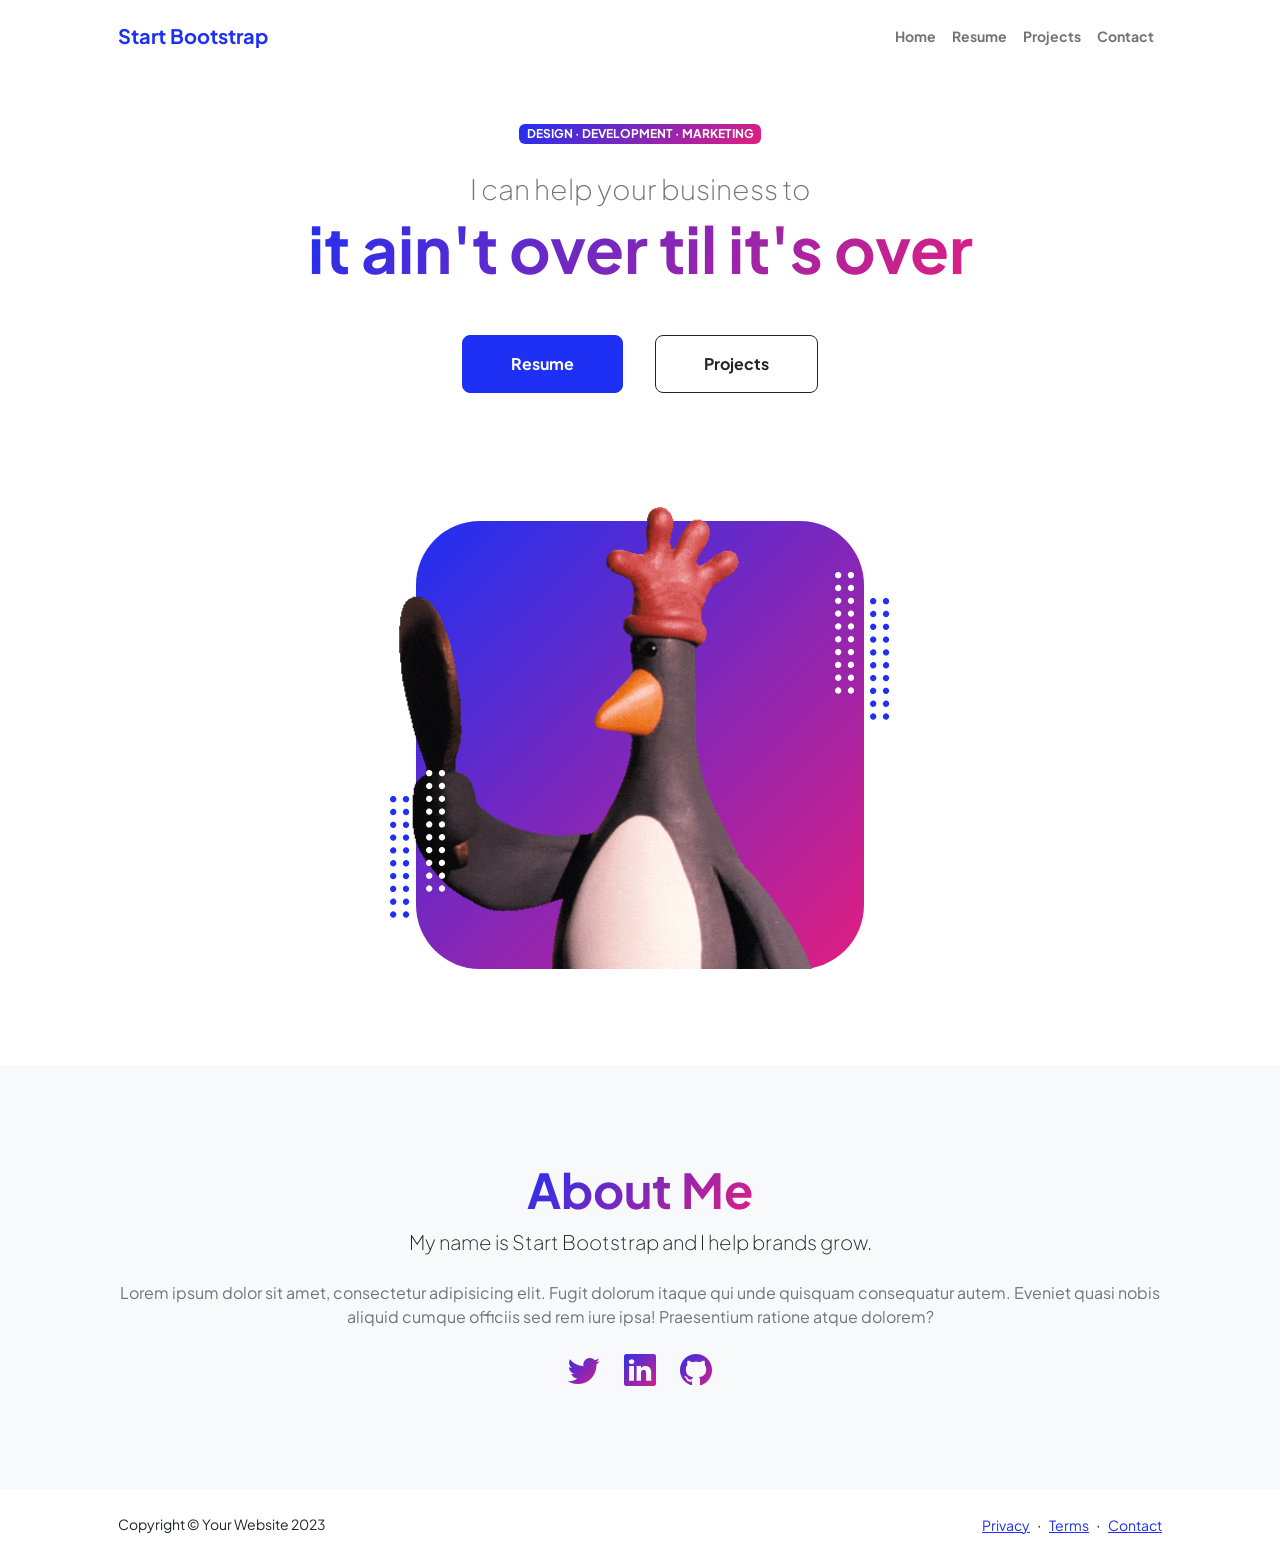
==== commit 459eb3fb: "changes" ====
--- a/index.html
+++ b/index.html
@@ -56,7 +56,7 @@
                                 <div class="profile bg-gradient-primary-to-secondary">
                                     <!-- TIP: For best results, use a photo with a transparent background like the demo example below-->
                                     <!-- Watch a tutorial on how to do this on YouTube (link)-->
-                                    <img class="profile-img" src="assets/profile.png" alt="..." />
+                                    <img class="profile-img" src="assets/giphy.gif" alt="..." />
                                     <div class="dots-1">
                                         <!-- SVG Dots-->
                                         <svg version="1.1" xmlns="http://www.w3.org/2000/svg" xmlns:xlink="http://www.w3.org/1999/xlink" x="0px" y="0px" viewBox="0 0 191.6 1215.4" style="enable-background: new 0 0 191.6 1215.4" xml:space="preserve">
